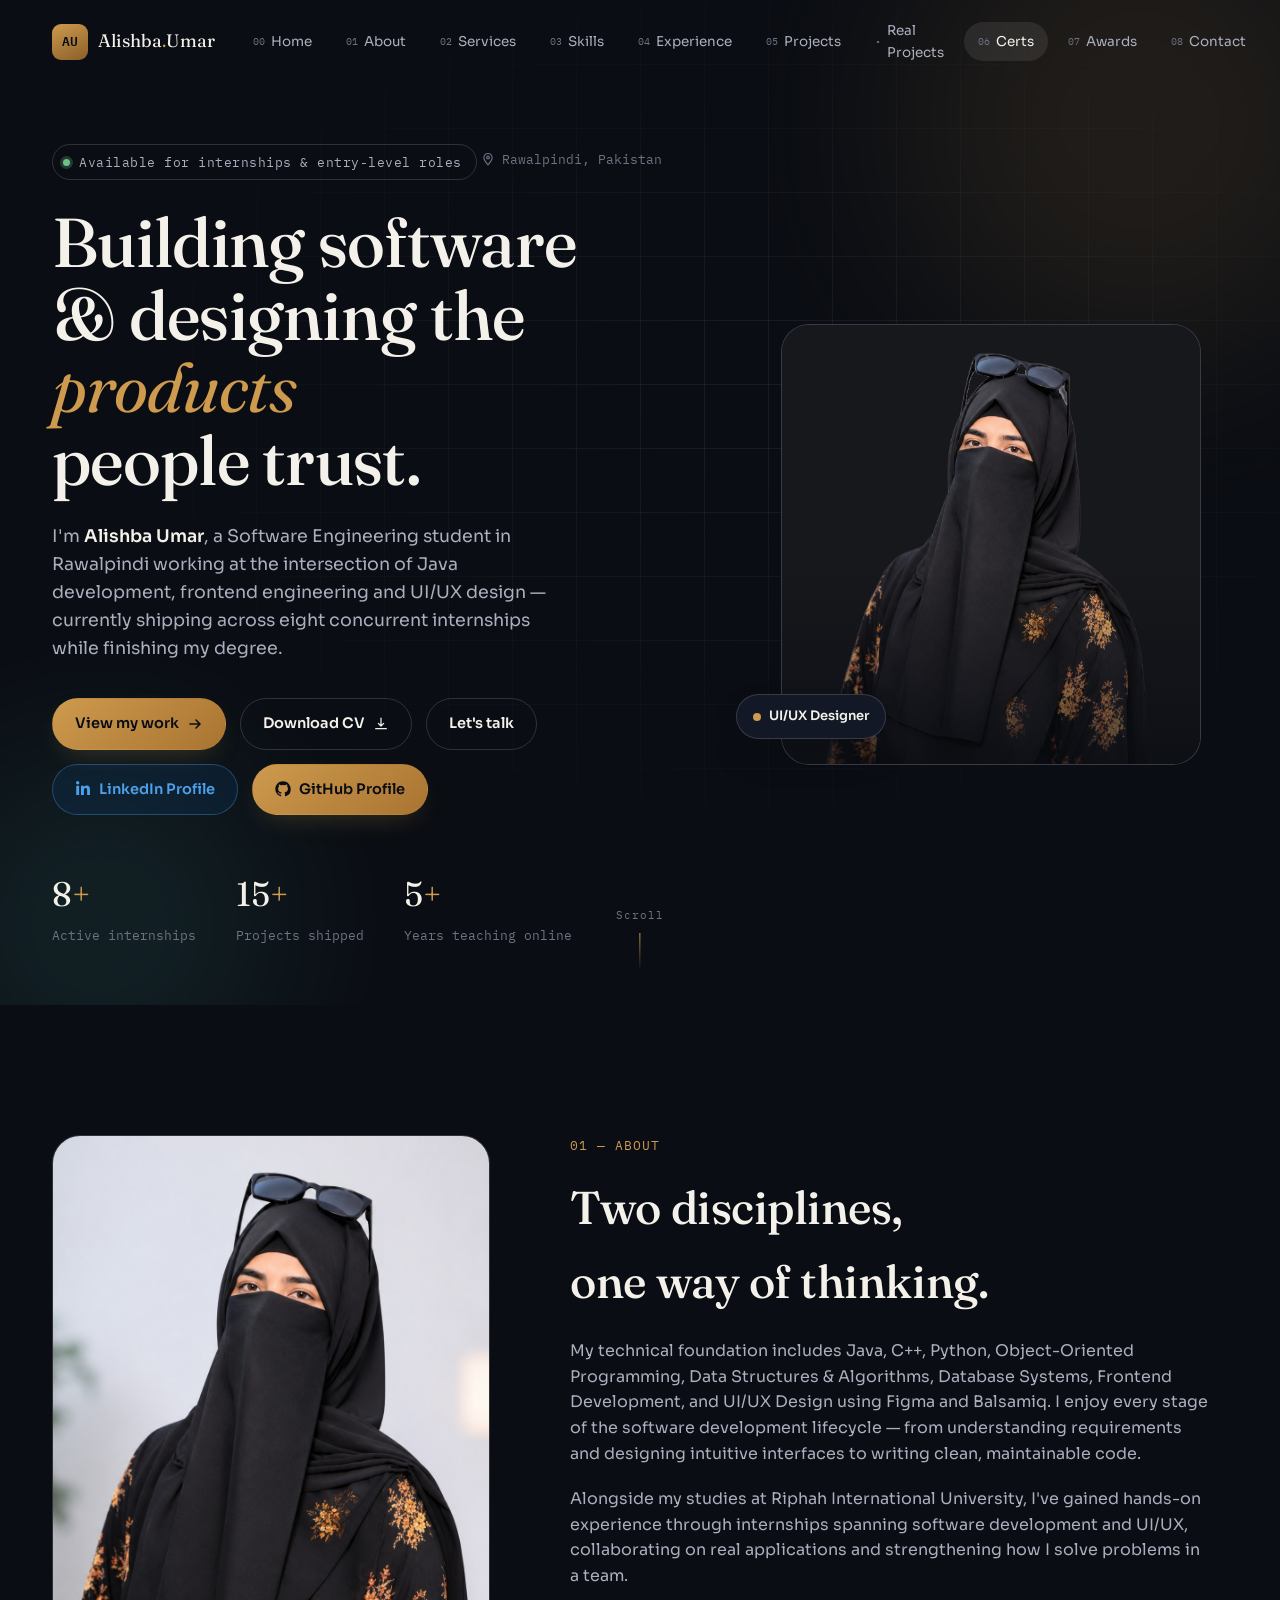
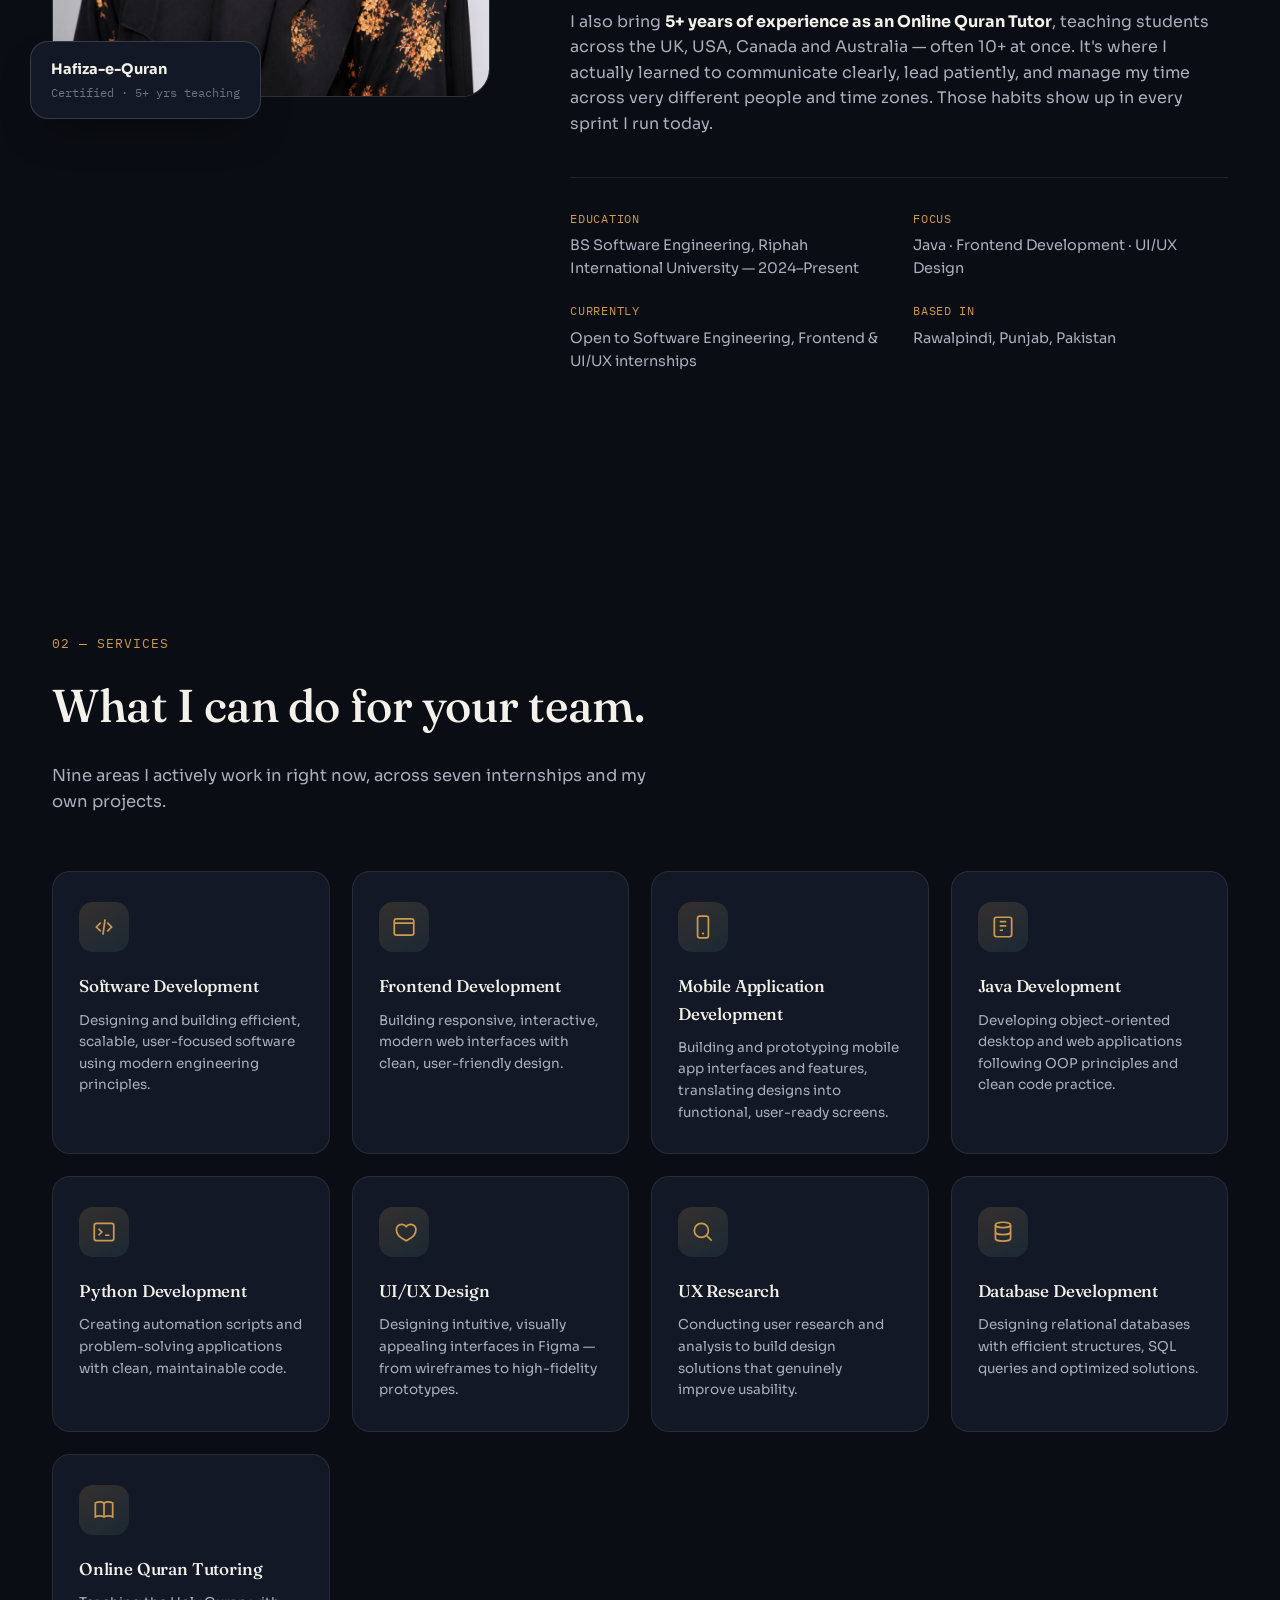
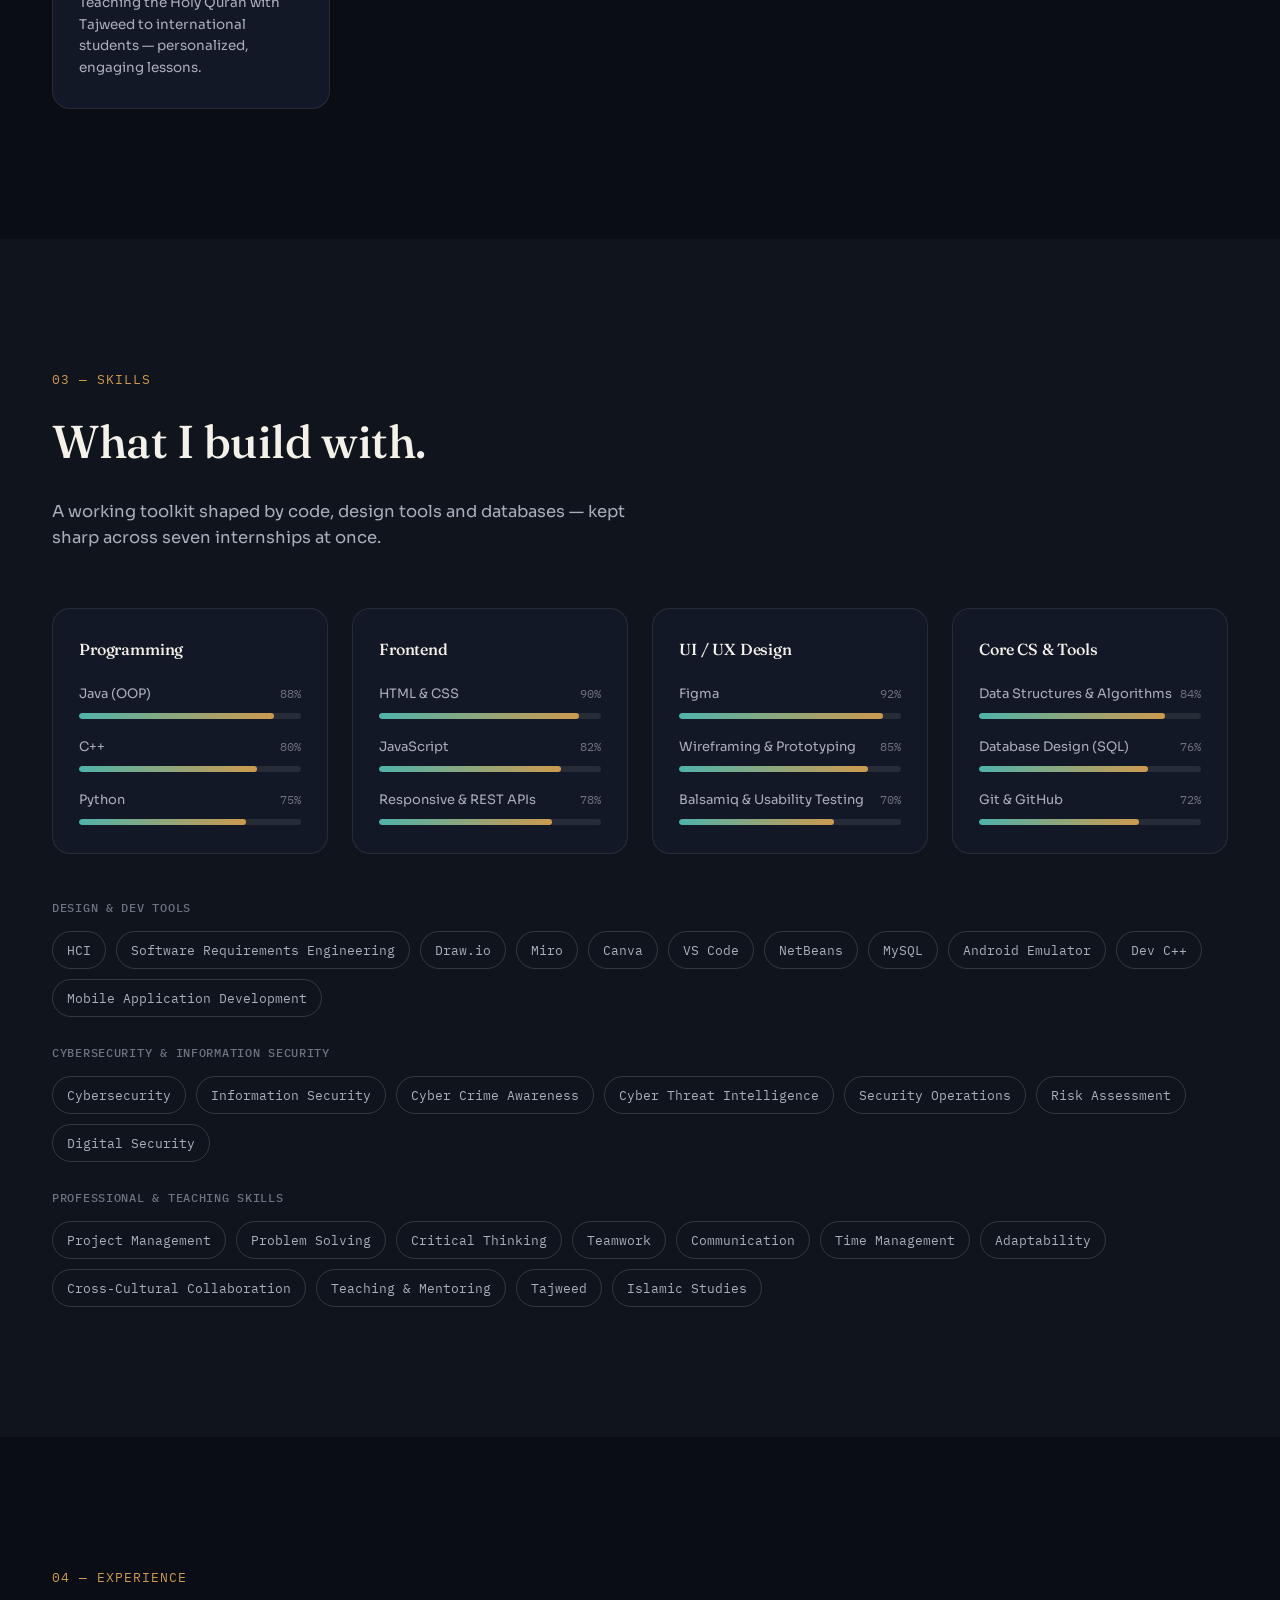
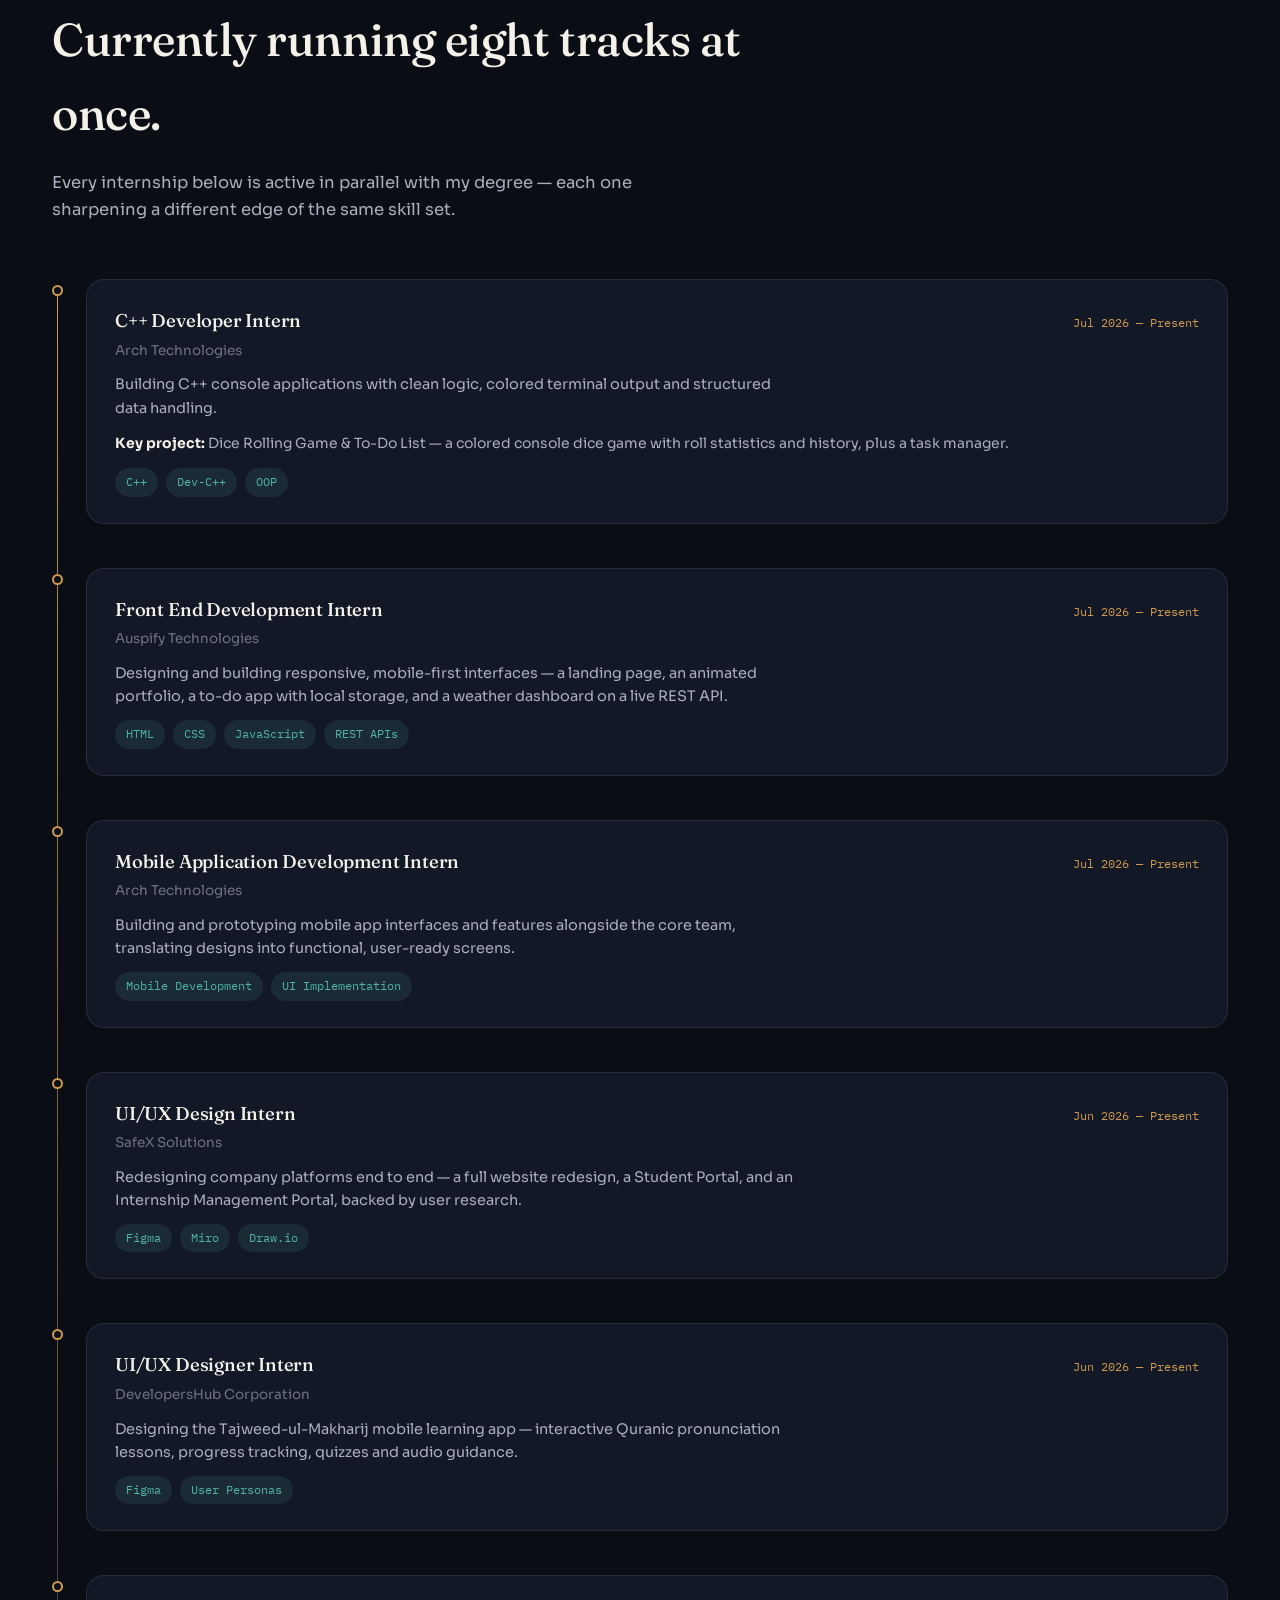
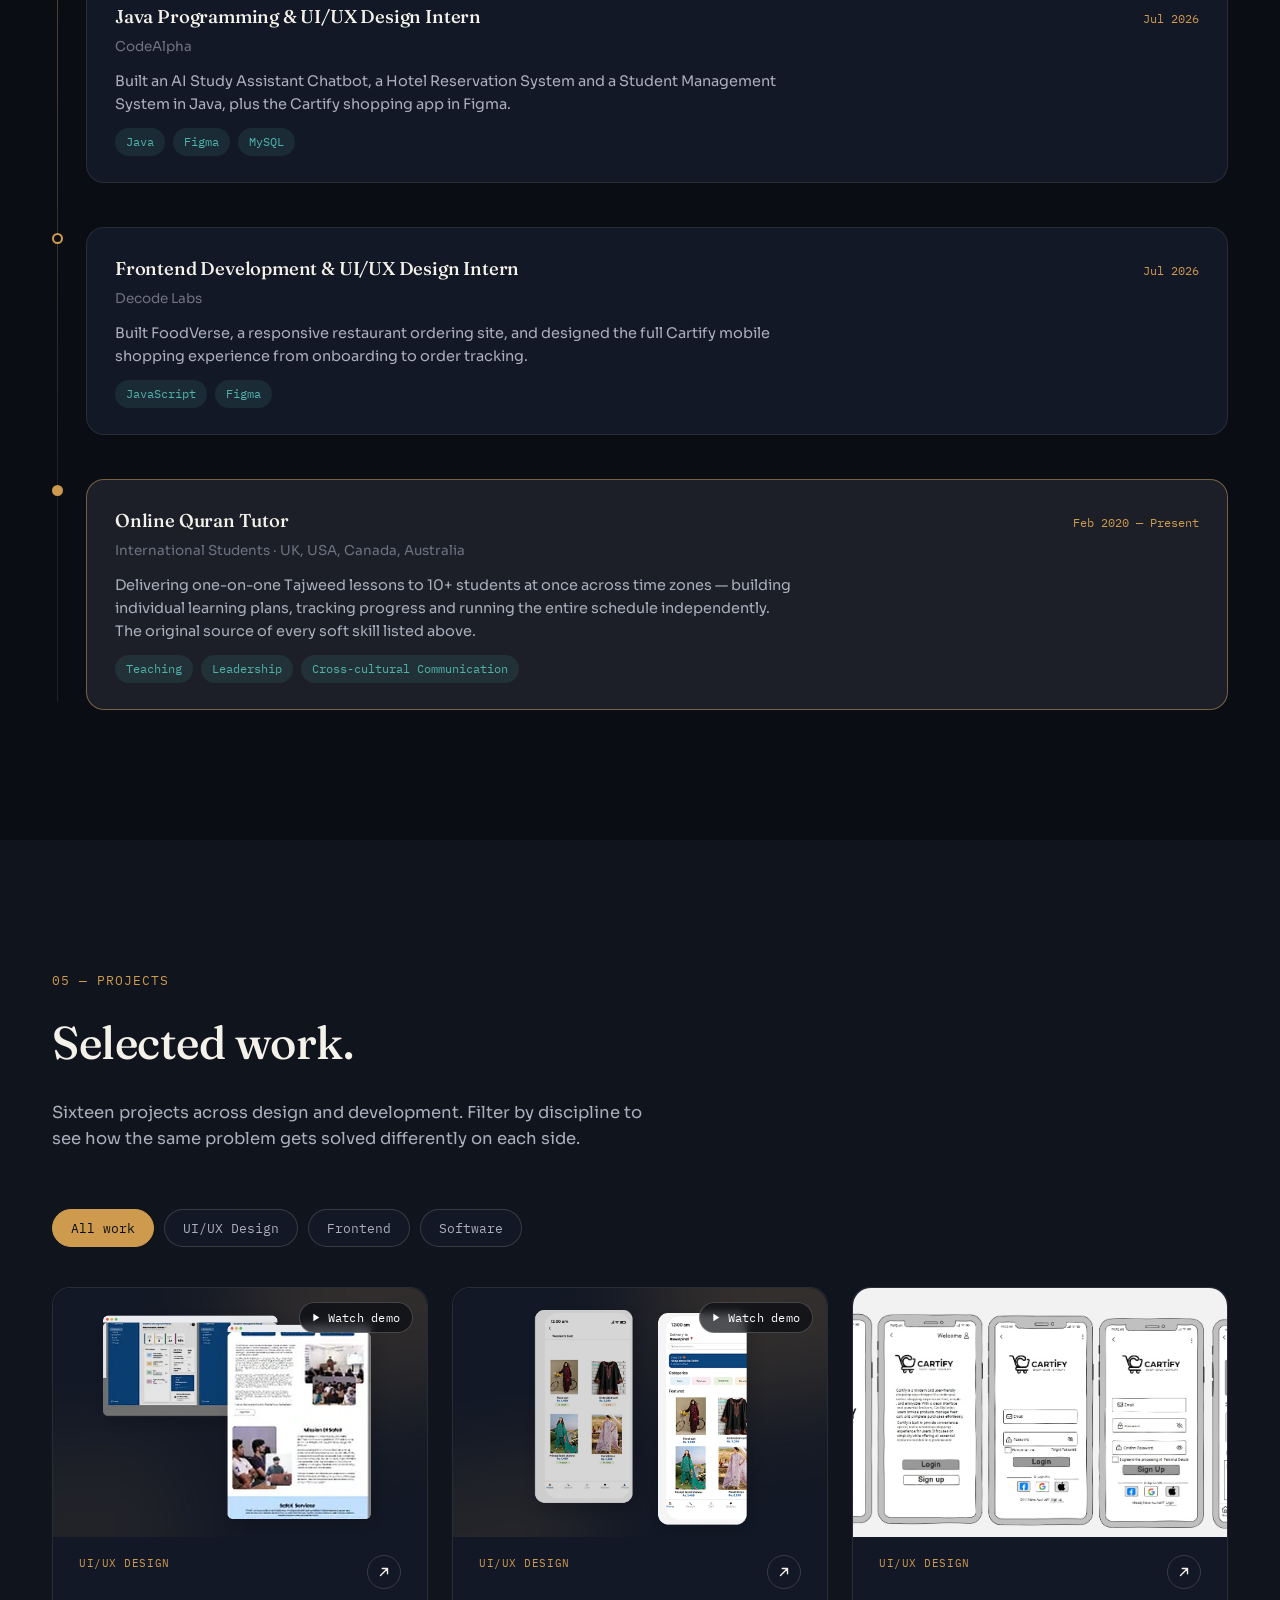
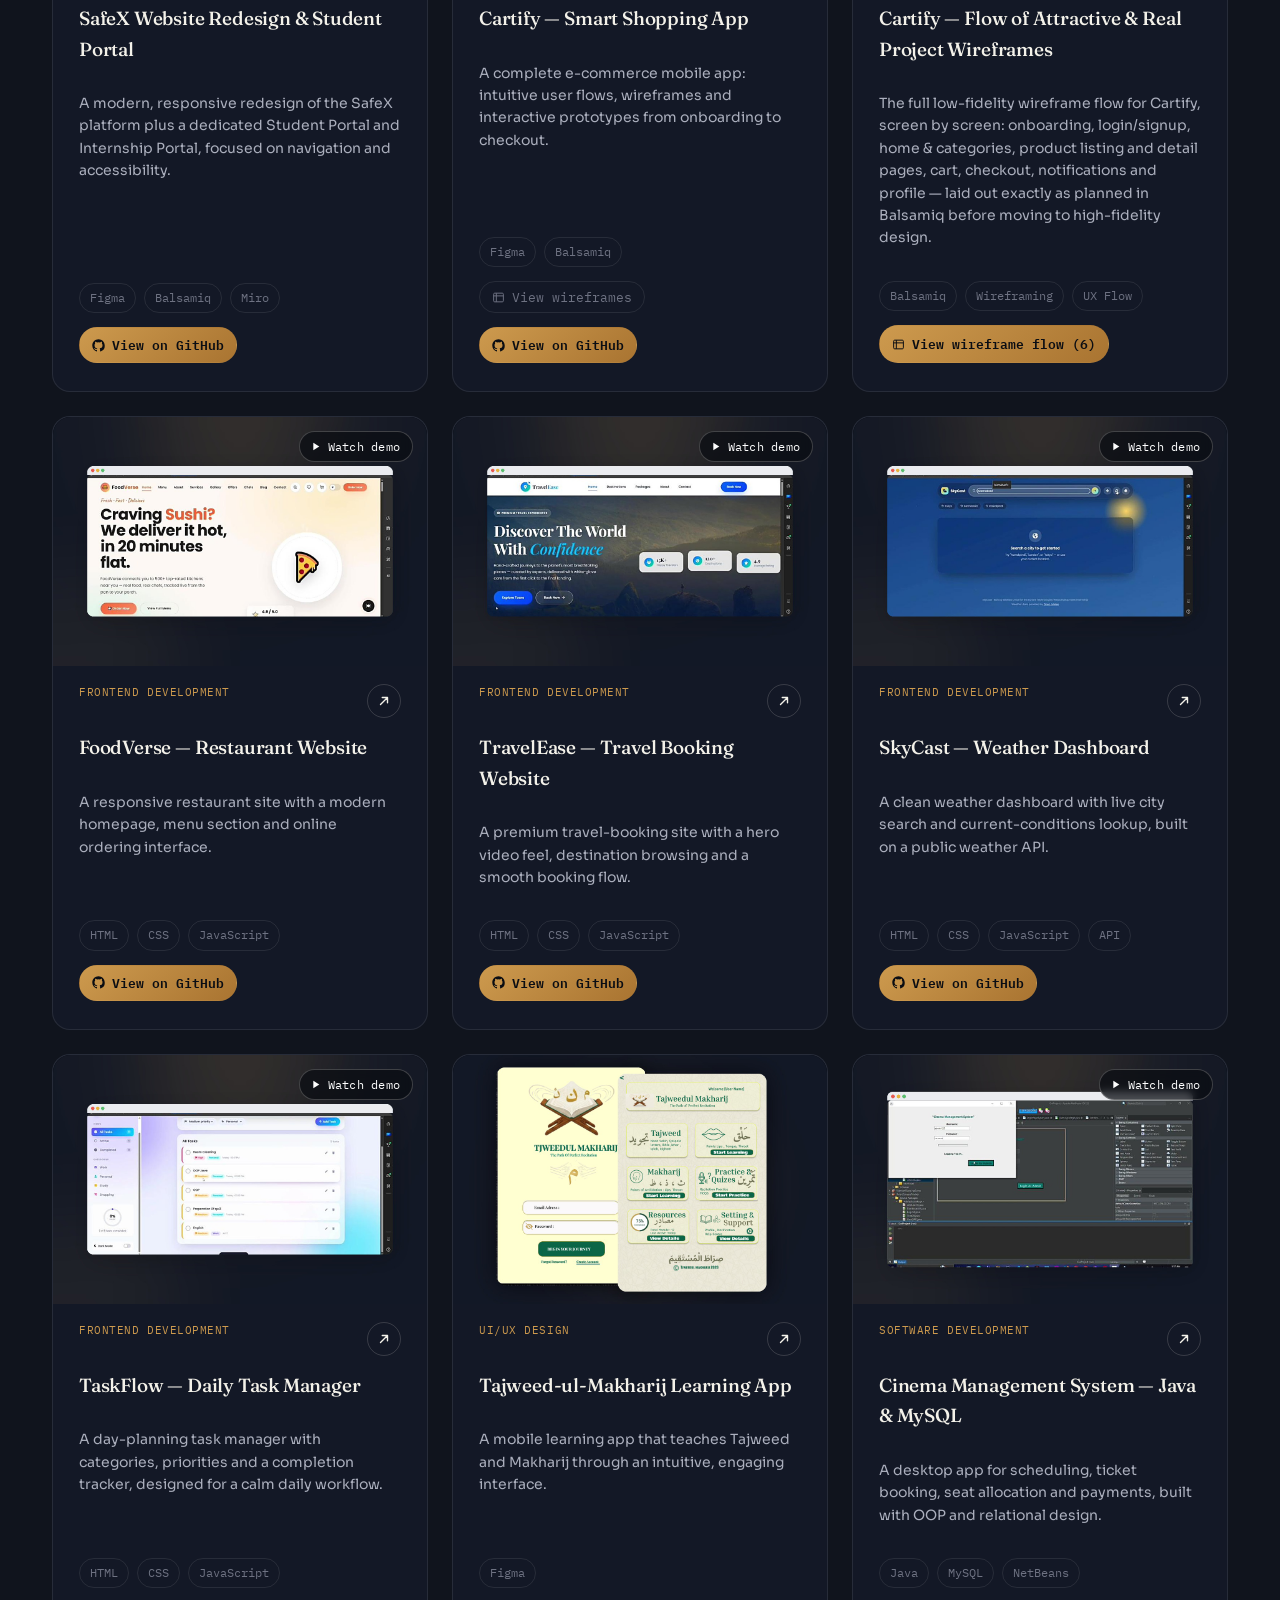
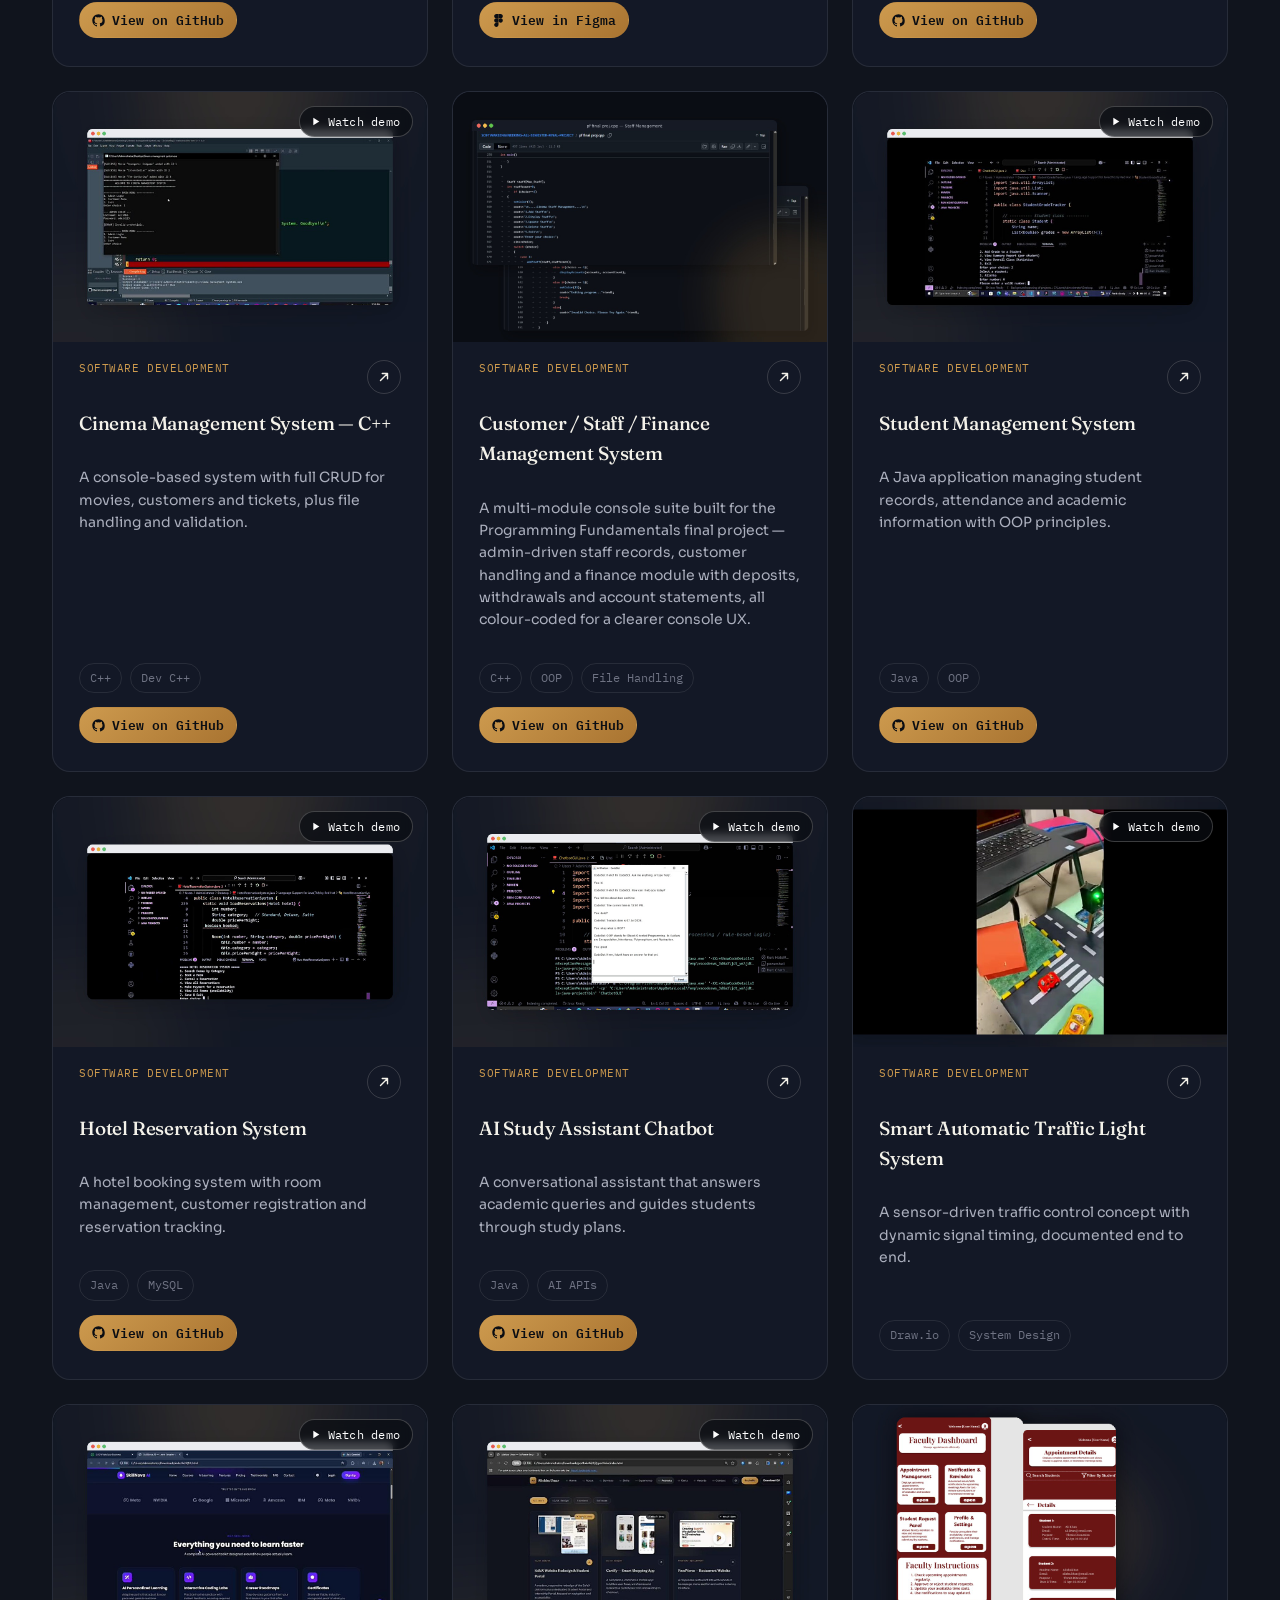
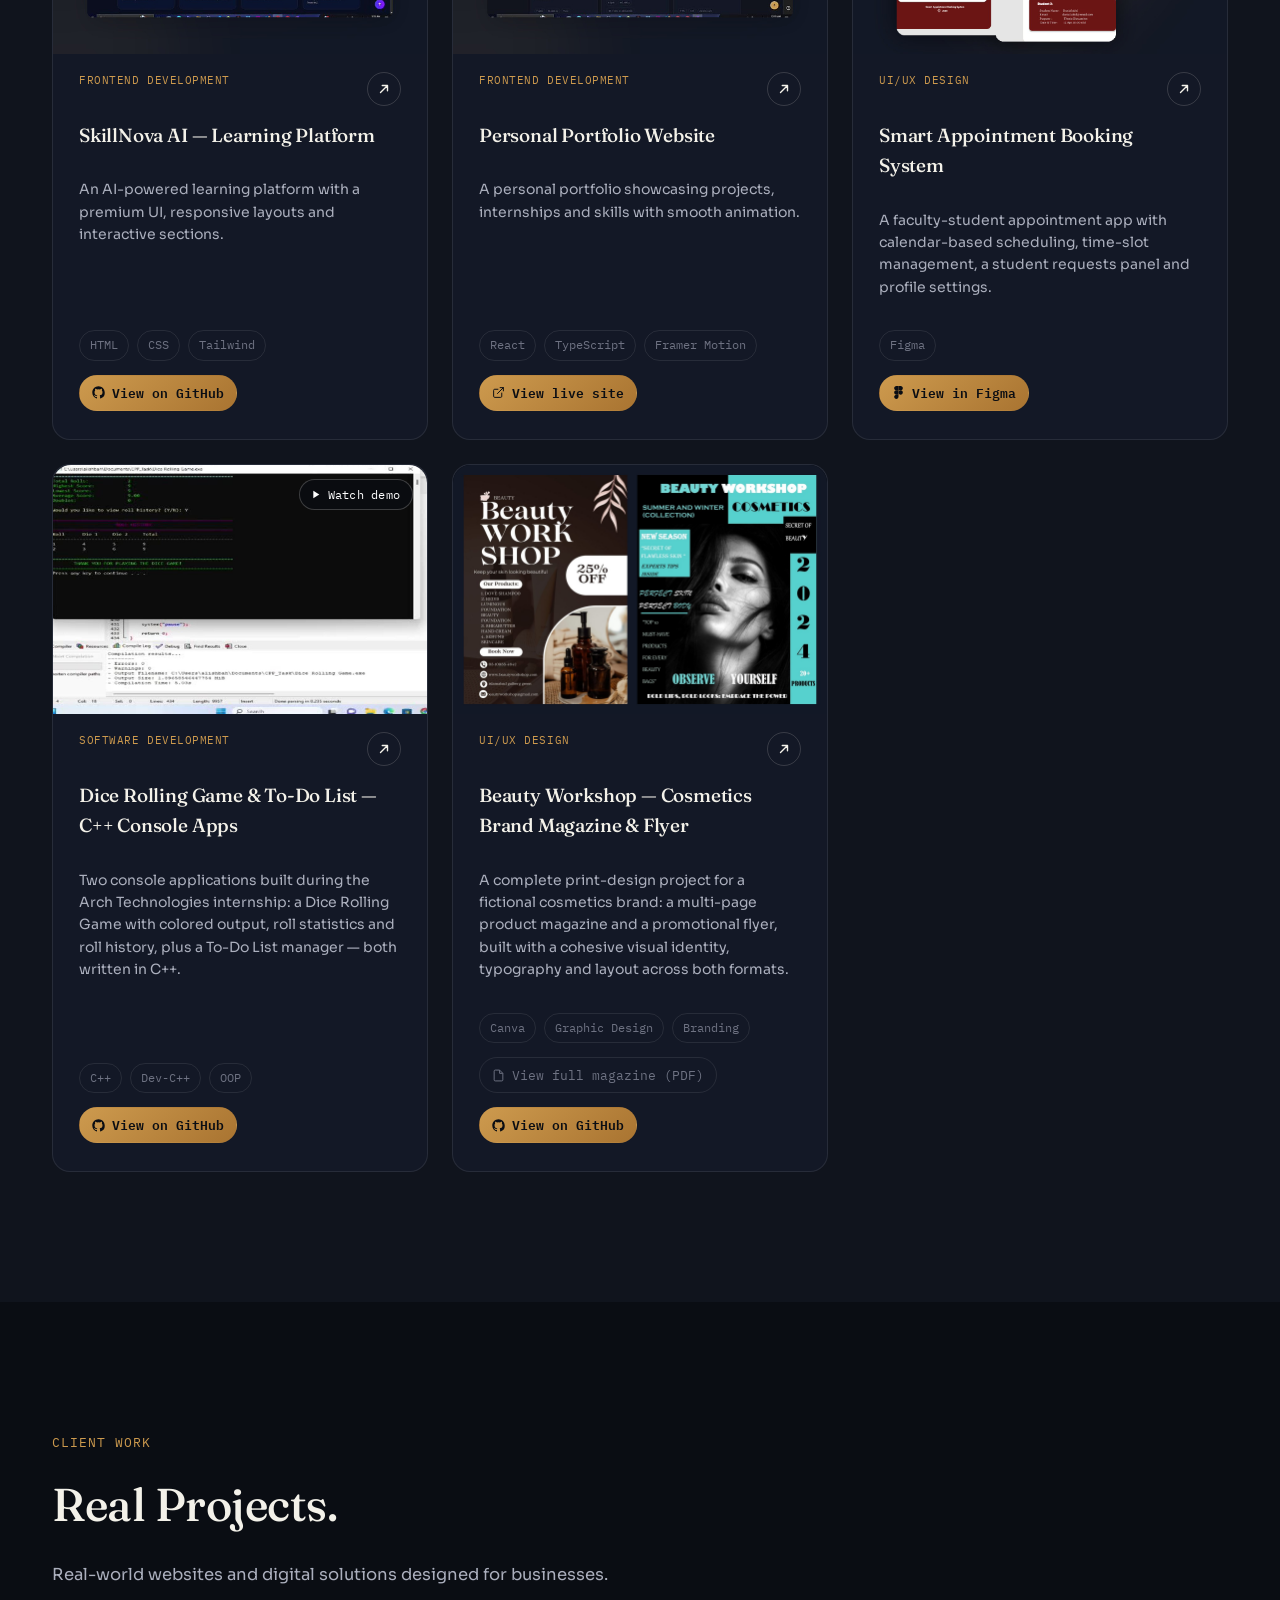
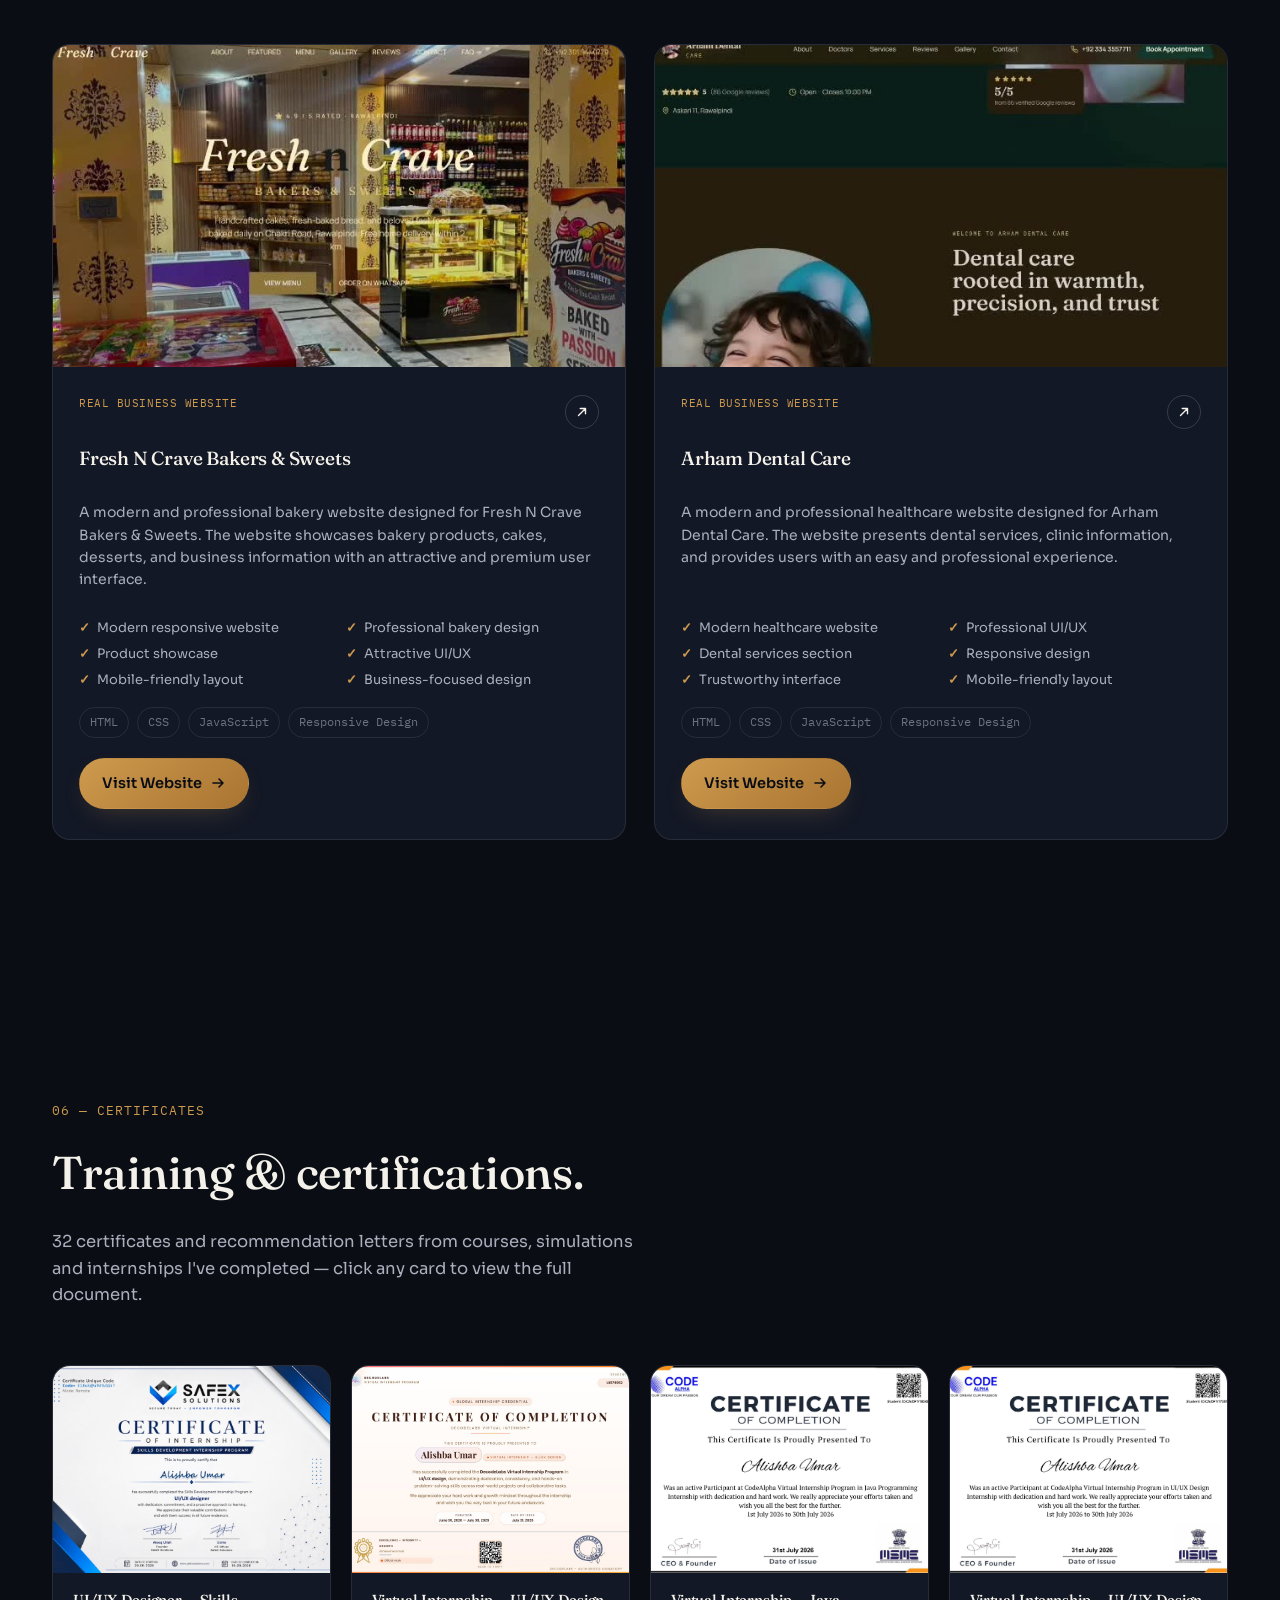
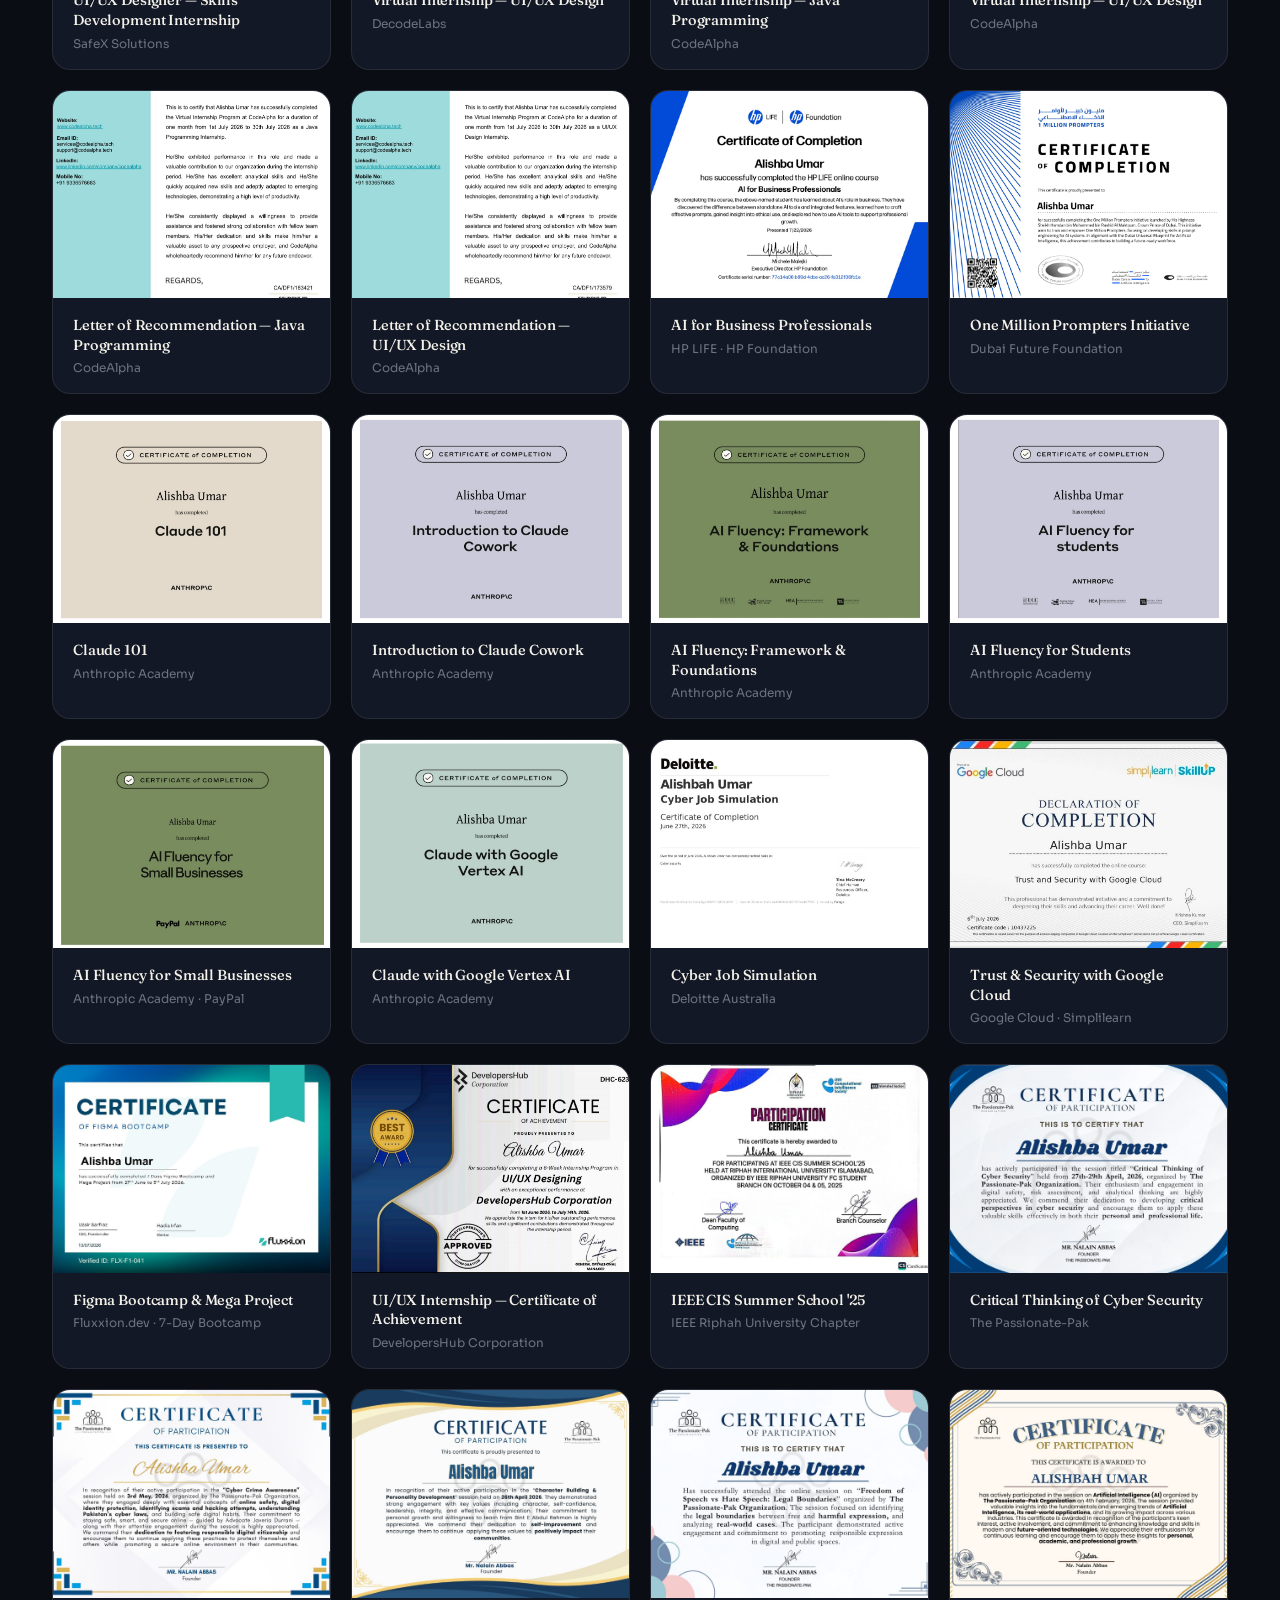
==== portfolio/index.html @ 332284b2 "Initial portfolio upload" ====
<!DOCTYPE html>
<html lang="en">
<head>
<meta name="google-site-verification" content="6eNbdSphCd9aAHr0B0IV5jio3WFcJv6o3ofm150xVRo" />
<meta charset="UTF-8">
<meta name="viewport" content="width=device-width, initial-scale=1.0">
<title>Alishba Umar — Software Engineer &amp; UI/UX Designer</title>
<meta name="description" content="Alishba Umar — Software Engineering student specializing in Java, frontend development and UI/UX design. Portfolio of projects, internships and case studies.">
<meta name="keywords" content="Alishba Umar, Software Engineer, UI/UX Designer, Frontend Developer, Java Developer, Portfolio">
<meta name="author" content="Alishba Umar">
<meta property="og:title" content="Alishba Umar — Software Engineer & UI/UX Designer">
<meta property="og:description" content="Portfolio of Alishba Umar — Java, Frontend Development, UI/UX Design.">
<meta property="og:type" content="website">
<link rel="preconnect" href="https://fonts.googleapis.com">
<link rel="preconnect" href="https://fonts.gstatic.com" crossorigin>
<link href="https://fonts.googleapis.com/css2?family=Fraunces:ital,opsz,wght@0,9..144,300;0,9..144,400;0,9..144,500;0,9..144,600;0,9..144,700;1,9..144,400;1,9..144,500&family=Sora:wght@300;400;500;600;700;800&family=IBM+Plex+Mono:wght@400;500;600&display=swap" rel="stylesheet">
<link rel="stylesheet" href="style.css">
<noscript><style>[data-reveal]{opacity:1 !important; transform:none !important;} .loader{display:none !important;}</style></noscript>
</head>
<body>

<!-- Loading Screen -->
<div class="loader" id="loader" aria-hidden="true">
  <div class="loader-mark">
    <span class="loader-letter">A</span><span class="loader-letter">U</span>
  </div>
  <div class="loader-bar"><span></span></div>
</div>

<!-- Custom cursor glow (decorative) -->
<div class="cursor-glow" id="cursorGlow" aria-hidden="true"></div>

<!-- Navigation -->
<header class="nav" id="nav">
  <div class="nav-inner">
    <a href="#home" class="nav-logo" aria-label="Alishba Umar — home">
      <span class="logo-mark">AU</span>
      <span class="logo-text">Alishba<em>.</em>Umar</span>
    </a>

    <nav class="nav-links" id="navLinks">
      <a href="#home" class="nav-link active-link"><span class="nl-num">00</span>Home</a>
      <a href="#about" class="nav-link"><span class="nl-num">01</span>About</a>
      <a href="#services" class="nav-link"><span class="nl-num">02</span>Services</a>
      <a href="#skills" class="nav-link"><span class="nl-num">03</span>Skills</a>
      <a href="#experience" class="nav-link"><span class="nl-num">04</span>Experience</a>
      <a href="#projects" class="nav-link"><span class="nl-num">05</span>Projects</a>
      <a href="#real-projects" class="nav-link"><span class="nl-num">•</span>Real Projects</a>
      <a href="#certificates" class="nav-link"><span class="nl-num">06</span>Certs</a>
      <a href="#recognition" class="nav-link"><span class="nl-num">07</span>Awards</a>
      <a href="#contact" class="nav-link"><span class="nl-num">08</span>Contact</a>
      <div class="nav-mobile-actions">
        <a href="mailto:hafizaalishba.umar@gmail.com" class="btn btn-small btn-primary">Say hello</a>
        <a href="assets/Alishba_Umar_Resume.pdf" download class="btn btn-small btn-ghost">Download CV</a>
      </div>
    </nav>

    <div class="nav-actions">
      <button class="theme-toggle" id="themeToggle" aria-label="Toggle dark and light mode" aria-pressed="false">
        <svg class="icon-sun" width="18" height="18" viewBox="0 0 24 24" fill="none" stroke="currentColor" stroke-width="1.8"><circle cx="12" cy="12" r="4.2"/><path d="M12 2.5v2.4M12 19.1v2.4M4.2 4.2l1.7 1.7M18.1 18.1l1.7 1.7M2.5 12h2.4M19.1 12h2.4M4.2 19.8l1.7-1.7M18.1 5.9l1.7-1.7"/></svg>
        <svg class="icon-moon" width="18" height="18" viewBox="0 0 24 24" fill="none" stroke="currentColor" stroke-width="1.8"><path d="M20 14.5A8.5 8.5 0 1 1 9.5 4a6.8 6.8 0 0 0 10.5 10.5Z"/></svg>
      </button>
      <a href="mailto:hafizaalishba.umar@gmail.com" class="btn btn-small btn-primary nav-cta">Say hello</a>
      <a href="assets/Alishba_Umar_Resume.pdf" download class="btn btn-small btn-ghost nav-cv">Download CV</a>
      <button class="hamburger" id="hamburger" aria-label="Open menu" aria-expanded="false">
        <span></span><span></span><span></span>
      </button>
    </div>
  </div>
</header>

<main id="top">

  <!-- HERO -->
  <section class="hero" id="home">
    <div class="hero-bg" aria-hidden="true">
      <div class="hero-grid"></div>
      <div class="hero-orb orb-1"></div>
      <div class="hero-orb orb-2"></div>
    </div>

    <div class="hero-inner">
      <div class="hero-copy" data-reveal>
        <p class="eyebrow"><span class="eyebrow-dot"></span>Available for internships &amp; entry-level roles</p>
        <p class="hero-location">
          <svg width="14" height="14" viewBox="0 0 24 24" fill="none" stroke="currentColor" stroke-width="2"><path d="M12 22s7-7.58 7-12.5A7 7 0 0 0 5 9.5C5 14.42 12 22 12 22Z"/><circle cx="12" cy="9.5" r="2.3"/></svg>
          Rawalpindi, Pakistan
        </p>
        <h1 class="hero-title">
          Building software<br>
          &amp; designing the <span class="hero-title-alt" id="roleSwitch">interfaces</span><br>
          people trust.
        </h1>
        <p class="hero-sub">I'm <strong>Alishba Umar</strong>, a Software Engineering student in Rawalpindi working at the intersection of Java development, frontend engineering and UI/UX design — currently shipping across eight concurrent internships while finishing my degree.</p>

        <div class="hero-actions">
          <a href="#projects" class="btn btn-primary">
            View my work
            <svg width="16" height="16" viewBox="0 0 16 16" fill="none"><path d="M3 8h10M9 4l4 4-4 4" stroke="currentColor" stroke-width="1.6" stroke-linecap="round" stroke-linejoin="round"/></svg>
          </a>
          <a href="assets/Alishba_Umar_Resume.pdf" download class="btn btn-ghost">
            Download CV
            <svg width="16" height="16" viewBox="0 0 24 24" fill="none" stroke="currentColor" stroke-width="1.8" stroke-linecap="round" stroke-linejoin="round"><path d="M12 3v12m0 0 4-4m-4 4-4-4M4 19h16"/></svg>
          </a>
          <a href="#contact" class="btn btn-ghost">Let's talk</a>
          <a href="https://www.linkedin.com/in/alishba-umar-8914bb373" target="_blank" rel="noopener" class="btn btn-linkedin">
            <svg width="16" height="16" viewBox="0 0 448 512" fill="currentColor"><path d="M100.28 448H7.4V148.9h92.88zm-46.44-338C24.09 110 0 85.91 0 56.24a53.79 53.79 0 1 1 107.58 0c0 29.67-24.13 53.76-53.74 53.76zM447.9 448h-92.68V302.4c0-34.7-.7-79.34-48.29-79.34-48.29 0-55.7 37.21-55.7 75.68V448h-92.78V148.9h89.08v40.8h1.3c12.4-23.5 42.7-48.3 87.9-48.3 94 0 111.28 61.9 111.28 142.3z"/></svg>
            LinkedIn Profile
          </a>
          <a href="https://github.com/alishbahumar" target="_blank" rel="noopener" class="btn btn-github">
            <svg width="16" height="16" viewBox="0 0 24 24" fill="currentColor"><path d="M12 .5C5.65.5.5 5.65.5 12c0 5.08 3.29 9.39 7.86 10.91.58.1.79-.25.79-.56 0-.28-.01-1.02-.02-2-3.2.7-3.88-1.54-3.88-1.54-.52-1.33-1.28-1.69-1.28-1.69-1.05-.72.08-.7.08-.7 1.16.08 1.77 1.19 1.77 1.19 1.03 1.77 2.7 1.26 3.36.96.1-.75.4-1.26.73-1.55-2.55-.29-5.24-1.28-5.24-5.7 0-1.26.45-2.29 1.19-3.09-.12-.29-.52-1.46.11-3.05 0 0 .97-.31 3.18 1.18a11.06 11.06 0 0 1 5.79 0c2.2-1.49 3.18-1.18 3.18-1.18.63 1.59.23 2.76.11 3.05.74.8 1.19 1.83 1.19 3.09 0 4.43-2.7 5.41-5.26 5.69.41.36.78 1.06.78 2.15 0 1.55-.01 2.8-.01 3.18 0 .31.21.67.8.56A10.52 10.52 0 0 0 23.5 12c0-6.35-5.15-11.5-11.5-11.5Z"/></svg>
            GitHub Profile
          </a>
        </div>

        <div class="hero-stats">
          <div class="hero-stat">
            <span class="hero-stat-num" data-count="8">8</span>
            <span class="hero-stat-label">Active internships</span>
          </div>
          <div class="hero-stat">
            <span class="hero-stat-num" data-count="15">15</span>
            <span class="hero-stat-label">Projects shipped</span>
          </div>
          <div class="hero-stat">
            <span class="hero-stat-num" data-count="5">5</span>
            <span class="hero-stat-label">Years teaching online</span>
          </div>
        </div>
      </div>

      <div class="hero-visual" data-reveal>
        <div class="hero-frame">
          <img src="assets/hero-alishba.png" alt="Portrait of Alishba Umar" class="hero-photo" width="640" height="640">
          <div class="hero-frame-glow"></div>
        </div>
        <div class="floating-card card-role">
          <span class="fc-dot"></span>
          <span id="roleChip">Frontend Developer</span>
        </div>
      </div>
    </div>

    <a href="#about" class="scroll-cue" aria-label="Scroll to content">
      <span>Scroll</span>
      <span class="scroll-line"></span>
    </a>
  </section>

  <!-- ABOUT -->
  <section class="section" id="about">
    <div class="section-inner about-grid">
      <div class="about-media" data-reveal>
        <div class="about-photo-frame">
          <img src="assets/about-alishba.png" alt="Alishba Umar" class="about-photo" width="560" height="560">
        </div>
        <div class="about-badge">
          <strong>Hafiza-e-Quran</strong>
          <span>Certified · 5+ yrs teaching</span>
        </div>
      </div>

      <div class="about-copy">
        <p class="section-eyebrow" data-reveal>01 — About</p>
        <h2 class="section-title" data-reveal>Two disciplines, <br>one way of thinking.</h2>

        <div class="about-text" data-reveal>
          <p>My technical foundation includes Java, C++, Python, Object-Oriented Programming, Data Structures &amp; Algorithms, Database Systems, Frontend Development, and UI/UX Design using Figma and Balsamiq. I enjoy every stage of the software development lifecycle — from understanding requirements and designing intuitive interfaces to writing clean, maintainable code.</p>
          <p>Alongside my studies at Riphah International University, I've gained hands-on experience through internships spanning software development and UI/UX, collaborating on real applications and strengthening how I solve problems in a team.</p>
          <p>I also bring <strong>5+ years of experience as an Online Quran Tutor</strong>, teaching students across the UK, USA, Canada and Australia — often 10+ at once. It's where I actually learned to communicate clearly, lead patiently, and manage my time across very different people and time zones. Those habits show up in every sprint I run today.</p>
        </div>

        <ul class="about-facts" data-reveal>
          <li>
            <span class="fact-label">Education</span>
            <span class="fact-value">BS Software Engineering, Riphah International University — 2024–Present</span>
          </li>
          <li>
            <span class="fact-label">Focus</span>
            <span class="fact-value">Java · Frontend Development · UI/UX Design</span>
          </li>
          <li>
            <span class="fact-label">Currently</span>
            <span class="fact-value">Open to Software Engineering, Frontend &amp; UI/UX internships</span>
          </li>
          <li>
            <span class="fact-label">Based in</span>
            <span class="fact-value">Rawalpindi, Punjab, Pakistan</span>
          </li>
        </ul>
      </div>
    </div>
  </section>

  <!-- SERVICES -->
  <section class="section" id="services">
    <div class="section-inner">
      <p class="section-eyebrow" data-reveal>02 — Services</p>
      <h2 class="section-title" data-reveal>What I can do for your team.</h2>
      <p class="section-lede" data-reveal>Nine areas I actively work in right now, across seven internships and my own projects.</p>

      <div class="services-grid">
        <div class="service-card" data-reveal>
          <div class="service-icon">
            <svg width="26" height="26" viewBox="0 0 24 24" fill="none" stroke="currentColor" stroke-width="1.6"><path d="m9 8-4 4 4 4M15 8l4 4-4 4M13 5l-2 14"/></svg>
          </div>
          <h3>Software Development</h3>
          <p>Designing and building efficient, scalable, user-focused software using modern engineering principles.</p>
        </div>
        <div class="service-card" data-reveal>
          <div class="service-icon">
            <svg width="26" height="26" viewBox="0 0 24 24" fill="none" stroke="currentColor" stroke-width="1.6"><rect x="3" y="4.5" width="18" height="15" rx="2"/><path d="M3 8.5h18M6.5 6.5h.01M9 6.5h.01"/></svg>
          </div>
          <h3>Frontend Development</h3>
          <p>Building responsive, interactive, modern web interfaces with clean, user-friendly design.</p>
        </div>
        <div class="service-card" data-reveal>
          <div class="service-icon">
            <svg width="26" height="26" viewBox="0 0 24 24" fill="none" stroke="currentColor" stroke-width="1.6"><rect x="7" y="2" width="10" height="20" rx="2"/><path d="M11 18h2"/></svg>
          </div>
          <h3>Mobile Application Development</h3>
          <p>Building and prototyping mobile app interfaces and features, translating designs into functional, user-ready screens.</p>
        </div>
        <div class="service-card" data-reveal>
          <div class="service-icon">
            <svg width="26" height="26" viewBox="0 0 24 24" fill="none" stroke="currentColor" stroke-width="1.6"><rect x="4" y="3" width="16" height="18" rx="2"/><path d="M9 7h6M9 11h6M9 15h3"/></svg>
          </div>
          <h3>Java Development</h3>
          <p>Developing object-oriented desktop and web applications following OOP principles and clean code practice.</p>
        </div>
        <div class="service-card" data-reveal>
          <div class="service-icon">
            <svg width="26" height="26" viewBox="0 0 24 24" fill="none" stroke="currentColor" stroke-width="1.6"><rect x="3" y="4" width="18" height="16" rx="2"/><path d="m7 9 3 3-3 3M13 15h4"/></svg>
          </div>
          <h3>Python Development</h3>
          <p>Creating automation scripts and problem-solving applications with clean, maintainable code.</p>
        </div>
        <div class="service-card" data-reveal>
          <div class="service-icon">
            <svg width="26" height="26" viewBox="0 0 24 24" fill="none" stroke="currentColor" stroke-width="1.6"><path d="M12 19c-3-1.5-7-4.5-7-9a5 5 0 0 1 9-3 5 5 0 0 1 9 3c0 4.5-4 7.5-7 9l-2 1-2-1Z"/></svg>
          </div>
          <h3>UI/UX Design</h3>
          <p>Designing intuitive, visually appealing interfaces in Figma — from wireframes to high-fidelity prototypes.</p>
        </div>
        <div class="service-card" data-reveal>
          <div class="service-icon">
            <svg width="26" height="26" viewBox="0 0 24 24" fill="none" stroke="currentColor" stroke-width="1.6"><circle cx="10.5" cy="10.5" r="6.5"/><path d="m20 20-4.4-4.4"/></svg>
          </div>
          <h3>UX Research</h3>
          <p>Conducting user research and analysis to build design solutions that genuinely improve usability.</p>
        </div>
        <div class="service-card" data-reveal>
          <div class="service-icon">
            <svg width="26" height="26" viewBox="0 0 24 24" fill="none" stroke="currentColor" stroke-width="1.6"><ellipse cx="12" cy="5.5" rx="7" ry="2.5"/><path d="M5 5.5V18c0 1.4 3.1 2.5 7 2.5s7-1.1 7-2.5V5.5M5 12c0 1.4 3.1 2.5 7 2.5s7-1.1 7-2.5"/></svg>
          </div>
          <h3>Database Development</h3>
          <p>Designing relational databases with efficient structures, SQL queries and optimized solutions.</p>
        </div>
        <div class="service-card" data-reveal>
          <div class="service-icon">
            <svg width="26" height="26" viewBox="0 0 24 24" fill="none" stroke="currentColor" stroke-width="1.6"><path d="M4 5.5c2-1 5-1.5 8 0 3-1.5 6-1 8 0v13c-2-1-5-1.5-8 0-3-1.5-6-1-8 0v-13Z"/><path d="M12 5.5v13"/></svg>
          </div>
          <h3>Online Quran Tutoring</h3>
          <p>Teaching the Holy Quran with Tajweed to international students — personalized, engaging lessons.</p>
        </div>
      </div>
    </div>
  </section>

  <!-- SKILLS -->
  <section class="section section-alt" id="skills">
    <div class="section-inner">
      <p class="section-eyebrow" data-reveal>03 — Skills</p>
      <h2 class="section-title" data-reveal>What I build with.</h2>
      <p class="section-lede" data-reveal>A working toolkit shaped by code, design tools and databases — kept sharp across seven internships at once.</p>

      <div class="skills-grid">
        <div class="skill-card" data-reveal>
          <h3 class="skill-cat-title">Programming</h3>
          <div class="skill-bar" data-percent="88" style="--pct:88%">
            <div class="skill-bar-top"><span>Java (OOP)</span><span class="skill-pct">88%</span></div>
            <div class="skill-track"><div class="skill-fill"></div></div>
          </div>
          <div class="skill-bar" data-percent="80" style="--pct:80%">
            <div class="skill-bar-top"><span>C++</span><span class="skill-pct">80%</span></div>
            <div class="skill-track"><div class="skill-fill"></div></div>
          </div>
          <div class="skill-bar" data-percent="75" style="--pct:75%">
            <div class="skill-bar-top"><span>Python</span><span class="skill-pct">75%</span></div>
            <div class="skill-track"><div class="skill-fill"></div></div>
          </div>
        </div>

        <div class="skill-card" data-reveal>
          <h3 class="skill-cat-title">Frontend</h3>
          <div class="skill-bar" data-percent="90" style="--pct:90%">
            <div class="skill-bar-top"><span>HTML &amp; CSS</span><span class="skill-pct">90%</span></div>
            <div class="skill-track"><div class="skill-fill"></div></div>
          </div>
          <div class="skill-bar" data-percent="82" style="--pct:82%">
            <div class="skill-bar-top"><span>JavaScript</span><span class="skill-pct">82%</span></div>
            <div class="skill-track"><div class="skill-fill"></div></div>
          </div>
          <div class="skill-bar" data-percent="78" style="--pct:78%">
            <div class="skill-bar-top"><span>Responsive &amp; REST APIs</span><span class="skill-pct">78%</span></div>
            <div class="skill-track"><div class="skill-fill"></div></div>
          </div>
        </div>

        <div class="skill-card" data-reveal>
          <h3 class="skill-cat-title">UI / UX Design</h3>
          <div class="skill-bar" data-percent="92" style="--pct:92%">
            <div class="skill-bar-top"><span>Figma</span><span class="skill-pct">92%</span></div>
            <div class="skill-track"><div class="skill-fill"></div></div>
          </div>
          <div class="skill-bar" data-percent="85" style="--pct:85%">
            <div class="skill-bar-top"><span>Wireframing &amp; Prototyping</span><span class="skill-pct">85%</span></div>
            <div class="skill-track"><div class="skill-fill"></div></div>
          </div>
          <div class="skill-bar" data-percent="70" style="--pct:70%">
            <div class="skill-bar-top"><span>Balsamiq &amp; Usability Testing</span><span class="skill-pct">70%</span></div>
            <div class="skill-track"><div class="skill-fill"></div></div>
          </div>
        </div>

        <div class="skill-card" data-reveal>
          <h3 class="skill-cat-title">Core CS &amp; Tools</h3>
          <div class="skill-bar" data-percent="84" style="--pct:84%">
            <div class="skill-bar-top"><span>Data Structures &amp; Algorithms</span><span class="skill-pct">84%</span></div>
            <div class="skill-track"><div class="skill-fill"></div></div>
          </div>
          <div class="skill-bar" data-percent="76" style="--pct:76%">
            <div class="skill-bar-top"><span>Database Design (SQL)</span><span class="skill-pct">76%</span></div>
            <div class="skill-track"><div class="skill-fill"></div></div>
          </div>
          <div class="skill-bar" data-percent="72" style="--pct:72%">
            <div class="skill-bar-top"><span>Git &amp; GitHub</span><span class="skill-pct">72%</span></div>
            <div class="skill-track"><div class="skill-fill"></div></div>
          </div>
        </div>
      </div>

      <div class="tag-groups">
        <div class="tag-group" data-reveal>
          <h4>Design &amp; Dev Tools</h4>
          <div class="skill-tags">
            <span>HCI</span><span>Software Requirements Engineering</span><span>Draw.io</span><span>Miro</span>
            <span>Canva</span><span>VS Code</span><span>NetBeans</span><span>MySQL</span><span>Android Emulator</span><span>Dev C++</span><span>Mobile Application Development</span>
          </div>
        </div>
        <div class="tag-group" data-reveal>
          <h4>Cybersecurity &amp; Information Security</h4>
          <div class="skill-tags">
            <span>Cybersecurity</span><span>Information Security</span><span>Cyber Crime Awareness</span>
            <span>Cyber Threat Intelligence</span><span>Security Operations</span><span>Risk Assessment</span><span>Digital Security</span>
          </div>
        </div>
        <div class="tag-group" data-reveal>
          <h4>Professional &amp; Teaching Skills</h4>
          <div class="skill-tags">
            <span>Project Management</span><span>Problem Solving</span><span>Critical Thinking</span><span>Teamwork</span>
            <span>Communication</span><span>Time Management</span><span>Adaptability</span><span>Cross-Cultural Collaboration</span>
            <span>Teaching &amp; Mentoring</span><span>Tajweed</span><span>Islamic Studies</span>
          </div>
        </div>
      </div>
    </div>
  </section>

  <!-- EXPERIENCE -->
  <section class="section" id="experience">
    <div class="section-inner">
      <p class="section-eyebrow" data-reveal>04 — Experience</p>
      <h2 class="section-title" data-reveal>Currently running eight tracks at once.</h2>
      <p class="section-lede" data-reveal>Every internship below is active in parallel with my degree — each one sharpening a different edge of the same skill set.</p>

      <div class="timeline" id="timeline">

        <article class="tl-item" data-reveal>
          <div class="tl-node"></div>
          <div class="tl-card">
            <div class="tl-head">
              <h3>C++ Developer Intern</h3>
              <span class="tl-date">Jul 2026 — Present</span>
            </div>
            <p class="tl-org">Arch Technologies</p>
            <p class="tl-desc">Building C++ console applications with clean logic, colored terminal output and structured data handling.</p>
            <p class="tl-project"><strong>Key project:</strong> Dice Rolling Game &amp; To-Do List — a colored console dice game with roll statistics and history, plus a task manager.</p>
            <div class="tl-tags"><span>C++</span><span>Dev-C++</span><span>OOP</span></div>
          </div>
        </article>

        <article class="tl-item" data-reveal>
          <div class="tl-node"></div>
          <div class="tl-card">
            <div class="tl-head">
              <h3>Front End Development Intern</h3>
              <span class="tl-date">Jul 2026 — Present</span>
            </div>
            <p class="tl-org">Auspify Technologies</p>
            <p class="tl-desc">Designing and building responsive, mobile-first interfaces — a landing page, an animated portfolio, a to-do app with local storage, and a weather dashboard on a live REST API.</p>
            <div class="tl-tags"><span>HTML</span><span>CSS</span><span>JavaScript</span><span>REST APIs</span></div>
          </div>
        </article>

        <article class="tl-item" data-reveal>
          <div class="tl-node"></div>
          <div class="tl-card">
            <div class="tl-head">
              <h3>Mobile Application Development Intern</h3>
              <span class="tl-date">Jul 2026 — Present</span>
            </div>
            <p class="tl-org">Arch Technologies</p>
            <p class="tl-desc">Building and prototyping mobile app interfaces and features alongside the core team, translating designs into functional, user-ready screens.</p>
            <div class="tl-tags"><span>Mobile Development</span><span>UI Implementation</span></div>
          </div>
        </article>

        <article class="tl-item" data-reveal>
          <div class="tl-node"></div>
          <div class="tl-card">
            <div class="tl-head">
              <h3>UI/UX Design Intern</h3>
              <span class="tl-date">Jun 2026 — Present</span>
            </div>
            <p class="tl-org">SafeX Solutions</p>
            <p class="tl-desc">Redesigning company platforms end to end — a full website redesign, a Student Portal, and an Internship Management Portal, backed by user research.</p>
            <div class="tl-tags"><span>Figma</span><span>Miro</span><span>Draw.io</span></div>
          </div>
        </article>

        <article class="tl-item" data-reveal>
          <div class="tl-node"></div>
          <div class="tl-card">
            <div class="tl-head">
              <h3>UI/UX Designer Intern</h3>
              <span class="tl-date">Jun 2026 — Present</span>
            </div>
            <p class="tl-org">DevelopersHub Corporation</p>
            <p class="tl-desc">Designing the Tajweed-ul-Makharij mobile learning app — interactive Quranic pronunciation lessons, progress tracking, quizzes and audio guidance.</p>
            <div class="tl-tags"><span>Figma</span><span>User Personas</span></div>
          </div>
        </article>

        <article class="tl-item" data-reveal>
          <div class="tl-node"></div>
          <div class="tl-card">
            <div class="tl-head">
              <h3>Java Programming &amp; UI/UX Design Intern</h3>
              <span class="tl-date">Jul 2026</span>
            </div>
            <p class="tl-org">CodeAlpha</p>
            <p class="tl-desc">Built an AI Study Assistant Chatbot, a Hotel Reservation System and a Student Management System in Java, plus the Cartify shopping app in Figma.</p>
            <div class="tl-tags"><span>Java</span><span>Figma</span><span>MySQL</span></div>
          </div>
        </article>

        <article class="tl-item" data-reveal>
          <div class="tl-node"></div>
          <div class="tl-card">
            <div class="tl-head">
              <h3>Frontend Development &amp; UI/UX Design Intern</h3>
              <span class="tl-date">Jul 2026</span>
            </div>
            <p class="tl-org">Decode Labs</p>
            <p class="tl-desc">Built FoodVerse, a responsive restaurant ordering site, and designed the full Cartify mobile shopping experience from onboarding to order tracking.</p>
            <div class="tl-tags"><span>JavaScript</span><span>Figma</span></div>
          </div>
        </article>

        <article class="tl-item tl-item-highlight" data-reveal>
          <div class="tl-node tl-node-alt"></div>
          <div class="tl-card">
            <div class="tl-head">
              <h3>Online Quran Tutor</h3>
              <span class="tl-date">Feb 2020 — Present</span>
            </div>
            <p class="tl-org">International Students · UK, USA, Canada, Australia</p>
            <p class="tl-desc">Delivering one-on-one Tajweed lessons to 10+ students at once across time zones — building individual learning plans, tracking progress and running the entire schedule independently. The original source of every soft skill listed above.</p>
            <div class="tl-tags"><span>Teaching</span><span>Leadership</span><span>Cross-cultural Communication</span></div>
          </div>
        </article>

      </div>
    </div>
  </section>

  <!-- PROJECTS -->
  <section class="section section-alt" id="projects">
    <div class="section-inner">
      <p class="section-eyebrow" data-reveal>05 — Projects</p>
      <h2 class="section-title" data-reveal>Selected work.</h2>
      <p class="section-lede" data-reveal>Sixteen projects across design and development. Filter by discipline to see how the same problem gets solved differently on each side.</p>

      <div class="filter-bar" id="filterBar" data-reveal>
        <button class="filter-btn active" data-filter="all">All work</button>
        <button class="filter-btn" data-filter="UI/UX Design">UI/UX Design</button>
        <button class="filter-btn" data-filter="Frontend Development">Frontend</button>
        <button class="filter-btn" data-filter="Software Development">Software</button>
      </div>

      <div class="projects-grid" id="projectsGrid">
        <!-- injected by JS -->
      </div>
    </div>
  </section>

  <!-- REAL PROJECTS -->
  <section class="section" id="real-projects">
    <div class="section-inner">
      <p class="section-eyebrow" data-reveal>Client Work</p>
      <h2 class="section-title" data-reveal>Real Projects.</h2>
      <p class="section-lede" data-reveal>Real-world websites and digital solutions designed for businesses.</p>

      <div class="rp-grid">
        <article class="rp-card" data-reveal>
          <div class="rp-thumb">
            <img src="assets/real-projects/fresh-n-crave.jpg" alt="Fresh N Crave Bakers & Sweets website preview" loading="lazy">
          </div>
          <div class="rp-body">
            <div class="pc-top">
              <span class="pc-cat">Real Business Website</span>
              <span class="pc-arrow" aria-hidden="true">
                <svg width="14" height="14" viewBox="0 0 16 16" fill="none"><path d="M4 12 12 4M6 4h6v6" stroke="currentColor" stroke-width="1.6" stroke-linecap="round" stroke-linejoin="round"/></svg>
              </span>
            </div>
            <h3 class="pc-title">Fresh N Crave Bakers &amp; Sweets</h3>
            <p class="pc-desc">A modern and professional bakery website designed for Fresh N Crave Bakers &amp; Sweets. The website showcases bakery products, cakes, desserts, and business information with an attractive and premium user interface.</p>

            <ul class="rp-features">
              <li>Modern responsive website</li>
              <li>Professional bakery design</li>
              <li>Product showcase</li>
              <li>Attractive UI/UX</li>
              <li>Mobile-friendly layout</li>
              <li>Business-focused design</li>
            </ul>

            <div class="pc-tags">
              <span>HTML</span><span>CSS</span><span>JavaScript</span><span>Responsive Design</span>
            </div>

            <a href="https://peppy-cactus-e94143.netlify.app" class="btn btn-primary rp-visit" target="_blank" rel="noopener">
              Visit Website
              <svg width="16" height="16" viewBox="0 0 16 16" fill="none"><path d="M3 8h10M9 4l4 4-4 4" stroke="currentColor" stroke-width="1.6" stroke-linecap="round" stroke-linejoin="round"/></svg>
            </a>
          </div>
        </article>

        <article class="rp-card" data-reveal style="transition-delay:80ms">
          <div class="rp-thumb">
            <img src="assets/real-projects/arham-dental-care.jpg" alt="Arham Dental Care website preview" loading="lazy">
          </div>
          <div class="rp-body">
            <div class="pc-top">
              <span class="pc-cat">Real Business Website</span>
              <span class="pc-arrow" aria-hidden="true">
                <svg width="14" height="14" viewBox="0 0 16 16" fill="none"><path d="M4 12 12 4M6 4h6v6" stroke="currentColor" stroke-width="1.6" stroke-linecap="round" stroke-linejoin="round"/></svg>
              </span>
            </div>
            <h3 class="pc-title">Arham Dental Care</h3>
            <p class="pc-desc">A modern and professional healthcare website designed for Arham Dental Care. The website presents dental services, clinic information, and provides users with an easy and professional experience.</p>

            <ul class="rp-features">
              <li>Modern healthcare website</li>
              <li>Professional UI/UX</li>
              <li>Dental services section</li>
              <li>Responsive design</li>
              <li>Trustworthy interface</li>
              <li>Mobile-friendly layout</li>
            </ul>

            <div class="pc-tags">
              <span>HTML</span><span>CSS</span><span>JavaScript</span><span>Responsive Design</span>
            </div>

            <a href="https://sage-marzipan-57d3b2.netlify.app" class="btn btn-primary rp-visit" target="_blank" rel="noopener">
              Visit Website
              <svg width="16" height="16" viewBox="0 0 16 16" fill="none"><path d="M3 8h10M9 4l4 4-4 4" stroke="currentColor" stroke-width="1.6" stroke-linecap="round" stroke-linejoin="round"/></svg>
            </a>
          </div>
        </article>
      </div>
    </div>
  </section>

  <!-- CERTIFICATES -->
  <section class="section" id="certificates">
    <div class="section-inner">
      <p class="section-eyebrow" data-reveal>06 — Certificates</p>
      <h2 class="section-title" data-reveal>Training &amp; certifications.</h2>
      <p class="section-lede" data-reveal>32 certificates and recommendation letters from courses, simulations and internships I've completed — click any card to view the full document.</p>

      <div class="certs-grid" id="certsGrid">
        <button class="cert-card cert-card-img" data-reveal data-img="assets/certs/safex-solutions-uiux-internship.jpg" data-title="UI/UX Designer — Skills Development Internship" data-issuer="SafeX Solutions">
          <span class="cert-thumb"><img src="assets/certs/safex-solutions-uiux-internship.jpg" alt="SafeX Solutions UI/UX Designer internship certificate" loading="lazy"><span class="cert-zoom">View certificate</span></span>
          <span class="cert-info"><h3>UI/UX Designer — Skills Development Internship</h3><p>SafeX Solutions</p></span>
        </button>

        <button class="cert-card cert-card-img" data-reveal data-img="assets/certs/decodelabs-uiux-internship.jpg" data-title="Virtual Internship — UI/UX Design" data-issuer="DecodeLabs">
          <span class="cert-thumb"><img src="assets/certs/decodelabs-uiux-internship.jpg" alt="DecodeLabs virtual internship UI/UX design certificate" loading="lazy"><span class="cert-zoom">View certificate</span></span>
          <span class="cert-info"><h3>Virtual Internship — UI/UX Design</h3><p>DecodeLabs</p></span>
        </button>

        <button class="cert-card cert-card-img" data-reveal data-img="assets/certs/codealpha-java-certificate.jpg" data-title="Virtual Internship — Java Programming" data-issuer="CodeAlpha">
          <span class="cert-thumb"><img src="assets/certs/codealpha-java-certificate.jpg" alt="CodeAlpha Java Programming internship certificate" loading="lazy"><span class="cert-zoom">View certificate</span></span>
          <span class="cert-info"><h3>Virtual Internship — Java Programming</h3><p>CodeAlpha</p></span>
        </button>

        <button class="cert-card cert-card-img" data-reveal data-img="assets/certs/codealpha-uiux-certificate.jpg" data-title="Virtual Internship — UI/UX Design" data-issuer="CodeAlpha">
          <span class="cert-thumb"><img src="assets/certs/codealpha-uiux-certificate.jpg" alt="CodeAlpha UI/UX Design internship certificate" loading="lazy"><span class="cert-zoom">View certificate</span></span>
          <span class="cert-info"><h3>Virtual Internship — UI/UX Design</h3><p>CodeAlpha</p></span>
        </button>

        <button class="cert-card cert-card-img" data-reveal data-img="assets/certs/codealpha-java-lor.jpg" data-title="Letter of Recommendation — Java Programming" data-issuer="CodeAlpha">
          <span class="cert-thumb"><img src="assets/certs/codealpha-java-lor.jpg" alt="CodeAlpha Java Programming letter of recommendation" loading="lazy"><span class="cert-zoom">View letter</span></span>
          <span class="cert-info"><h3>Letter of Recommendation — Java Programming</h3><p>CodeAlpha</p></span>
        </button>

        <button class="cert-card cert-card-img" data-reveal data-img="assets/certs/codealpha-uiux-lor.jpg" data-title="Letter of Recommendation — UI/UX Design" data-issuer="CodeAlpha">
          <span class="cert-thumb"><img src="assets/certs/codealpha-uiux-lor.jpg" alt="CodeAlpha UI/UX Design letter of recommendation" loading="lazy"><span class="cert-zoom">View letter</span></span>
          <span class="cert-info"><h3>Letter of Recommendation — UI/UX Design</h3><p>CodeAlpha</p></span>
        </button>

        <button class="cert-card cert-card-img" data-reveal data-img="assets/certs/hp-life-ai-business-professionals.jpg" data-title="AI for Business Professionals" data-issuer="HP LIFE · HP Foundation">
          <span class="cert-thumb"><img src="assets/certs/hp-life-ai-business-professionals.jpg" alt="HP LIFE AI for Business Professionals certificate" loading="lazy"><span class="cert-zoom">View certificate</span></span>
          <span class="cert-info"><h3>AI for Business Professionals</h3><p>HP LIFE · HP Foundation</p></span>
        </button>

        <button class="cert-card cert-card-img" data-reveal data-img="assets/certs/dubai-1-million-prompters.jpg" data-title="One Million Prompters Initiative" data-issuer="Dubai Future Foundation">
          <span class="cert-thumb"><img src="assets/certs/dubai-1-million-prompters.jpg" alt="Dubai Future Foundation One Million Prompters certificate" loading="lazy"><span class="cert-zoom">View certificate</span></span>
          <span class="cert-info"><h3>One Million Prompters Initiative</h3><p>Dubai Future Foundation</p></span>
        </button>

        <button class="cert-card cert-card-img" data-reveal data-img="assets/certs/anthropic-claude-101.jpg" data-title="Claude 101" data-issuer="Anthropic Academy">
          <span class="cert-thumb"><img src="assets/certs/anthropic-claude-101.jpg" alt="Anthropic Academy Claude 101 certificate" loading="lazy"><span class="cert-zoom">View certificate</span></span>
          <span class="cert-info"><h3>Claude 101</h3><p>Anthropic Academy</p></span>
        </button>

        <button class="cert-card cert-card-img" data-reveal data-img="assets/certs/anthropic-claude-cowork.jpg" data-title="Introduction to Claude Cowork" data-issuer="Anthropic Academy">
          <span class="cert-thumb"><img src="assets/certs/anthropic-claude-cowork.jpg" alt="Anthropic Academy Introduction to Claude Cowork certificate" loading="lazy"><span class="cert-zoom">View certificate</span></span>
          <span class="cert-info"><h3>Introduction to Claude Cowork</h3><p>Anthropic Academy</p></span>
        </button>

        <button class="cert-card cert-card-img" data-reveal data-img="assets/certs/anthropic-ai-fluency-framework.jpg" data-title="AI Fluency: Framework & Foundations" data-issuer="Anthropic Academy">
          <span class="cert-thumb"><img src="assets/certs/anthropic-ai-fluency-framework.jpg" alt="Anthropic Academy AI Fluency Framework and Foundations certificate" loading="lazy"><span class="cert-zoom">View certificate</span></span>
          <span class="cert-info"><h3>AI Fluency: Framework &amp; Foundations</h3><p>Anthropic Academy</p></span>
        </button>

        <button class="cert-card cert-card-img" data-reveal data-img="assets/certs/anthropic-ai-fluency-students.jpg" data-title="AI Fluency for Students" data-issuer="Anthropic Academy">
          <span class="cert-thumb"><img src="assets/certs/anthropic-ai-fluency-students.jpg" alt="Anthropic Academy AI Fluency for Students certificate" loading="lazy"><span class="cert-zoom">View certificate</span></span>
          <span class="cert-info"><h3>AI Fluency for Students</h3><p>Anthropic Academy</p></span>
        </button>

        <button class="cert-card cert-card-img" data-reveal data-img="assets/certs/anthropic-ai-fluency-small-business.jpg" data-title="AI Fluency for Small Businesses" data-issuer="Anthropic Academy · PayPal">
          <span class="cert-thumb"><img src="assets/certs/anthropic-ai-fluency-small-business.jpg" alt="Anthropic Academy AI Fluency for Small Businesses certificate" loading="lazy"><span class="cert-zoom">View certificate</span></span>
          <span class="cert-info"><h3>AI Fluency for Small Businesses</h3><p>Anthropic Academy · PayPal</p></span>
        </button>

        <button class="cert-card cert-card-img" data-reveal data-img="assets/certs/anthropic-claude-vertex-ai.jpg" data-title="Claude with Google Vertex AI" data-issuer="Anthropic Academy">
          <span class="cert-thumb"><img src="assets/certs/anthropic-claude-vertex-ai.jpg" alt="Anthropic Academy Claude with Google Vertex AI certificate" loading="lazy"><span class="cert-zoom">View certificate</span></span>
          <span class="cert-info"><h3>Claude with Google Vertex AI</h3><p>Anthropic Academy</p></span>
        </button>

        <button class="cert-card cert-card-img" data-reveal data-img="assets/certs/deloitte-cyber-job-simulation.jpg" data-title="Cyber Job Simulation" data-issuer="Deloitte Australia">
          <span class="cert-thumb"><img src="assets/certs/deloitte-cyber-job-simulation.jpg" alt="Deloitte Australia Cyber Job Simulation certificate" loading="lazy"><span class="cert-zoom">View certificate</span></span>
          <span class="cert-info"><h3>Cyber Job Simulation</h3><p>Deloitte Australia</p></span>
        </button>

        <button class="cert-card cert-card-img" data-reveal data-img="assets/certs/google-cloud-trust-security.jpg" data-title="Trust and Security with Google Cloud" data-issuer="Google Cloud · via Simplilearn SkillUp">
          <span class="cert-thumb"><img src="assets/certs/google-cloud-trust-security.jpg" alt="Trust and Security with Google Cloud certificate" loading="lazy"><span class="cert-zoom">View certificate</span></span>
          <span class="cert-info"><h3>Trust &amp; Security with Google Cloud</h3><p>Google Cloud · Simplilearn</p></span>
        </button>

        <button class="cert-card cert-card-img" data-reveal data-img="assets/certs/figma-bootcamp-fluxxion.jpg" data-title="Figma Bootcamp & Mega Project" data-issuer="Fluxxion.dev">
          <span class="cert-thumb"><img src="assets/certs/figma-bootcamp-fluxxion.jpg" alt="Figma Bootcamp and Mega Project certificate" loading="lazy"><span class="cert-zoom">View certificate</span></span>
          <span class="cert-info"><h3>Figma Bootcamp &amp; Mega Project</h3><p>Fluxxion.dev · 7-Day Bootcamp</p></span>
        </button>

        <button class="cert-card cert-card-img" data-reveal data-img="assets/certs/developershub-uiux-internship.jpg" data-title="UI/UX Designing Internship — Certificate of Achievement" data-issuer="DevelopersHub Corporation">
          <span class="cert-thumb"><img src="assets/certs/developershub-uiux-internship.jpg" alt="DevelopersHub Corporation UI/UX internship certificate of achievement" loading="lazy"><span class="cert-zoom">View certificate</span></span>
          <span class="cert-info"><h3>UI/UX Internship — Certificate of Achievement</h3><p>DevelopersHub Corporation</p></span>
        </button>

        <button class="cert-card cert-card-img" data-reveal data-img="assets/certs/ieee-cis-summer-school.jpg" data-title="IEEE CIS Summer School '25 — Participation" data-issuer="IEEE Riphah University FC Student Branch">
          <span class="cert-thumb"><img src="assets/certs/ieee-cis-summer-school.jpg" alt="IEEE CIS Summer School 25 participation certificate" loading="lazy"><span class="cert-zoom">View certificate</span></span>
          <span class="cert-info"><h3>IEEE CIS Summer School '25</h3><p>IEEE Riphah University Chapter</p></span>
        </button>

        <button class="cert-card cert-card-img" data-reveal data-img="assets/certs/critical-thinking-cyber-security.jpg" data-title="Critical Thinking of Cyber Security" data-issuer="The Passionate-Pak Organization">
          <span class="cert-thumb"><img src="assets/certs/critical-thinking-cyber-security.jpg" alt="Critical Thinking of Cyber Security certificate" loading="lazy"><span class="cert-zoom">View certificate</span></span>
          <span class="cert-info"><h3>Critical Thinking of Cyber Security</h3><p>The Passionate-Pak</p></span>
        </button>

        <button class="cert-card cert-card-img" data-reveal data-img="assets/certs/cyber-crime-awareness.jpg" data-title="Cyber Crime Awareness" data-issuer="The Passionate-Pak Organization">
          <span class="cert-thumb"><img src="assets/certs/cyber-crime-awareness.jpg" alt="Cyber Crime Awareness certificate" loading="lazy"><span class="cert-zoom">View certificate</span></span>
          <span class="cert-info"><h3>Cyber Crime Awareness</h3><p>The Passionate-Pak</p></span>
        </button>

        <button class="cert-card cert-card-img" data-reveal data-img="assets/certs/character-building-personality.jpg" data-title="Character Building & Personality Development" data-issuer="The Passionate-Pak Organization">
          <span class="cert-thumb"><img src="assets/certs/character-building-personality.jpg" alt="Character Building and Personality Development certificate" loading="lazy"><span class="cert-zoom">View certificate</span></span>
          <span class="cert-info"><h3>Character Building &amp; Personality Development</h3><p>The Passionate-Pak</p></span>
        </button>

        <button class="cert-card cert-card-img" data-reveal data-img="assets/certs/freedom-of-speech-vs-hate-speech.jpg" data-title="Freedom of Speech vs. Hate Speech: Legal Boundaries" data-issuer="The Passionate-Pak Organization">
          <span class="cert-thumb"><img src="assets/certs/freedom-of-speech-vs-hate-speech.jpg" alt="Freedom of Speech vs Hate Speech certificate" loading="lazy"><span class="cert-zoom">View certificate</span></span>
          <span class="cert-info"><h3>Freedom of Speech vs. Hate Speech</h3><p>The Passionate-Pak</p></span>
        </button>

        <button class="cert-card cert-card-img" data-reveal data-img="assets/certs/ai-awareness.jpg" data-title="Artificial Intelligence Awareness" data-issuer="The Passionate-Pak Organization">
          <span class="cert-thumb"><img src="assets/certs/ai-awareness.jpg" alt="Artificial Intelligence Awareness certificate" loading="lazy"><span class="cert-zoom">View certificate</span></span>
          <span class="cert-info"><h3>AI Awareness</h3><p>The Passionate-Pak</p></span>
        </button>

        <button class="cert-card cert-card-img" data-reveal data-img="assets/certs/datacraft-youth-future.jpg" data-title="DataCraft — Designing Youth Future" data-issuer="The Passionate-Pak Organization">
          <span class="cert-thumb"><img src="assets/certs/datacraft-youth-future.jpg" alt="DataCraft Designing Youth Future certificate" loading="lazy"><span class="cert-zoom">View certificate</span></span>
          <span class="cert-info"><h3>DataCraft — Designing Youth Future</h3><p>The Passionate-Pak</p></span>
        </button>

        <button class="cert-card cert-card-img" data-reveal data-img="assets/certs/safeguarding-women-cyberbullying.jpg" data-title="Safeguarding Women: Digital Harassment & Cyberbullying" data-issuer="The Passionate-Pak Organization">
          <span class="cert-thumb"><img src="assets/certs/safeguarding-women-cyberbullying.jpg" alt="Safeguarding Women Cyberbullying awareness certificate" loading="lazy"><span class="cert-zoom">View certificate</span></span>
          <span class="cert-info"><h3>Safeguarding Women &amp; Cyberbullying Awareness</h3><p>The Passionate-Pak</p></span>
        </button>

        <button class="cert-card cert-card-img" data-reveal data-img="assets/certs/amazon-virtual-assistant.jpg" data-title="Build a Successful Career as an Amazon Virtual Assistant" data-issuer="The Passionate-Pak Organization">
          <span class="cert-thumb"><img src="assets/certs/amazon-virtual-assistant.jpg" alt="Amazon Virtual Assistant Career certificate" loading="lazy"><span class="cert-zoom">View certificate</span></span>
          <span class="cert-info"><h3>Amazon Virtual Assistant Career</h3><p>The Passionate-Pak</p></span>
        </button>

        <button class="cert-card cert-card-img" data-reveal data-img="assets/certs/social-media-monetization.jpg" data-title="Social Media Monetization Roadmap" data-issuer="The Passionate-Pak Organization">
          <span class="cert-thumb"><img src="assets/certs/social-media-monetization.jpg" alt="Social Media Monetization Roadmap certificate" loading="lazy"><span class="cert-zoom">View certificate</span></span>
          <span class="cert-info"><h3>Social Media Monetization Roadmap</h3><p>The Passionate-Pak</p></span>
        </button>

        <button class="cert-card cert-card-img" data-reveal data-img="assets/certs/mental-health-stress-management.jpg" data-title="Mental Health & Stress Management" data-issuer="The Passionate-Pak Organization">
          <span class="cert-thumb"><img src="assets/certs/mental-health-stress-management.jpg" alt="Mental Health and Stress Management certificate" loading="lazy"><span class="cert-zoom">View certificate</span></span>
          <span class="cert-info"><h3>Mental Health &amp; Stress Management</h3><p>The Passionate-Pak</p></span>
        </button>

        <button class="cert-card cert-card-img" data-reveal data-img="assets/certs/freelancing-career-building.jpg" data-title="Building a Career in Freelancing" data-issuer="The Passionate-Pak Organization">
          <span class="cert-thumb"><img src="assets/certs/freelancing-career-building.jpg" alt="Freelancing Career Building certificate" loading="lazy"><span class="cert-zoom">View certificate</span></span>
          <span class="cert-info"><h3>Freelancing Career Building</h3><p>The Passionate-Pak</p></span>
        </button>

        <button class="cert-card cert-card-img" data-reveal data-img="assets/certs/certificate-of-appreciation-pledge.jpg" data-title="Certificate of Appreciation — Pledge & Commitment" data-issuer="National Initiative">
          <span class="cert-thumb"><img src="assets/certs/certificate-of-appreciation-pledge.jpg" alt="Certificate of Appreciation Pledge and Commitment" loading="lazy"><span class="cert-zoom">View certificate</span></span>
          <span class="cert-info"><h3>Certificate of Appreciation</h3><p>Pledge &amp; Commitment Initiative</p></span>
        </button>

        <button class="cert-card cert-card-img" data-reveal data-img="assets/certs/hifz-ul-quran.png" data-title="Hifz-ul-Quran Certificate" data-issuer="Tanzeem-ul-Madaris Ahl-e-Sunnat Pakistan">
          <span class="cert-thumb"><img src="assets/certs/hifz-ul-quran.png" alt="Hifz-ul-Quran certificate" loading="lazy"><span class="cert-zoom">View certificate</span></span>
          <span class="cert-info"><h3>Hifz-ul-Quran</h3><p>Complete Memorization of the Holy Quran</p></span>
        </button>

      </div>
    </div>
  </section>

  <!-- LIGHTBOX -->
  <div class="lightbox" id="lightbox" aria-hidden="true">
    <button class="lightbox-close" id="lightboxClose" aria-label="Close">
      <svg width="22" height="22" viewBox="0 0 24 24" fill="none" stroke="currentColor" stroke-width="2"><path d="M6 6l12 12M18 6 6 18"/></svg>
    </button>
    <button class="lightbox-nav lightbox-prev" id="lightboxPrev" aria-label="Previous image">
      <svg width="20" height="20" viewBox="0 0 24 24" fill="none" stroke="currentColor" stroke-width="2" stroke-linecap="round" stroke-linejoin="round"><path d="M15 18l-6-6 6-6"/></svg>
    </button>
    <button class="lightbox-nav lightbox-next" id="lightboxNext" aria-label="Next image">
      <svg width="20" height="20" viewBox="0 0 24 24" fill="none" stroke="currentColor" stroke-width="2" stroke-linecap="round" stroke-linejoin="round"><path d="M9 18l6-6-6-6"/></svg>
    </button>
    <figure class="lightbox-content">
      <img id="lightboxImg" src="" alt="">
      <figcaption>
        <strong id="lightboxTitle"></strong>
        <span id="lightboxIssuer"></span>
        <span id="lightboxCounter" class="lightbox-counter"></span>
      </figcaption>
    </figure>
  </div>

  <!-- VIDEO LIGHTBOX -->
  <div class="lightbox" id="videoLightbox" aria-hidden="true">
    <button class="lightbox-close" id="videoLightboxClose" aria-label="Close">
      <svg width="22" height="22" viewBox="0 0 24 24" fill="none" stroke="currentColor" stroke-width="2"><path d="M6 6l12 12M18 6 6 18"/></svg>
    </button>
    <figure class="lightbox-content lightbox-content-video">
      <video id="lightboxVideo" src="" controls playsinline></video>
      <figcaption>
        <strong id="videoLightboxTitle"></strong>
      </figcaption>
    </figure>
  </div>

  <!-- RECOGNITION -->
  <section class="section section-alt" id="recognition">
    <div class="section-inner recognition-grid">
      <div>
        <p class="section-eyebrow" data-reveal>07 — Recognition</p>
        <h2 class="section-title" data-reveal>Achievements &amp; honors.</h2>
        <div class="achievements-list">
          <div class="achievement-card" data-reveal>
            <div class="achievement-icon">
              <svg width="22" height="22" viewBox="0 0 24 24" fill="none" stroke="currentColor" stroke-width="1.6"><path d="M8 21h8M12 17v4M7 4h10v4a5 5 0 0 1-10 0V4Z"/><path d="M7 6H4a2 2 0 0 0 2 4M17 6h3a2 2 0 0 1-2 4"/></svg>
            </div>
            <div>
              <h3>2nd Position — Presentation Skills Competition</h3>
              <p>APS College · Certificate of Appreciation</p>
            </div>
          </div>
          <button class="achievement-card cert-card-img" data-img="assets/certs/surah-al-baqarah-recognition.jpg" data-title="Certificate of Recognition — Surah Al-Baqarah Completion" data-issuer="Riphah International University · Tarbiyah Resource Center" data-reveal>
            <span class="achievement-thumb"><img src="assets/certs/surah-al-baqarah-recognition.jpg" alt="Certificate of Recognition for Surah Al-Baqarah completion" loading="lazy"></span>
            <div>
              <h3>Certificate of Recognition — Surah Al-Baqarah</h3>
              <p>Riphah International University · click to view</p>
            </div>
          </button>
        </div>
      </div>

      <div>
        <p class="section-eyebrow" data-reveal>Languages</p>
        <h2 class="section-title" data-reveal>How I communicate.</h2>
        <div class="skill-card lang-card" data-reveal>
          <div class="skill-bar" data-percent="98" style="--pct:98%">
            <div class="skill-bar-top"><span>Urdu</span><span class="skill-pct">Native / Bilingual</span></div>
            <div class="skill-track"><div class="skill-fill"></div></div>
          </div>
          <div class="skill-bar" data-percent="90" style="--pct:90%">
            <div class="skill-bar-top"><span>English</span><span class="skill-pct">Professional Working</span></div>
            <div class="skill-track"><div class="skill-fill"></div></div>
          </div>
          <div class="skill-bar" data-percent="50" style="--pct:50%">
            <div class="skill-bar-top"><span>Arabic</span><span class="skill-pct">Limited (Quranic Reading)</span></div>
            <div class="skill-track"><div class="skill-fill"></div></div>
          </div>
        </div>
      </div>
    </div>
  </section>

  <!-- CONTACT -->
  <section class="section section-contact" id="contact">
    <div class="section-inner contact-grid">
      <div class="contact-copy" data-reveal>
        <p class="section-eyebrow">08 — Contact</p>
        <h2 class="section-title">Let's build something worth shipping.</h2>
        <p class="section-lede">Open to Software Engineering, Frontend Development and UI/UX internship or entry-level roles. Reach out directly, or use the form.</p>

        <a href="https://www.linkedin.com/in/alishba-umar-8914bb373" target="_blank" rel="noopener" class="linkedin-cta">
          <svg width="20" height="20" viewBox="0 0 448 512" fill="currentColor"><path d="M100.28 448H7.4V148.9h92.88zm-46.44-338C24.09 110 0 85.91 0 56.24a53.79 53.79 0 1 1 107.58 0c0 29.67-24.13 53.76-53.74 53.76zM447.9 448h-92.68V302.4c0-34.7-.7-79.34-48.29-79.34-48.29 0-55.7 37.21-55.7 75.68V448h-92.78V148.9h89.08v40.8h1.3c12.4-23.5 42.7-48.3 87.9-48.3 94 0 111.28 61.9 111.28 142.3z"/></svg>
          <span>
            <strong>Connect on LinkedIn</strong>
            <em>linkedin.com/in/alishba-umar-8914bb373</em>
          </span>
          <svg class="linkedin-arrow" width="16" height="16" viewBox="0 0 16 16" fill="none"><path d="M3 8h10M9 4l4 4-4 4" stroke="currentColor" stroke-width="1.6" stroke-linecap="round" stroke-linejoin="round"/></svg>
        </a>

        <ul class="contact-list">
          <li>
            <span class="contact-label">Email</span>
            <a href="mailto:hafizaalishba.umar@gmail.com">hafizaalishba.umar@gmail.com</a>
          </li>
          <li>
            <span class="contact-label">Phone</span>
            <a href="tel:+923109554642">+92 310 9554642</a>
          </li>
          <li>
            <span class="contact-label">Location</span>
            <span>Rawalpindi, Punjab, Pakistan</span>
          </li>
        </ul>

        <div class="social-row">
          <a href="https://github.com/alishbahumar" target="_blank" rel="noopener" aria-label="GitHub" class="social-btn">
            <svg width="18" height="18" viewBox="0 0 24 24" fill="currentColor"><path d="M12 .5C5.65.5.5 5.65.5 12c0 5.08 3.29 9.39 7.86 10.91.57.1.78-.25.78-.55 0-.27-.01-1.17-.02-2.12-3.2.7-3.87-1.36-3.87-1.36-.53-1.34-1.29-1.7-1.29-1.7-1.05-.72.08-.7.08-.7 1.17.08 1.78 1.2 1.78 1.2 1.03 1.77 2.71 1.26 3.37.96.1-.75.4-1.26.73-1.55-2.55-.29-5.24-1.28-5.24-5.7 0-1.26.45-2.29 1.19-3.1-.12-.29-.52-1.46.11-3.05 0 0 .97-.31 3.18 1.18a11 11 0 0 1 5.79 0c2.2-1.49 3.17-1.18 3.17-1.18.64 1.59.24 2.76.12 3.05.74.81 1.18 1.84 1.18 3.1 0 4.43-2.69 5.4-5.25 5.69.41.36.78 1.07.78 2.16 0 1.56-.01 2.82-.01 3.2 0 .3.2.66.79.55A10.52 10.52 0 0 0 23.5 12C23.5 5.65 18.35.5 12 .5Z"/></svg>
          </a>
          <a href="https://www.linkedin.com/in/alishba-umar-8914bb373" target="_blank" rel="noopener" aria-label="LinkedIn" class="social-btn social-btn-linkedin">
            <svg width="18" height="18" viewBox="0 0 448 512" fill="currentColor"><path d="M100.28 448H7.4V148.9h92.88zm-46.44-338C24.09 110 0 85.91 0 56.24a53.79 53.79 0 1 1 107.58 0c0 29.67-24.13 53.76-53.74 53.76zM447.9 448h-92.68V302.4c0-34.7-.7-79.34-48.29-79.34-48.29 0-55.7 37.21-55.7 75.68V448h-92.78V148.9h89.08v40.8h1.3c12.4-23.5 42.7-48.3 87.9-48.3 94 0 111.28 61.9 111.28 142.3z"/></svg>
          </a>
          <a href="mailto:hafizaalishba.umar@gmail.com" aria-label="Email" class="social-btn">
            <svg width="18" height="18" viewBox="0 0 24 24" fill="none" stroke="currentColor" stroke-width="1.8"><rect x="2" y="4" width="20" height="16" rx="2"/><path d="m2 6 10 7 10-7"/></svg>
          </a>
        </div>
      </div>

      <form class="contact-form" id="contactForm" action="https://formsubmit.co/hafizaalishba.umar@gmail.com" method="POST" data-reveal novalidate>
        <input type="hidden" name="_subject" value="New message from your portfolio site">
        <input type="hidden" name="_template" value="table">
        <input type="hidden" name="_captcha" value="false">
        <input type="text" name="_honey" style="display:none" tabindex="-1" autocomplete="off">
        <div class="form-row">
          <label for="fname">Name</label>
          <input type="text" id="fname" name="name" placeholder="Your full name" autocomplete="name" required>
          <span class="form-error" id="err-name"></span>
        </div>
        <div class="form-row">
          <label for="femail">Email</label>
          <input type="email" id="femail" name="email" placeholder="you@company.com" autocomplete="email" required>
          <span class="form-error" id="err-email"></span>
        </div>
        <div class="form-row">
          <label for="fsubject">Subject</label>
          <input type="text" id="fsubject" name="subject" placeholder="What's this about?" required>
          <span class="form-error" id="err-subject"></span>
        </div>
        <div class="form-row">
          <label for="fmessage">Message</label>
          <textarea id="fmessage" name="message" rows="5" placeholder="Tell me a little about the role or project..." required></textarea>
          <span class="form-error" id="err-message"></span>
        </div>
        <button type="submit" class="btn btn-primary btn-full" id="submitBtn">
          <span class="btn-label">Send message</span>
          <svg width="16" height="16" viewBox="0 0 16 16" fill="none"><path d="M3 8h10M9 4l4 4-4 4" stroke="currentColor" stroke-width="1.6" stroke-linecap="round" stroke-linejoin="round"/></svg>
        </button>
        <p class="form-status" id="formStatus" role="status" aria-live="polite"></p>
        <p class="form-hint">Sent straight to my inbox — no backend, no spam.</p>
      </form>
    </div>
  </section>

</main>

<footer class="footer">
  <div class="footer-inner">
    <div class="footer-brand">
      <span class="logo-mark">AU</span>
      <p>Software Engineering student building at the edge of code and design — Rawalpindi, Pakistan.</p>
    </div>
    <div class="footer-links">
      <div class="footer-col">
        <h4>Site</h4>
        <a href="#about">About</a>
        <a href="#services">Services</a>
        <a href="#skills">Skills</a>
        <a href="#experience">Experience</a>
        <a href="#projects">Projects</a>
        <a href="#real-projects">Real Projects</a>
        <a href="#certificates">Certificates</a>
      </div>
      <div class="footer-col">
        <h4>Elsewhere</h4>
        <a href="https://github.com/alishbahumar" target="_blank" rel="noopener">GitHub</a>
        <a href="https://www.linkedin.com/in/alishba-umar-8914bb373" target="_blank" rel="noopener">LinkedIn</a>
        <a href="mailto:hafizaalishba.umar@gmail.com">Email</a>
      </div>
    </div>
  </div>
  <div class="footer-bottom">
    <p>© 2026 Alishba Umar. Designed &amp; built by hand.</p>
  </div>
</footer>

<button class="scroll-top" id="scrollTop" aria-label="Scroll back to top">
  <svg width="18" height="18" viewBox="0 0 24 24" fill="none" stroke="currentColor" stroke-width="2"><path d="M12 19V5M5 12l7-7 7 7"/></svg>
</button>

<script src="script.js"></script>
</body>
</html>
---- portfolio/style.css ----
/* ==========================================================================
   ALISHBA UMAR — PORTFOLIO
   Design tokens: ink navy ground, warm gold signature accent (pulled from
   the floral abaya in her portrait), quiet teal for data/code moments.
   Display: Fraunces (editorial serif, used with restraint)
   Body: Sora (clean geometric-humanist)
   Utility: IBM Plex Mono (labels, tags, nav numbering)
   ========================================================================== */

:root{
  /* ---- Dark (default) ---- */
  --bg: #0A0D13;
  --bg-elevated: #10141D;
  --bg-card: #131826;
  --bg-card-hover: #171D2C;
  --line: rgba(244,242,236,0.09);
  --line-strong: rgba(244,242,236,0.16);
  --text: #F3F1E9;
  --text-soft: #ABAFBD;
  --text-mute: #6E7282;

  --gold: #CD9A4E;
  --gold-soft: #E4C387;
  --gold-glow: rgba(205,154,78,0.32);
  --teal: #4FB3AA;

  --success: #6FBF8B;
  --error: #E17B6B;

  --radius-s: 10px;
  --radius-m: 18px;
  --radius-l: 28px;

  --font-display: 'Fraunces', serif;
  --font-body: 'Sora', sans-serif;
  --font-mono: 'IBM Plex Mono', monospace;

  --ease: cubic-bezier(.22,1,.36,1);
  --nav-h: 84px;
}

html[data-theme="light"]{
  --bg: #EEF0F0;
  --bg-elevated: #F5F6F4;
  --bg-card: #FFFFFF;
  --bg-card-hover: #F8F7F2;
  --line: rgba(15,18,26,0.09);
  --line-strong: rgba(15,18,26,0.16);
  --text: #12141B;
  --text-soft: #4B4F5C;
  --text-mute: #83879A;

  --gold: #B9793A;
  --gold-soft: #8C5A28;
  --gold-glow: rgba(185,121,58,0.22);
  --teal: #2A8880;
}

*,*::before,*::after{ box-sizing: border-box; }
html{ scroll-behavior: smooth; }
@media (prefers-reduced-motion: reduce){
  html{ scroll-behavior: auto; }
  *{ animation-duration: 0.01ms !important; animation-iteration-count: 1 !important; transition-duration: 0.01ms !important; }
}

body{
  margin:0;
  background: var(--bg);
  color: var(--text);
  font-family: var(--font-body);
  font-size: 16px;
  line-height: 1.6;
  -webkit-font-smoothing: antialiased;
  overflow-x: hidden;
  transition: background .4s var(--ease), color .4s var(--ease);
}

img{ max-width:100%; display:block; }
a{ color:inherit; text-decoration:none; }
ul{ list-style:none; margin:0; padding:0; }
button{ font-family:inherit; cursor:pointer; }
input,textarea{ font-family:inherit; }

::selection{ background: var(--gold); color:#0A0D13; }

/* focus visibility */
a:focus-visible, button:focus-visible, input:focus-visible, textarea:focus-visible{
  outline: 2px solid var(--gold);
  outline-offset: 3px;
  border-radius: 4px;
}

.section-inner, .nav-inner, .footer-inner{
  max-width: 1240px;
  margin: 0 auto;
  padding-left: 32px;
  padding-right: 32px;
}

h1,h2,h3,h4{ font-family: var(--font-display); margin:0; font-weight:500; letter-spacing:-.01em; }

/* ==========================================================================
   Loader
   ========================================================================== */
.loader{
  position:fixed; inset:0; z-index:9999;
  background: var(--bg);
  display:flex; flex-direction:column; align-items:center; justify-content:center;
  gap:22px;
  transition: opacity .6s var(--ease), visibility .6s var(--ease);
}
.loader.is-hidden{ opacity:0; visibility:hidden; pointer-events:none; }
.loader-mark{ font-family: var(--font-display); font-size: 44px; color: var(--text); letter-spacing: .08em; }
.loader-letter{ display:inline-block; opacity:0; transform: translateY(14px); animation: letterIn .7s var(--ease) forwards; }
.loader-letter:nth-child(2){ animation-delay:.12s; color: var(--gold); }
.loader-letter:nth-child(1){ animation-delay:0s; }
@keyframes letterIn{ to{ opacity:1; transform:translateY(0); } }
.loader-bar{ width:160px; height:2px; background: var(--line-strong); overflow:hidden; border-radius:2px; }
.loader-bar span{ display:block; height:100%; width:40%; background: var(--gold); animation: loaderSlide 1.1s ease-in-out infinite; }
@keyframes loaderSlide{
  0%{ transform: translateX(-100%); }
  50%{ transform: translateX(120%); }
  100%{ transform: translateX(260%); }
}

/* cursor glow */
.cursor-glow{
  position: fixed; top:0; left:0; width: 420px; height:420px; border-radius:50%;
  pointer-events:none; z-index:1;
  background: radial-gradient(circle, var(--gold-glow) 0%, transparent 70%);
  transform: translate(-50%,-50%);
  opacity:0; transition: opacity .4s ease;
  will-change: transform;
}
@media (min-width: 900px){ .cursor-glow.is-active{ opacity:.55; } }

/* ==========================================================================
   Nav
   ========================================================================== */
.nav{
  position: fixed; top:0; left:0; right:0; z-index:1000;
  height: var(--nav-h);
  display:flex; align-items:center;
  background: transparent;
  border-bottom: 1px solid transparent;
  transition: background .4s var(--ease), border-color .4s var(--ease), height .3s var(--ease);
}
.nav.is-scrolled{
  background: color-mix(in srgb, var(--bg) 88%, transparent);
  backdrop-filter: blur(16px) saturate(140%);
  border-bottom: 1px solid var(--line);
  height: 68px;
}
.nav-inner{
  width:100%; display:flex; align-items:center; justify-content:space-between; gap: 24px;
}
.nav-logo{ display:flex; align-items:center; gap:10px; }
.logo-mark{
  width:36px; height:36px; border-radius: 9px;
  display:flex; align-items:center; justify-content:center;
  font-family: var(--font-mono); font-weight:600; font-size:13px;
  background: linear-gradient(155deg, var(--gold) 0%, #8a5f28 100%);
  color:#0A0D13; letter-spacing: .02em;
}
.logo-text{ font-family: var(--font-display); font-size:18px; letter-spacing:.01em; }
.logo-text em{ color: var(--gold); font-style: normal; }

.nav-links{ display:flex; align-items:center; gap: 6px; }
.nav-link{
  position:relative; display:flex; align-items:center; gap:6px;
  font-size: 13.5px; padding: 9px 14px; border-radius: 100px;
  color: var(--text-soft); transition: color .25s ease, background .25s ease;
}
.nl-num{ font-family: var(--font-mono); font-size:10px; color: var(--text-mute); }
.nav-link:hover, .nav-link.active-link{ color: var(--text); background: var(--line); }
.nav-mobile-actions{ display:none; }

.nav-actions{ display:flex; align-items:center; gap:12px; }
.theme-toggle{
  width:38px; height:38px; border-radius:50%;
  border:1px solid var(--line-strong); background: var(--bg-card);
  color: var(--text); display:flex; align-items:center; justify-content:center;
  transition: transform .3s var(--ease), border-color .3s ease;
}
.theme-toggle:hover{ border-color: var(--gold); transform: rotate(20deg); }
.icon-moon{ display:none; }
html[data-theme="light"] .icon-sun{ display:none; }
html[data-theme="light"] .icon-moon{ display:block; }

.btn{
  display:inline-flex; align-items:center; justify-content:center; gap:8px;
  font-family: var(--font-body); font-weight:600; font-size:14.5px;
  padding: 13px 22px; border-radius: 100px; border: 1px solid transparent;
  white-space: nowrap;
  transition: transform .35s var(--ease), box-shadow .35s var(--ease), background .3s ease, border-color .3s ease, color .3s ease;
}
.btn svg{ transition: transform .3s var(--ease); }
.btn:hover svg{ transform: translateX(3px); }
.btn-primary{
  background: linear-gradient(140deg, var(--gold) 0%, #a97431 100%);
  color: #0A0D13;
  box-shadow: 0 10px 28px -12px var(--gold-glow);
}
.btn-primary:hover{ transform: translateY(-2px); box-shadow: 0 16px 34px -12px var(--gold-glow); }
.btn-ghost{
  background: transparent; color: var(--text); border-color: var(--line-strong);
}
.btn-ghost:hover{ border-color: var(--gold); color: var(--gold); transform: translateY(-2px); }
.btn-linkedin{
  background: rgba(10,102,194,0.12); color: #4C9FE8; border-color: rgba(76,159,232,0.35);
}
html[data-theme="light"] .btn-linkedin{ color: #0A66C2; background: rgba(10,102,194,0.08); }
.btn-linkedin:hover{ background: #0A66C2; color:#fff; border-color:#0A66C2; transform: translateY(-2px); box-shadow: 0 0 0 6px rgba(10,102,194,0.16); }
.btn-github{
  background: linear-gradient(140deg, var(--gold) 0%, #a97431 100%); color: #0A0D13; border-color: transparent;
  box-shadow: 0 10px 28px -12px var(--gold-glow);
}
.btn-github:hover{ transform: translateY(-2px); box-shadow: 0 16px 34px -12px var(--gold-glow); }
.btn-small{ padding: 9px 16px; font-size:13px; }
.btn-full{ width:100%; }
.nav-cta{ display:inline-flex; }
.nav-cv{ display:inline-flex; }

.hamburger{
  display:none; width:38px; height:38px; border-radius:50%;
  border:1px solid var(--line-strong); background: var(--bg-card);
  flex-direction:column; align-items:center; justify-content:center; gap:4px;
}
.hamburger span{ width:16px; height:1.6px; background: var(--text); transition: transform .3s var(--ease), opacity .3s ease; }
.hamburger.is-open span:nth-child(1){ transform: translateY(5.6px) rotate(45deg); }
.hamburger.is-open span:nth-child(2){ opacity:0; }
.hamburger.is-open span:nth-child(3){ transform: translateY(-5.6px) rotate(-45deg); }

/* ==========================================================================
   Hero
   ========================================================================== */
.hero{
  position: relative; min-height: 100vh;
  display:flex; align-items:center;
  padding-top: var(--nav-h);
  overflow:hidden;
}
.hero-bg{ position:absolute; inset:0; z-index:0; }
.hero-grid{
  position:absolute; inset:0;
  background-image:
    linear-gradient(var(--line) 1px, transparent 1px),
    linear-gradient(90deg, var(--line) 1px, transparent 1px);
  background-size: 64px 64px;
  mask-image: radial-gradient(ellipse 70% 60% at 60% 40%, black 10%, transparent 75%);
  opacity:.7;
}
.hero-orb{ position:absolute; border-radius:50%; filter: blur(90px); opacity:.35; }
.orb-1{ width:480px; height:480px; background: var(--gold-glow); top:-120px; right:-100px; }
.orb-2{ width:360px; height:360px; background: var(--teal); opacity:.12; bottom:-100px; left:-80px; }

.hero-inner{
  position:relative; z-index:2;
  max-width:1240px; margin:0 auto; width:100%;
  padding: 60px 32px;
  display:grid; grid-template-columns: 1.15fr .85fr; gap: 60px; align-items:center;
}

.eyebrow{
  display:inline-flex; align-items:center; gap:9px;
  font-family: var(--font-mono); font-size:12.5px; letter-spacing:.04em;
  color: var(--text-soft); margin: 0 0 26px;
  padding: 7px 14px 7px 10px; border:1px solid var(--line-strong); border-radius:100px;
}
.eyebrow-dot{ width:7px; height:7px; border-radius:50%; background: var(--success); box-shadow: 0 0 0 3px color-mix(in srgb, var(--success) 25%, transparent); animation: pulse 2.2s ease-in-out infinite; }
@keyframes pulse{ 0%,100%{ opacity:1; } 50%{ opacity:.45; } }
.hero-location{
  display:inline-flex; align-items:center; gap:7px;
  font-family: var(--font-mono); font-size:12.5px; color: var(--text-mute);
  margin: -14px 0 26px;
}

.hero-title{
  font-size: clamp(38px, 5.4vw, 70px);
  line-height: 1.05;
  font-weight: 500;
  margin-bottom: 26px;
}
.hero-title-alt{
  color: var(--gold);
  font-style: italic;
  font-weight: 400;
}
.hero-sub{
  font-size: 17.5px; color: var(--text-soft); max-width: 520px; margin: 0 0 36px;
}
.hero-sub strong{ color: var(--text); font-weight:600; }
.hero-actions{ display:flex; gap:14px; margin-bottom: 52px; flex-wrap:wrap; }

.hero-stats{ display:flex; gap:40px; flex-wrap:wrap; }
.hero-stat{ display:flex; flex-direction:column; gap:4px; }
.hero-stat-num{ font-family: var(--font-display); font-size: 34px; color: var(--text); }
.hero-stat-num::after{ content:"+"; color: var(--gold); }
.hero-stat-label{ font-size: 12.5px; color: var(--text-mute); font-family: var(--font-mono); }

.hero-visual{ position: relative; display:flex; justify-content:center; }
.hero-frame{
  position: relative; width: min(420px, 100%); aspect-ratio: 1/1.05;
  border-radius: var(--radius-l); overflow:hidden;
  border: 1px solid var(--line-strong);
  background: var(--bg-card);
}
.hero-photo{ width:100%; height:100%; object-fit:cover; }
.hero-frame-glow{
  position:absolute; inset:-2px; border-radius: inherit;
  box-shadow: 0 30px 80px -30px rgba(0,0,0,.6), inset 0 0 0 1px var(--line-strong);
  pointer-events:none;
}
.hero-frame::after{
  content:""; position:absolute; left:0; right:0; bottom:0; height:45%;
  background: linear-gradient(to top, color-mix(in srgb, var(--bg) 75%, transparent), transparent);
}
.floating-card{
  position:absolute; display:flex; align-items:center; gap:8px;
  background: var(--bg-card); border:1px solid var(--line-strong);
  padding: 11px 16px; border-radius: 100px; font-size: 13px; font-weight:600;
  box-shadow: 0 18px 40px -18px rgba(0,0,0,.5);
  animation: floaty 5s ease-in-out infinite;
}
.card-role{ bottom: 26px; left: -18px; }
.fc-dot{ width:8px; height:8px; border-radius:50%; background: var(--gold); flex-shrink:0; }
@keyframes floaty{ 0%,100%{ transform: translateY(0); } 50%{ transform: translateY(-9px); } }

.scroll-cue{
  position:absolute; bottom: 34px; left:50%; transform: translateX(-50%);
  display:flex; flex-direction:column; align-items:center; gap:8px; z-index:2;
  font-family: var(--font-mono); font-size:11px; color: var(--text-mute); letter-spacing:.08em;
}
.scroll-line{ width:1px; height:38px; background: linear-gradient(var(--gold), transparent); position:relative; overflow:hidden; }
.scroll-line::after{
  content:""; position:absolute; top:-38px; left:0; width:100%; height:100%;
  background: linear-gradient(var(--gold), transparent);
  animation: scrollDrip 2s ease-in-out infinite;
}
@keyframes scrollDrip{ to{ top: 100%; } }

/* ==========================================================================
   Sections generic
   ========================================================================== */
.section{ padding: 130px 0; position:relative; }
.section-alt{ background: var(--bg-elevated); }
.section-eyebrow{
  font-family: var(--font-mono); font-size:12.5px; color: var(--gold);
  letter-spacing:.08em; margin: 0 0 16px; text-transform: uppercase;
}
.section-title{ font-size: clamp(30px, 3.6vw, 46px); margin-bottom: 20px; max-width: 700px; }
.section-lede{ color: var(--text-soft); font-size:16.5px; max-width: 600px; margin-bottom: 56px; }

/* Visible by default — this is the safe fallback if JS never runs. */
[data-reveal]{ opacity:1; transform:none; }
/* Only once JS successfully initializes does it "arm" elements to fade in on scroll. */
[data-reveal].reveal-armed{ opacity:0; transform: translateY(26px); transition: opacity .8s var(--ease), transform .8s var(--ease); }
[data-reveal].reveal-armed.in-view{ opacity:1; transform: translateY(0); }

/* ==========================================================================
   About
   ========================================================================== */
.about-grid{ display:grid; grid-template-columns: .8fr 1.2fr; gap: 80px; align-items:start; }
.about-media{ position: relative; }
.about-photo-frame{
  border-radius: var(--radius-l); overflow:hidden; border:1px solid var(--line-strong);
  position: sticky; top: 120px;
}
.about-photo{ width:100%; aspect-ratio: 4/4.6; object-fit:cover; }
.about-badge{
  position:absolute; bottom: -22px; left: -22px;
  background: var(--bg-card); border:1px solid var(--line-strong); border-radius: var(--radius-m);
  padding: 16px 20px; box-shadow: 0 20px 44px -20px rgba(0,0,0,.55);
  display:flex; flex-direction:column; gap:2px;
}
.about-badge strong{ font-size:14.5px; }
.about-badge span{ font-size:12px; color: var(--text-mute); font-family: var(--font-mono); }

.about-text p{ color: var(--text-soft); font-size: 16px; margin: 0 0 20px; max-width: 640px; }
.about-text strong{ color: var(--text); }

.about-facts{ display:grid; grid-template-columns: 1fr 1fr; gap: 22px 28px; margin-top: 40px; padding-top: 32px; border-top:1px solid var(--line); }
.about-facts li{ display:flex; flex-direction:column; gap:6px; }
.fact-label{ font-family: var(--font-mono); font-size:11.5px; color: var(--gold); text-transform:uppercase; letter-spacing:.06em; }
.fact-value{ font-size: 14.5px; color: var(--text-soft); }

/* ==========================================================================
   Skills
   ========================================================================== */
.skills-grid{ display:grid; grid-template-columns: repeat(4, 1fr); gap: 24px; margin-bottom: 44px; }
.skill-card{
  background: var(--bg-card); border:1px solid var(--line); border-radius: var(--radius-m);
  padding: 28px 26px; transition: border-color .3s ease, transform .3s var(--ease);
}
.skill-card:hover{ border-color: var(--line-strong); transform: translateY(-4px); }
.skill-cat-title{ font-size:16px; margin-bottom: 22px; }
.skill-bar{ margin-bottom: 18px; }
.skill-bar:last-child{ margin-bottom:0; }
.skill-bar-top{ display:flex; justify-content:space-between; font-size:13px; margin-bottom:8px; color: var(--text-soft); }
.skill-pct{ font-family: var(--font-mono); color: var(--text-mute); font-size:12px; }
.skill-track{ height:6px; border-radius: 4px; background: var(--line); overflow:hidden; }
.skill-fill{
  height:100%; width: var(--pct, 0%); border-radius:4px;
  background: linear-gradient(90deg, var(--teal), var(--gold));
  transition: width 1.3s var(--ease);
}
/* Only if JS runs does it start bars at 0 and animate them up on scroll. */
.skill-bar.bar-armed .skill-fill{ width:0%; }
.skill-tags{ display:flex; flex-wrap:wrap; gap:10px; }
.skill-tags span{
  font-family: var(--font-mono); font-size:12.5px; color: var(--text-soft);
  border:1px solid var(--line-strong); padding: 8px 14px; border-radius: 100px;
  transition: border-color .25s ease, color .25s ease;
}
.skill-tags span:hover{ border-color: var(--gold); color: var(--gold); }

/* ==========================================================================
   Services
   ========================================================================== */
.services-grid{ display:grid; grid-template-columns: repeat(4, 1fr); gap: 22px; }
.service-card{
  background: var(--bg-card); border:1px solid var(--line); border-radius: var(--radius-m);
  padding: 30px 26px; transition: transform .35s var(--ease), border-color .3s ease, box-shadow .35s var(--ease);
}
.service-card:hover{ transform: translateY(-6px); border-color: var(--line-strong); box-shadow: 0 20px 44px -22px rgba(0,0,0,.45); }
.service-icon{
  width: 50px; height:50px; border-radius: 14px; margin-bottom: 20px;
  display:flex; align-items:center; justify-content:center;
  background: linear-gradient(150deg, color-mix(in srgb, var(--gold) 18%, transparent), color-mix(in srgb, var(--teal) 10%, transparent));
  color: var(--gold);
  transition: transform .4s var(--ease);
}
.service-card:hover .service-icon{ transform: scale(1.08) rotate(-4deg); }
.service-card h3{ font-size: 17px; margin-bottom: 10px; }
.service-card p{ font-size: 13.5px; color: var(--text-soft); margin:0; }

/* ==========================================================================
   Tag groups (expanded skill tags)
   ========================================================================== */
.tag-groups{ display:flex; flex-direction:column; gap: 26px; }
.tag-group h4{
  font-family: var(--font-mono); font-size:12px; color: var(--text-mute);
  text-transform: uppercase; letter-spacing:.06em; margin: 0 0 14px; font-weight:500;
}
.timeline{ position:relative; padding-left: 34px; }
.timeline::before{
  content:""; position:absolute; left: 5px; top: 8px; bottom: 8px; width:1px;
  background: linear-gradient(to bottom, var(--gold), var(--line) 90%);
}
.tl-item{ position:relative; padding-bottom: 44px; }
.tl-item:last-child{ padding-bottom:0; }
.tl-node{
  position:absolute; left: -34px; top: 6px; width:11px; height:11px; border-radius:50%;
  background: var(--bg); border: 2px solid var(--gold);
}
.tl-node-alt{ background: var(--gold); }
.tl-card{
  background: var(--bg-card); border:1px solid var(--line); border-radius: var(--radius-m);
  padding: 26px 28px; transition: border-color .3s ease, transform .3s var(--ease);
}
.tl-card:hover{ border-color: var(--line-strong); transform: translateX(6px); }
.tl-item-highlight .tl-card{ border-color: color-mix(in srgb, var(--gold) 45%, var(--line)); background: color-mix(in srgb, var(--gold) 5%, var(--bg-card)); }
.tl-head{ display:flex; justify-content:space-between; align-items:baseline; gap:16px; flex-wrap:wrap; margin-bottom:4px; }
.tl-head h3{ font-size: 18.5px; }
.tl-date{ font-family: var(--font-mono); font-size:12px; color: var(--gold); white-space:nowrap; }
.tl-org{ font-size:13.5px; color: var(--text-mute); margin: 0 0 12px; }
.tl-desc{ font-size:14.5px; color: var(--text-soft); margin: 0 0 12px; max-width: 680px; }
.tl-project{ font-size:14px; color: var(--text-soft); margin:0 0 14px; }
.tl-project strong{ color: var(--text); }
.tl-tags{ display:flex; gap:8px; flex-wrap:wrap; }
.tl-tags span{
  font-family: var(--font-mono); font-size:11.5px; color: var(--teal);
  background: color-mix(in srgb, var(--teal) 12%, transparent);
  padding:5px 11px; border-radius:100px;
}

/* ==========================================================================
   Projects
   ========================================================================== */
.filter-bar{ display:flex; gap:10px; flex-wrap:wrap; margin-bottom: 40px; }
.filter-btn{
  font-family: var(--font-mono); font-size:12.5px; color: var(--text-soft);
  background: var(--bg-card); border:1px solid var(--line-strong); padding: 10px 18px; border-radius:100px;
  transition: all .25s ease;
}
.filter-btn:hover{ color: var(--text); border-color: var(--gold); }
.filter-btn.active{ background: var(--gold); color:#0A0D13; border-color: var(--gold); }

.projects-grid{ display:grid; grid-template-columns: repeat(3, 1fr); gap: 24px; }
.project-card{
  background: var(--bg-card); border:1px solid var(--line); border-radius: var(--radius-m);
  padding: 28px 26px; display:flex; flex-direction:column; gap: 14px;
  transition: transform .4s var(--ease), border-color .3s ease, box-shadow .4s var(--ease);
  cursor:pointer;
}
.project-card:hover{
  transform: translateY(-6px);
  border-color: var(--line-strong);
  box-shadow: 0 24px 50px -24px rgba(0,0,0,.5);
}
.pc-thumb{
  margin: -28px -26px 4px; border-radius: var(--radius-m) var(--radius-m) 0 0; overflow:hidden;
  aspect-ratio: 3/2; background: var(--bg);
}
.pc-thumb img{ width:100%; height:100%; object-fit:cover; object-position:top; transition: transform .5s var(--ease); }
.project-card:hover .pc-thumb img{ transform: scale(1.04); }
.pc-top{ display:flex; justify-content:space-between; align-items:flex-start; gap: 12px; }
.pc-cat{ font-family: var(--font-mono); font-size:11px; color: var(--gold); text-transform:uppercase; letter-spacing:.05em; }
.pc-arrow{
  width: 34px; height:34px; border-radius:50%; border:1px solid var(--line-strong);
  display:flex; align-items:center; justify-content:center; flex-shrink:0;
  transition: transform .35s var(--ease), background .3s ease, border-color .3s ease;
}
.project-card:hover .pc-arrow{ background: var(--gold); border-color: var(--gold); color:#0A0D13; transform: rotate(45deg); }
.pc-title{ font-size: 19px; }
.pc-desc{ font-size: 14px; color: var(--text-soft); flex-grow:1; }
.pc-tags{ display:flex; gap:8px; flex-wrap:wrap; margin-top: 4px; }
.pc-tags span{
  font-size:11.5px; font-family: var(--font-mono); color: var(--text-mute);
  border:1px solid var(--line); padding: 5px 10px; border-radius:100px;
}
.project-card[hidden]{ display:none; }

/* ==========================================================================
   Real Projects (real-world client work)
   ========================================================================== */
.rp-grid{ display:grid; grid-template-columns: repeat(2, 1fr); gap: 28px; }
.rp-card{
  background: var(--bg-card); border:1px solid var(--line); border-radius: var(--radius-m);
  overflow:hidden; display:flex; flex-direction:column;
  transition: transform .4s var(--ease), border-color .3s ease, box-shadow .4s var(--ease);
}
.rp-card:hover{
  transform: translateY(-6px);
  border-color: var(--line-strong);
  box-shadow: 0 24px 50px -24px rgba(0,0,0,.5);
}
.rp-thumb{ aspect-ratio: 16/9; overflow:hidden; background: var(--bg); }
.rp-thumb img{ width:100%; height:100%; object-fit:cover; object-position:top; transition: transform .5s var(--ease); }
.rp-card:hover .rp-thumb img{ transform: scale(1.045); }
.rp-body{ padding: 28px 26px 30px; display:flex; flex-direction:column; gap: 14px; flex-grow:1; }
.rp-features{ list-style:none; margin:0; padding:0; display:grid; grid-template-columns: 1fr 1fr; gap:8px 14px; }
.rp-features li{ font-size:13px; color: var(--text-soft); display:flex; align-items:flex-start; gap:7px; line-height:1.4; }
.rp-features li::before{ content:"✓"; color: var(--gold); font-weight:600; flex-shrink:0; }
.rp-visit{ align-self:flex-start; margin-top: 6px; }

.pc-wireframes{
  display:inline-flex; align-items:center; gap:7px; align-self:flex-start;
  font-size:12.5px; font-family: var(--font-mono); color: var(--text-mute);
  background:transparent; border:1px solid var(--line); padding:7px 12px; border-radius:100px;
  transition: color .25s ease, border-color .25s ease;
}
.pc-wireframes:hover{ color: var(--gold); border-color: var(--gold); }
.pc-github{
  background: linear-gradient(140deg, var(--gold) 0%, #a97431 100%);
  color: #0A0D13; border-color: transparent; font-weight:600;
}
.pc-github:hover{ color:#0A0D13; border-color: transparent; transform: translateY(-1px); box-shadow: 0 10px 22px -10px var(--gold-glow); }

/* ==========================================================================
   Certificates
   ========================================================================== */
.certs-grid{ display:grid; grid-template-columns: repeat(4, 1fr); gap: 20px; }
.cert-card{
  background: var(--bg-card); border:1px solid var(--line); border-radius: var(--radius-m);
  padding: 26px 22px; text-align:center;
  transition: transform .3s var(--ease), border-color .3s ease;
}
.cert-card:hover{ transform: translateY(-5px); border-color: var(--gold); }
.cert-icon{
  width:46px; height:46px; border-radius:12px; margin: 0 auto 16px;
  display:flex; align-items:center; justify-content:center;
  background: color-mix(in srgb, var(--gold) 12%, transparent); color: var(--gold);
}
.cert-card h3{ font-size: 14.5px; margin-bottom: 6px; line-height:1.35; }
.cert-card p{ font-size: 12px; color: var(--text-mute); margin:0; }

/* Certificate cards with real image thumbnails */
.cert-card-img{
  padding:0; overflow:hidden; text-align:left; display:flex; flex-direction:column;
  font-family: var(--font-body); color: var(--text); border:1px solid var(--line);
  background: var(--bg-card); width:100%; appearance:none;
}
.cert-thumb{ position:relative; display:block; width:100%; aspect-ratio: 4/3; overflow:hidden; background:#0d0f14; }
.cert-thumb img{ width:100%; height:100%; object-fit:cover; transition: transform .5s var(--ease); display:block; }
.cert-card-img:hover .cert-thumb img{ transform: scale(1.08); }
.cert-zoom{
  position:absolute; inset:0; display:flex; align-items:center; justify-content:center;
  background: rgba(10,13,19,0.55); color:#fff; font-size:12.5px; font-family: var(--font-mono);
  opacity:0; transition: opacity .3s ease; letter-spacing:.03em;
}
.cert-card-img:hover .cert-zoom{ opacity:1; }
.cert-info{ padding: 18px 20px; }
.cert-info h3{ font-size: 14.5px; margin-bottom: 5px; line-height:1.35; }
.cert-info p{ font-size: 12px; color: var(--text-mute); margin:0; }

/* Lightbox */
.lightbox{
  position:fixed; inset:0; z-index:2000; background: rgba(6,7,11,0.92);
  display:flex; align-items:center; justify-content:center; padding: 40px 20px;
  opacity:0; visibility:hidden; transition: opacity .3s ease, visibility .3s ease;
  backdrop-filter: blur(6px);
}
.lightbox.is-open{ opacity:1; visibility:visible; }
.lightbox-content{ margin:0; max-width: min(900px, 92vw); max-height: 88vh; display:flex; flex-direction:column; gap:14px; }
.lightbox-content img{
  max-width:100%; max-height:74vh; object-fit:contain; border-radius: 10px;
  box-shadow: 0 30px 80px -20px rgba(0,0,0,.7);
  transform: scale(.96); transition: transform .35s var(--ease);
}
.lightbox.is-open .lightbox-content img{ transform: scale(1); }
.lightbox-content figcaption{ display:flex; flex-direction:column; gap:4px; text-align:center; color:#fff; }
.lightbox-content figcaption strong{ font-family: var(--font-display); font-size:16px; }
.lightbox-content figcaption span{ font-family: var(--font-mono); font-size:12px; color: rgba(255,255,255,0.6); }
.lightbox-close{
  position:absolute; top: 26px; right: 26px; width:44px; height:44px; border-radius:50%;
  border:1px solid rgba(255,255,255,0.25); background: rgba(255,255,255,0.06); color:#fff;
  display:flex; align-items:center; justify-content:center; transition: background .25s ease, transform .3s var(--ease);
}
.lightbox-close:hover{ background: rgba(255,255,255,0.16); transform: rotate(90deg); }

.lightbox-nav{
  position:absolute; top:50%; transform: translateY(-50%); width:48px; height:48px; border-radius:50%;
  border:1px solid rgba(255,255,255,0.25); background: rgba(255,255,255,0.06); color:#fff;
  display:flex; align-items:center; justify-content:center; transition: background .25s ease, transform .25s var(--ease);
  z-index:2001;
}
.lightbox-nav:hover{ background: rgba(255,255,255,0.18); }
.lightbox-prev{ left: 20px; }
.lightbox-next{ right: 20px; }
.lightbox-nav.is-hidden{ display:none; }
@media (max-width: 640px){
  .lightbox-nav{ width:38px; height:38px; }
  .lightbox-prev{ left: 6px; }
  .lightbox-next{ right: 6px; }
}
.lightbox-counter{ font-family: var(--font-mono); font-size:12px; color: rgba(255,255,255,0.55); }

.lightbox-content-video video{
  max-width:100%; max-height:78vh; border-radius: 10px; background:#000;
  box-shadow: 0 30px 80px -20px rgba(0,0,0,.7);
}

/* Video demo button + play overlay on project thumbs */
.pc-video-badge{
  position:absolute; top:14px; right:14px; display:flex; align-items:center; gap:6px;
  padding:7px 12px 7px 9px; border-radius:999px; background: rgba(10,13,19,0.72);
  border:1px solid rgba(244,242,236,0.22); color:#fff; font-family: var(--font-mono);
  font-size:11.5px; letter-spacing:.02em; backdrop-filter: blur(4px);
  transition: background .25s ease, border-color .25s ease; z-index:2;
}
.pc-video-badge:hover{ background: var(--gold); border-color: var(--gold); color:#0A0D13; }
.pc-video-badge svg{ flex-shrink:0; }
.pc-thumb{ position:relative; }

/* Achievement card with thumbnail */
.achievement-thumb{
  width:56px; height:56px; border-radius:10px; overflow:hidden; flex-shrink:0;
  border:1px solid var(--line-strong);
}
.achievement-thumb img{ width:100%; height:100%; object-fit:cover; }
button.achievement-card{
  font-family: var(--font-body); color: var(--text); text-align:left; width:100%;
  appearance:none; cursor:pointer;
}

/* ==========================================================================
   Recognition (Achievements + Languages)
   ========================================================================== */
.recognition-grid{ display:grid; grid-template-columns: 1.15fr .85fr; gap: 60px; align-items:start; }
.achievements-list{ display:flex; flex-direction:column; gap:16px; }
.achievement-card{
  display:flex; align-items:flex-start; gap:16px;
  background: var(--bg-card); border:1px solid var(--line); border-radius: var(--radius-m);
  padding: 22px 24px; transition: transform .3s var(--ease), border-color .3s ease;
}
.achievement-card:hover{ transform: translateX(6px); border-color: var(--line-strong); }
.achievement-icon{
  width:42px; height:42px; flex-shrink:0; border-radius:50%;
  background: color-mix(in srgb, var(--gold) 14%, transparent); color: var(--gold);
  display:flex; align-items:center; justify-content:center;
}
.achievement-card h3{ font-size: 15.5px; margin-bottom:4px; line-height:1.35; }
.achievement-card p{ font-size: 13px; color: var(--text-mute); margin:0; }
.lang-card{ margin-top: 8px; }

/* ==========================================================================
   Contact
   ========================================================================== */
.section-contact{ padding-bottom: 150px; }
.contact-grid{ display:grid; grid-template-columns: .9fr 1.1fr; gap: 70px; align-items:start; }
.contact-list{ margin: 30px 0; display:flex; flex-direction:column; gap: 18px; }

.linkedin-cta{
  display:flex; align-items:center; gap:14px;
  background: rgba(10,102,194,0.1); border:1px solid rgba(76,159,232,0.3); border-radius: var(--radius-m);
  padding: 16px 18px; color: #4C9FE8; margin: 28px 0 4px;
  transition: transform .3s var(--ease), background .3s ease;
}
html[data-theme="light"] .linkedin-cta{ color:#0A66C2; background: rgba(10,102,194,0.06); }
.linkedin-cta:hover{ transform: translateY(-3px); background: rgba(10,102,194,0.18); box-shadow: 0 0 0 6px rgba(10,102,194,0.12); }
.linkedin-cta span{ display:flex; flex-direction:column; gap:2px; flex-grow:1; }
.linkedin-cta strong{ font-size:14.5px; color: var(--text); }
.linkedin-cta em{ font-style:normal; font-size:12px; font-family: var(--font-mono); color: var(--text-mute); }
.linkedin-arrow{ transition: transform .3s var(--ease); flex-shrink:0; }
.linkedin-cta:hover .linkedin-arrow{ transform: translateX(4px); }
.contact-list li{ display:flex; flex-direction:column; gap:4px; }
.contact-label{ font-family: var(--font-mono); font-size:11.5px; color: var(--gold); text-transform:uppercase; letter-spacing:.06em; }
.contact-list a{ font-size: 16px; transition: color .25s ease; }
.contact-list a:hover{ color: var(--gold); }

.social-row{ display:flex; gap: 12px; }
.social-btn{
  width: 42px; height:42px; border-radius:50%; border:1px solid var(--line-strong);
  display:flex; align-items:center; justify-content:center;
  transition: background .25s ease, transform .3s var(--ease), border-color .25s ease;
}
.social-btn:hover{ background: var(--gold); border-color: var(--gold); color:#0A0D13; transform: translateY(-3px); }

.social-btn-linkedin{ color: #4C9FE8; border-color: rgba(76,159,232,0.35); background: rgba(10,102,194,0.1); }
html[data-theme="light"] .social-btn-linkedin{ color:#0A66C2; background: rgba(10,102,194,0.06); border-color: rgba(10,102,194,0.3); }
.social-btn-linkedin:hover{
  background:#0A66C2; border-color:#0A66C2; color:#fff;
  transform: translateY(-3px) scale(1.08);
  box-shadow: 0 0 0 6px rgba(10,102,194,0.16);
}
.social-btn-linkedin:active{ transform: translateY(-1px) scale(1.02); }

.contact-form{
  background: var(--bg-card); border: 1px solid var(--line); border-radius: var(--radius-l);
  padding: 40px; display:flex; flex-direction:column; gap: 20px;
}
.form-row{ display:flex; flex-direction:column; gap:8px; position:relative; }
.form-row label{ font-family: var(--font-mono); font-size:12px; color: var(--text-soft); text-transform:uppercase; letter-spacing:.05em; }
.form-row input, .form-row textarea{
  background: var(--bg-elevated); border:1px solid var(--line-strong); border-radius: var(--radius-s);
  padding: 13px 16px; color: var(--text); font-size:14.5px; resize: vertical;
  transition: border-color .25s ease, box-shadow .25s ease;
}
.form-row input::placeholder, .form-row textarea::placeholder{ color: var(--text-mute); }
.form-row input:focus, .form-row textarea:focus{ border-color: var(--gold); outline:none; box-shadow: 0 0 0 4px var(--gold-glow); }
.form-row.has-error input, .form-row.has-error textarea{ border-color: var(--error); }
.form-error{ font-size:12px; color: var(--error); min-height:14px; display:block; }
.form-hint{ text-align:center; font-size: 12.5px; color: var(--text-mute); margin:0; }
.form-status{ text-align:center; font-size:13px; margin:0; min-height:0; font-weight:600; }
.form-status:empty{ display:none; }
.form-status.is-success{ color: #1e9e5a; }
.form-status.is-error{ color: var(--error); }
#submitBtn:disabled{ opacity:.7; cursor:wait; }

/* ==========================================================================
   Footer
   ========================================================================== */
.footer{ border-top: 1px solid var(--line); padding: 64px 0 0; background: var(--bg-elevated); }
.footer-inner{ display:flex; justify-content:space-between; gap: 60px; flex-wrap:wrap; padding-bottom: 48px; }
.footer-brand{ max-width: 320px; display:flex; flex-direction:column; gap: 16px; }
.footer-brand p{ font-size: 13.5px; color: var(--text-mute); margin:0; }
.footer-links{ display:flex; gap: 70px; }
.footer-col{ display:flex; flex-direction:column; gap: 12px; }
.footer-col h4{ font-family: var(--font-mono); font-size:11.5px; color: var(--gold); text-transform:uppercase; letter-spacing:.06em; margin-bottom:6px; }
.footer-col a{ font-size: 13.5px; color: var(--text-soft); transition: color .2s ease; }
.footer-col a:hover{ color: var(--text); }
.footer-bottom{
  border-top: 1px solid var(--line); padding: 22px 32px; text-align:center;
}
.footer-bottom p{ font-size: 12.5px; color: var(--text-mute); margin:0; font-family: var(--font-mono); }

/* ==========================================================================
   Scroll to top
   ========================================================================== */
.scroll-top{
  position: fixed; bottom: 28px; right: 28px; z-index: 500;
  width: 46px; height:46px; border-radius:50%;
  background: var(--gold); color:#0A0D13; border:none;
  display:flex; align-items:center; justify-content:center;
  box-shadow: 0 14px 30px -12px var(--gold-glow);
  opacity:0; visibility:hidden; transform: translateY(10px);
  transition: opacity .35s ease, transform .35s var(--ease), visibility .35s ease;
}
.scroll-top.is-visible{ opacity:1; visibility:visible; transform: translateY(0); }
.scroll-top:hover{ transform: translateY(-4px); }

/* ==========================================================================
   Responsive
   ========================================================================== */
@media (max-width: 1080px){
  .hero-inner{ grid-template-columns: 1fr; gap: 70px; }
  .hero-visual{ order:-1; max-width: 380px; margin: 0 auto; }
  .about-grid{ grid-template-columns: 1fr; }
  .about-photo-frame{ position:static; max-width: 380px; margin: 0 auto 40px; }
  .services-grid{ grid-template-columns: repeat(2,1fr); }
  .skills-grid{ grid-template-columns: repeat(2,1fr); }
  .projects-grid{ grid-template-columns: repeat(2,1fr); }
  .rp-grid{ grid-template-columns: 1fr; max-width: 560px; margin: 0 auto; }
  .certs-grid{ grid-template-columns: repeat(2,1fr); }
  .recognition-grid{ grid-template-columns: 1fr; gap: 50px; }
  .contact-grid{ grid-template-columns: 1fr; }
}

@media (max-width: 760px){
  .nav-links{
    position: fixed; top: 68px; left:0; right:0; bottom:0;
    background: var(--bg); flex-direction:column; align-items:stretch;
    padding: 20px 24px 40px; gap: 4px;
    transform: translateX(100%); transition: transform .4s var(--ease);
    overflow-y:auto;
  }
  .nav-links.is-open{ transform: translateX(0); }
  .nav-link{ padding: 16px 10px; border-bottom: 1px solid var(--line); border-radius:0; font-size:16px; }
  .nav-mobile-actions{ display:flex; flex-direction:column; gap:10px; margin-top: 18px; }
  .nav-cta{ display:none; }
  .nav-cv{ display:none; }
  .hamburger{ display:flex; }
  .hero-title{ font-size: clamp(32px, 9vw, 44px); }
  .hero-stats{ gap:26px; }
  .services-grid{ grid-template-columns: 1fr; }
  .skills-grid{ grid-template-columns: 1fr; }
  .projects-grid{ grid-template-columns: 1fr; }
  .rp-grid{ grid-template-columns: 1fr; max-width: none; }
  .rp-features{ grid-template-columns: 1fr; }
  .certs-grid{ grid-template-columns: repeat(2,1fr); }
  .about-facts{ grid-template-columns: 1fr; }
  .section{ padding: 90px 0; }
  .contact-form{ padding: 28px; }
  .footer-inner{ flex-direction:column; gap: 36px; }
  .footer-links{ gap: 40px; }
  .card-role{ left: 0; }
}

@media (max-width: 460px){
  .section-inner, .nav-inner, .footer-inner{ padding-left: 20px; padding-right: 20px; }
  .certs-grid{ grid-template-columns: 1fr; }
  .hero-actions{ flex-direction:column; align-items:stretch; }
}
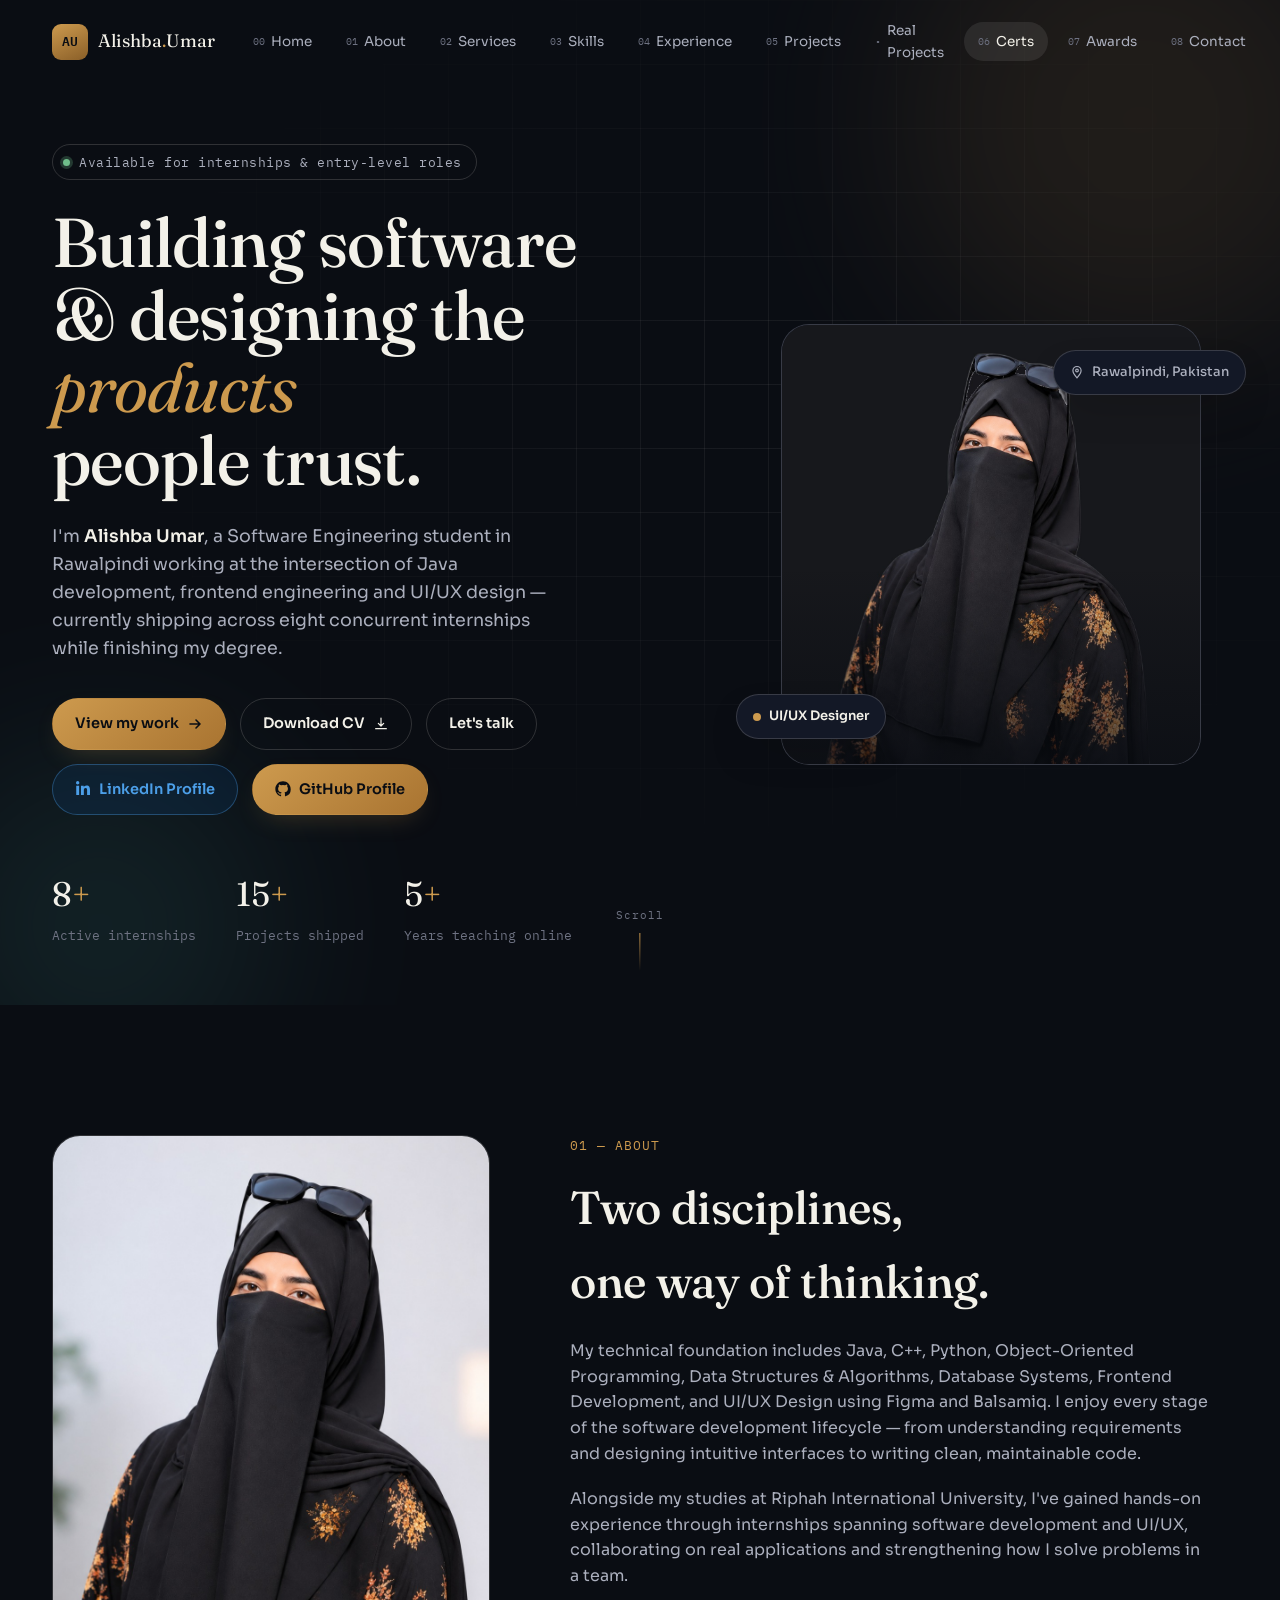
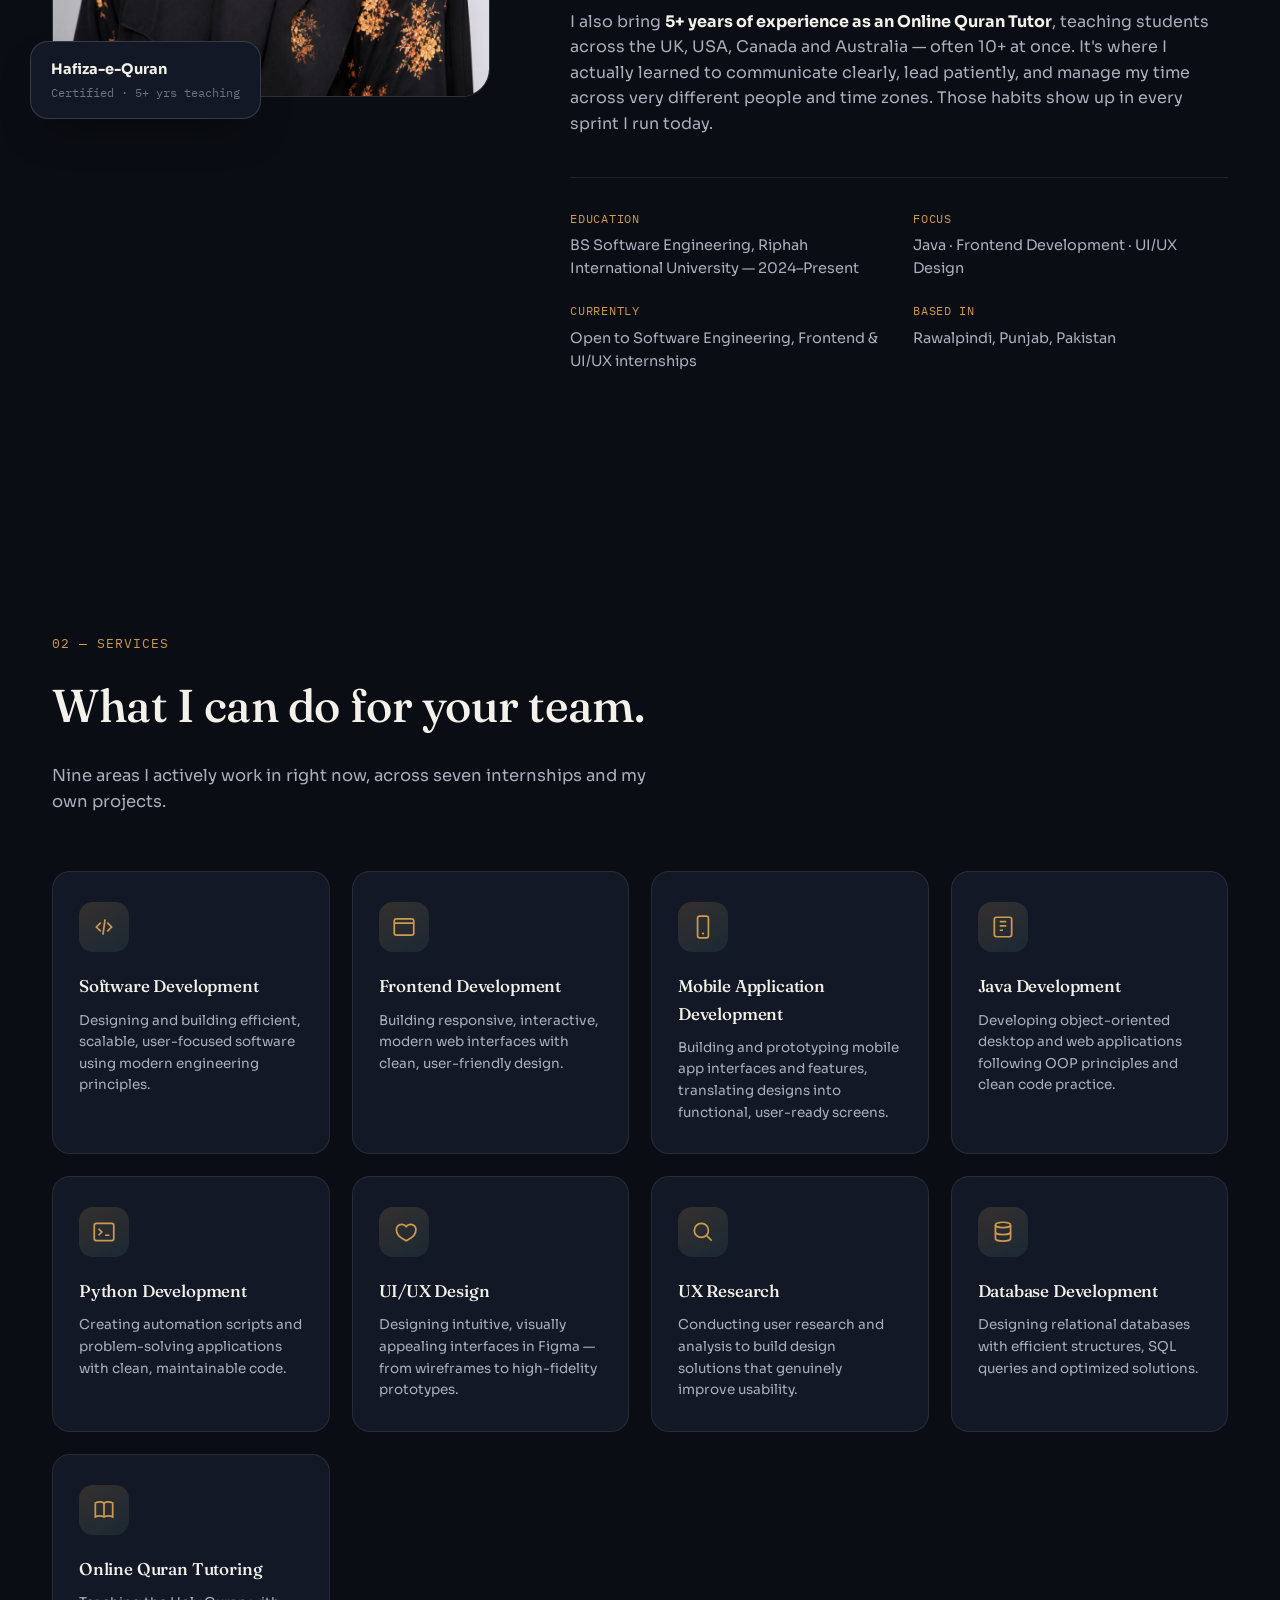
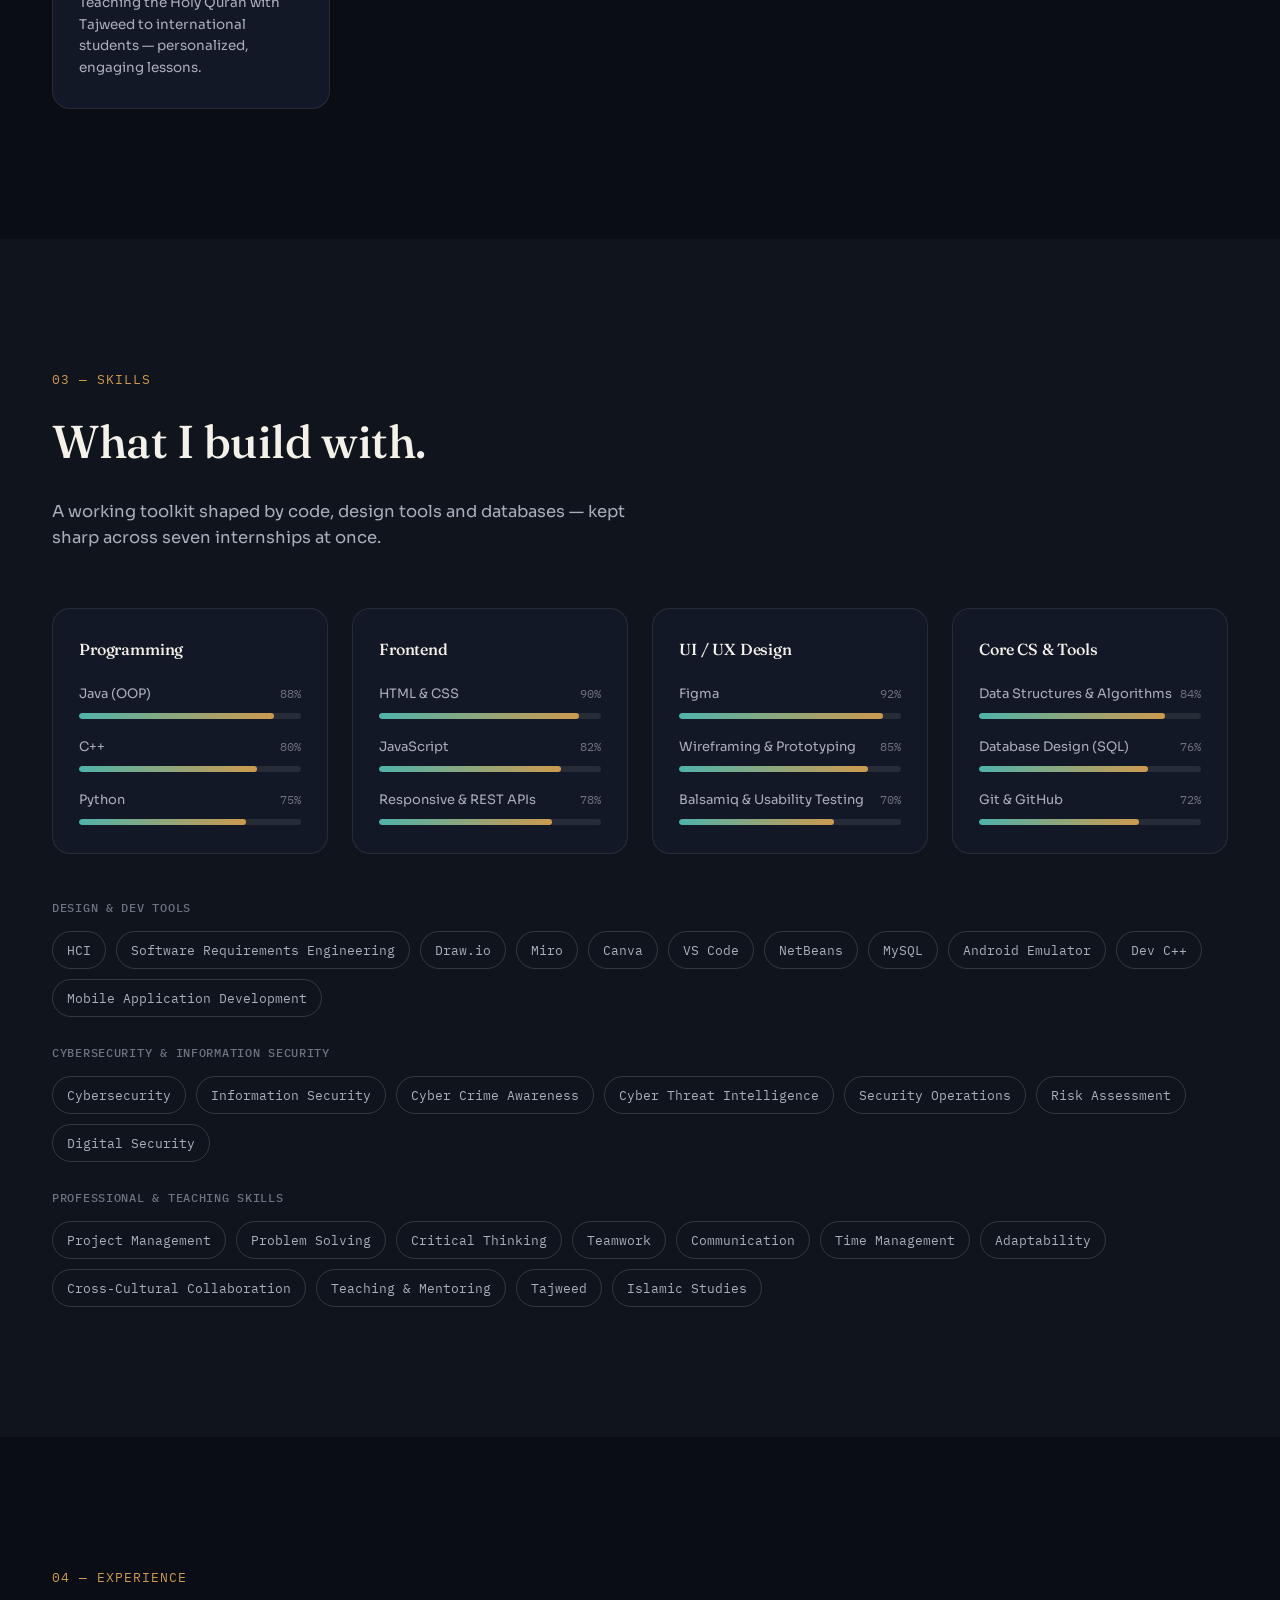
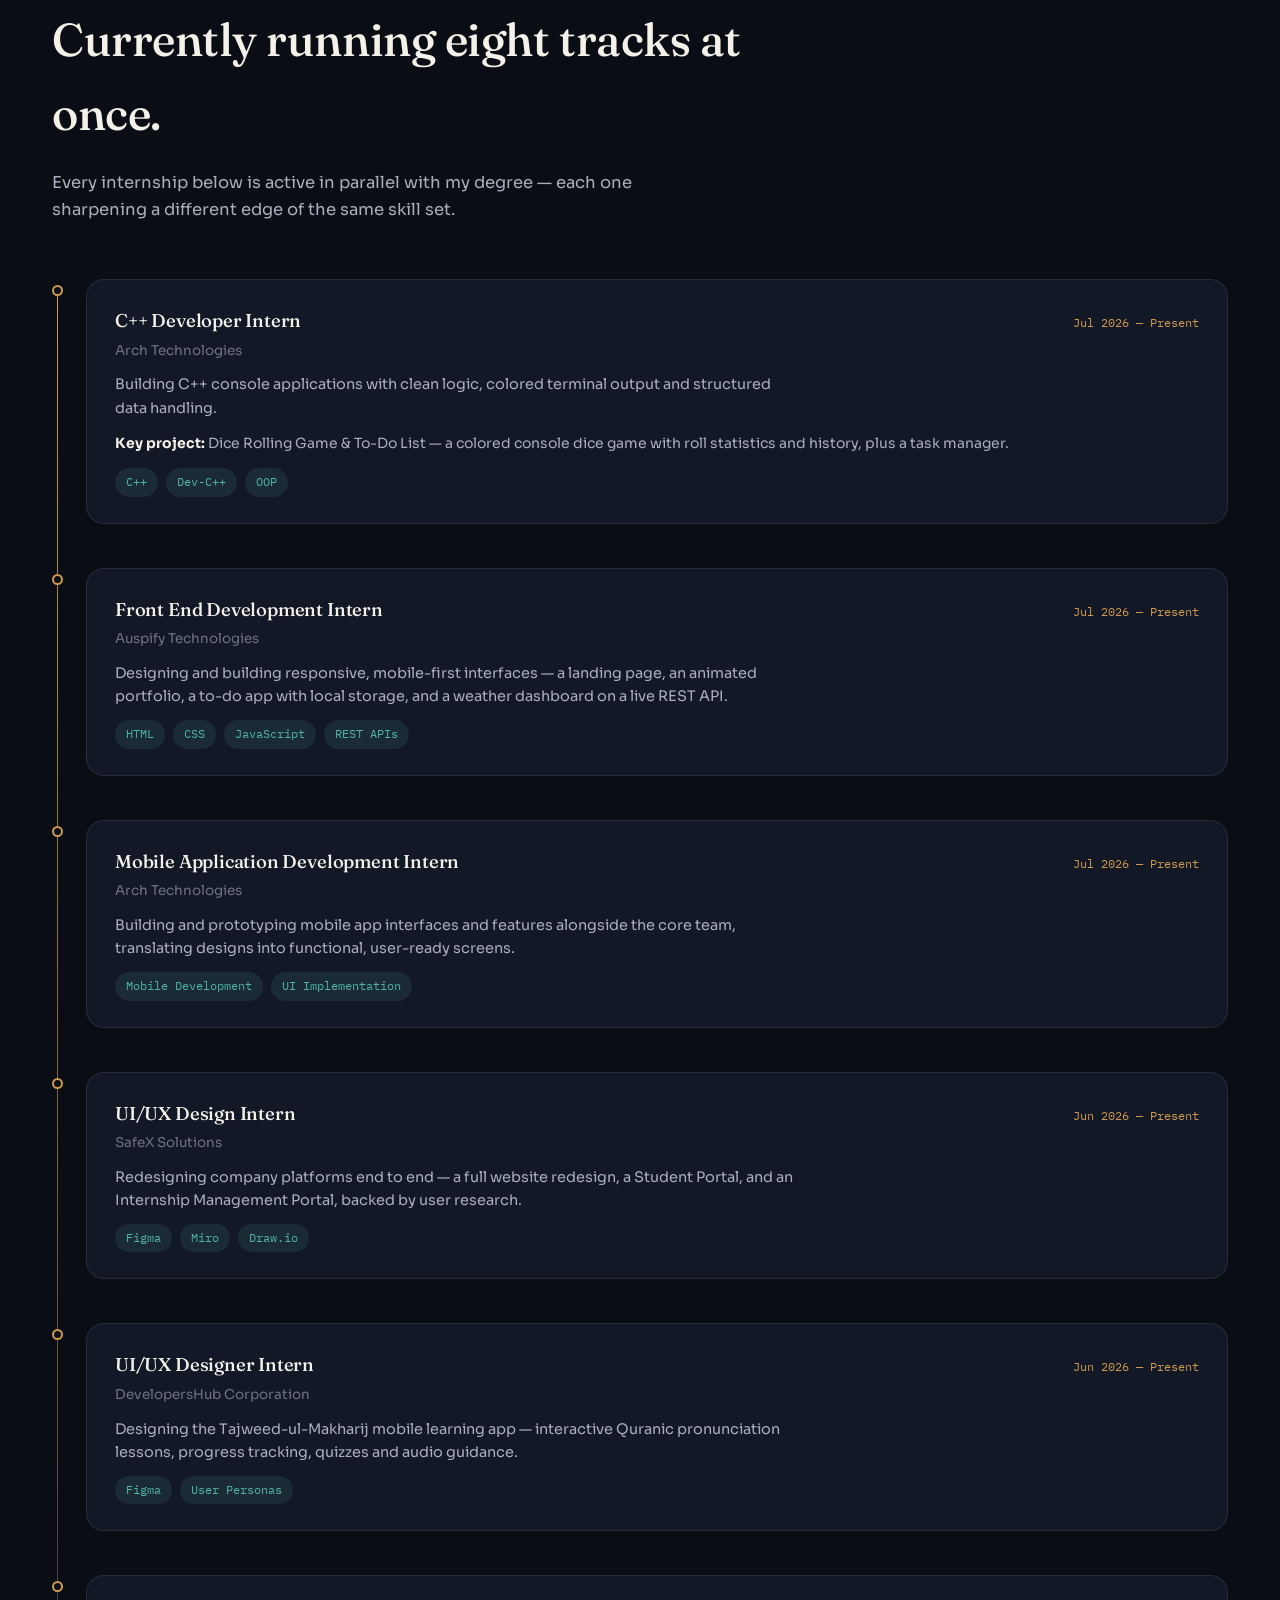
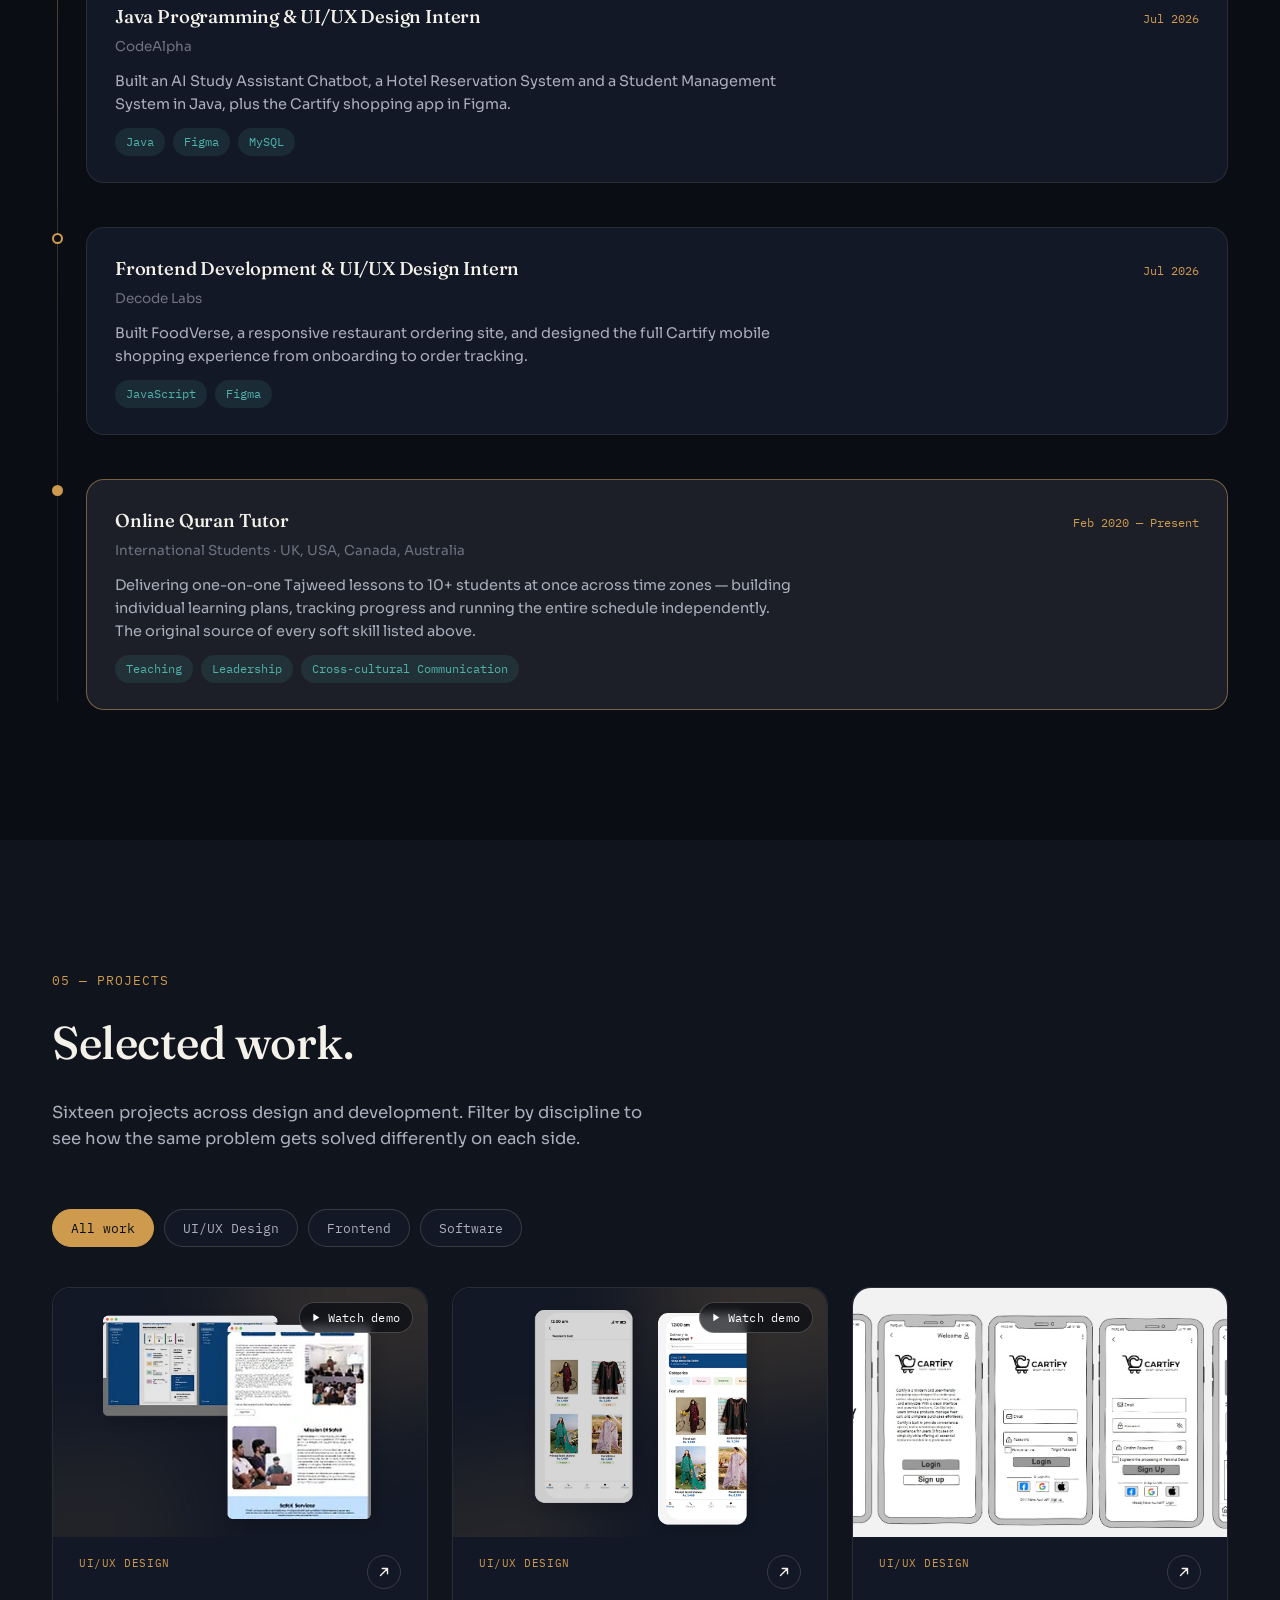
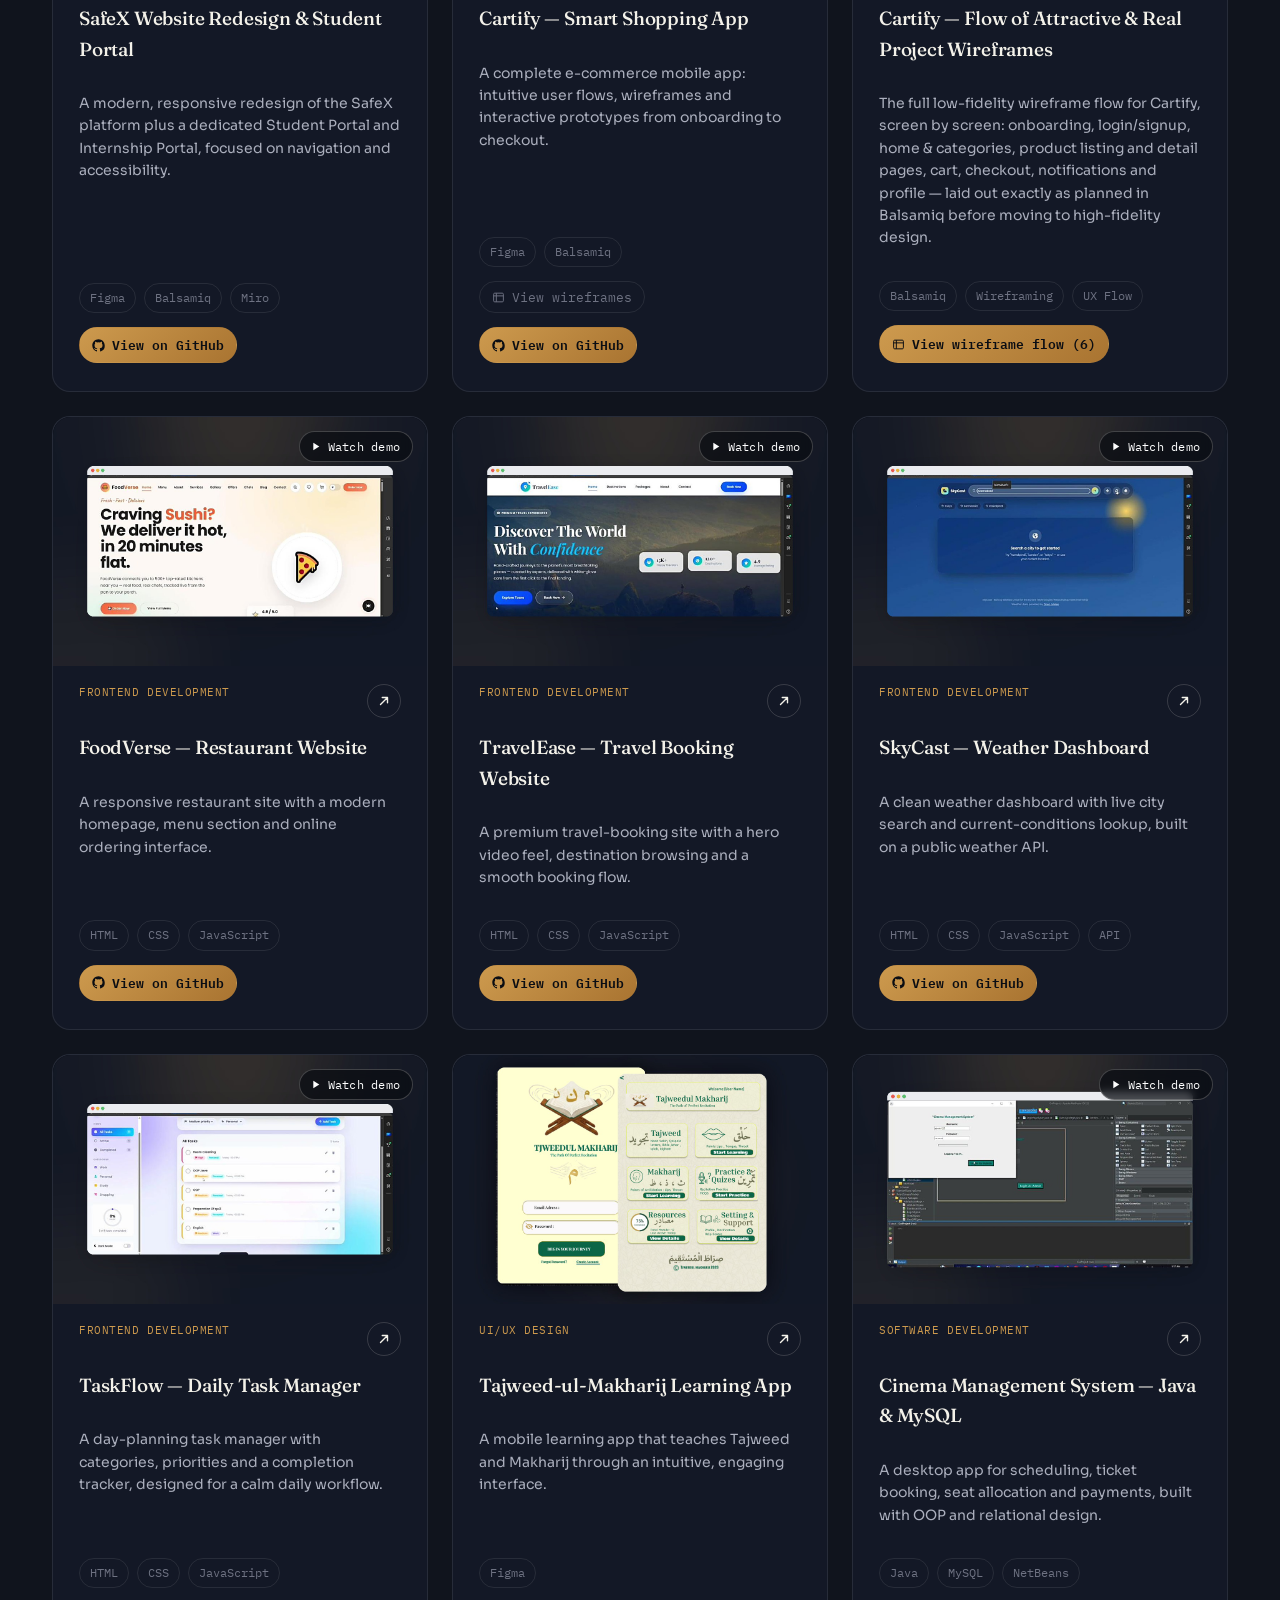
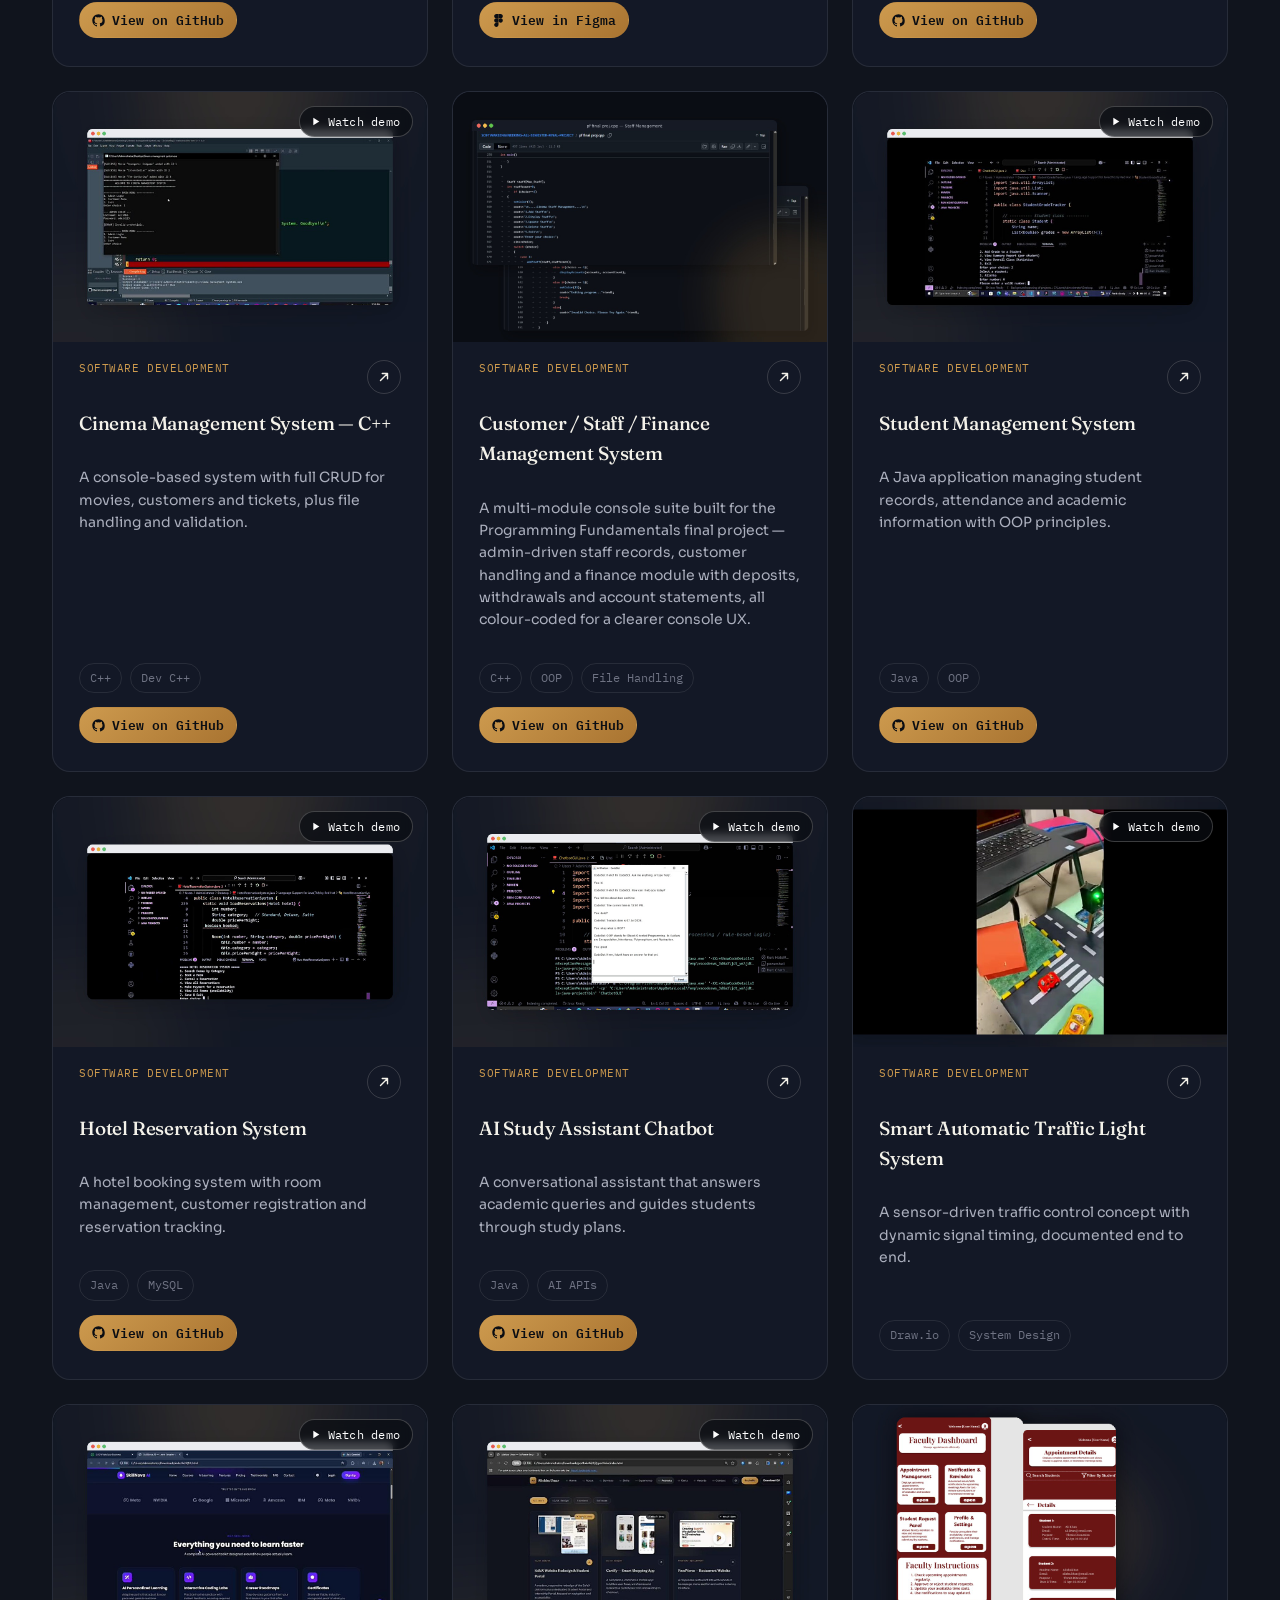
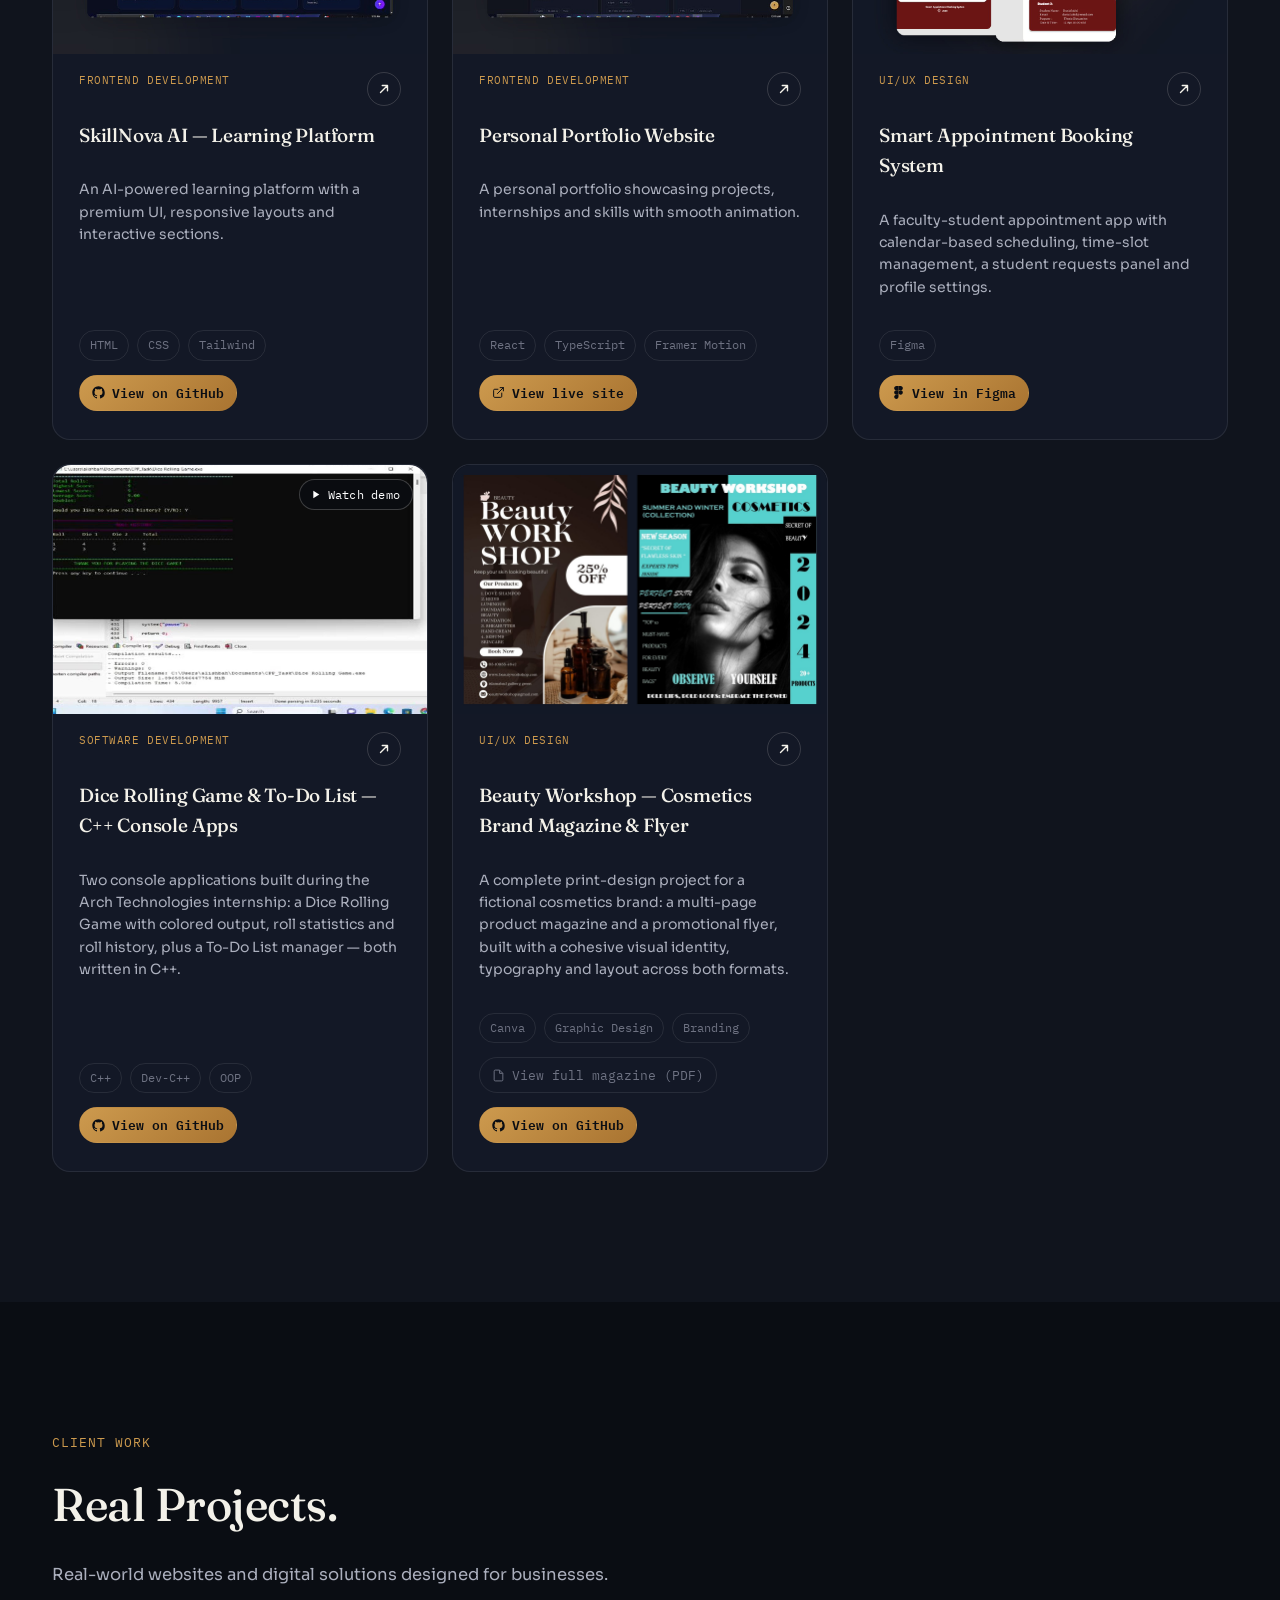
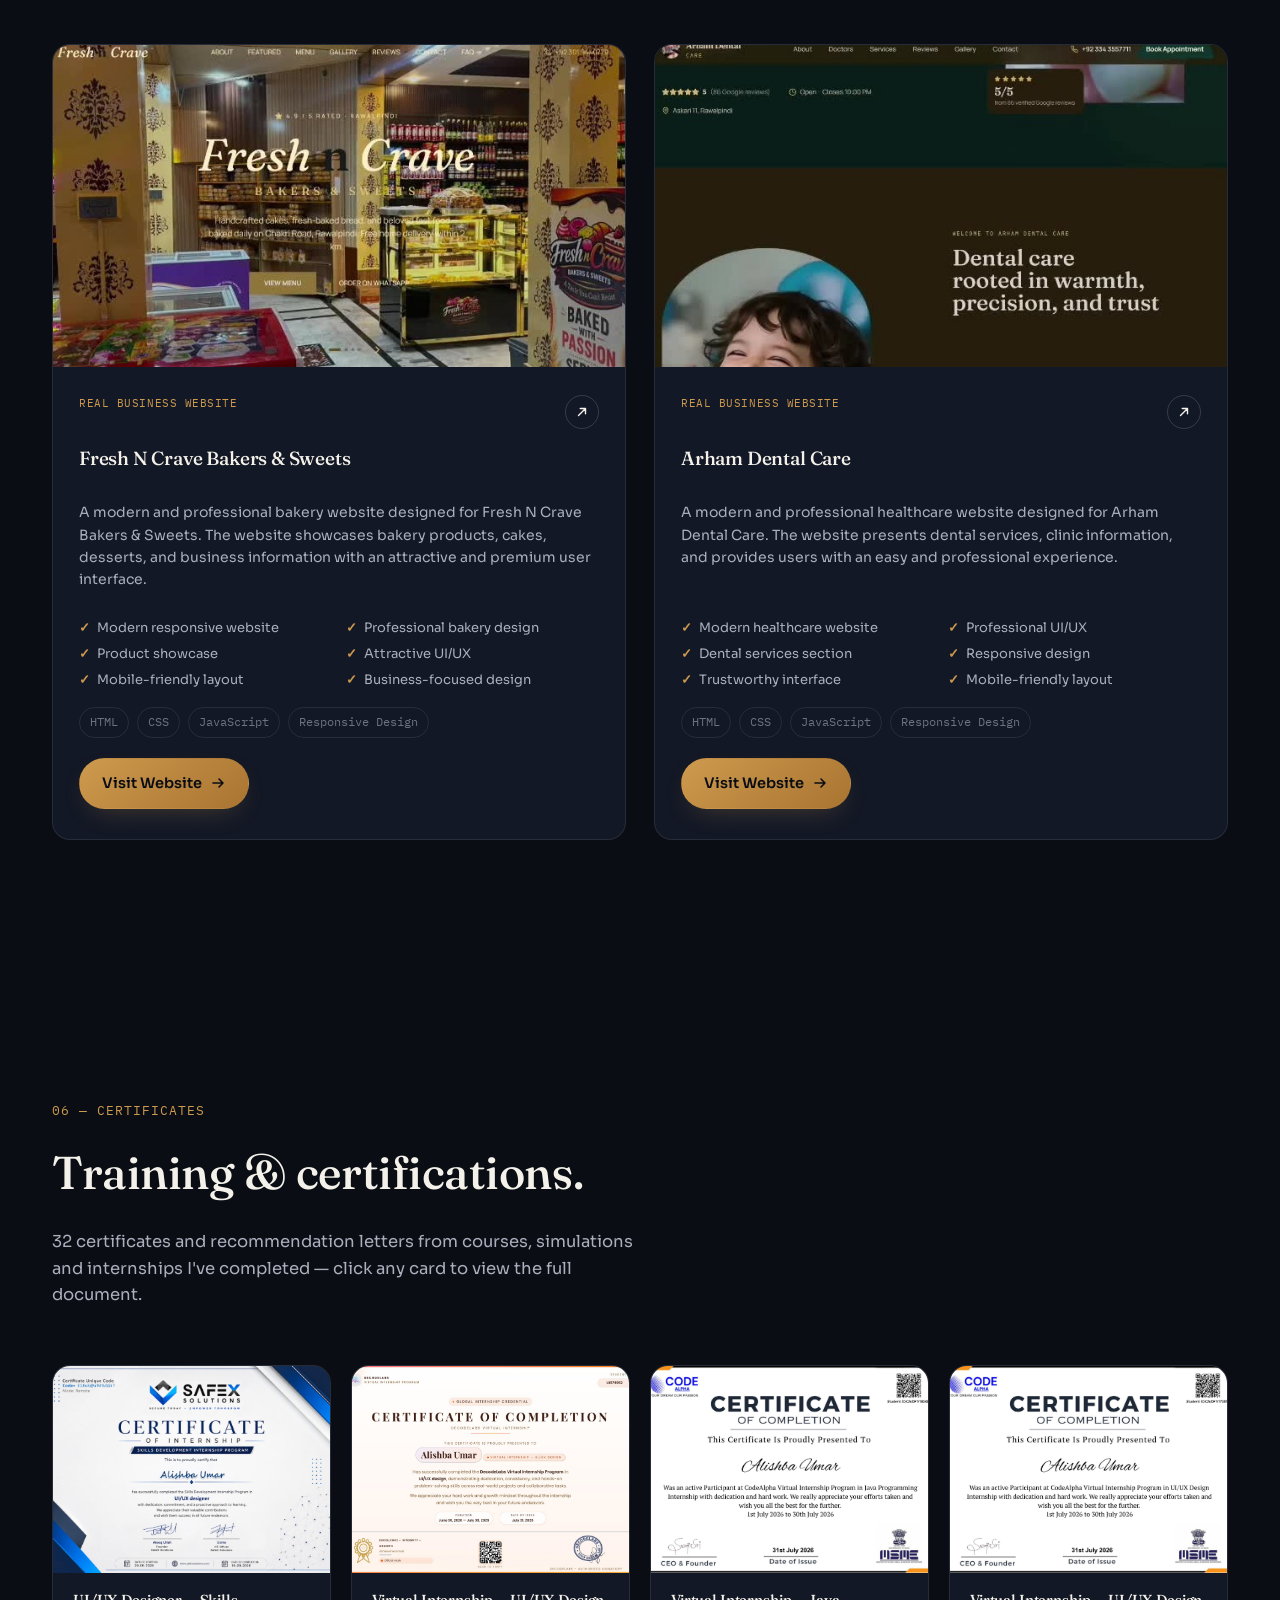
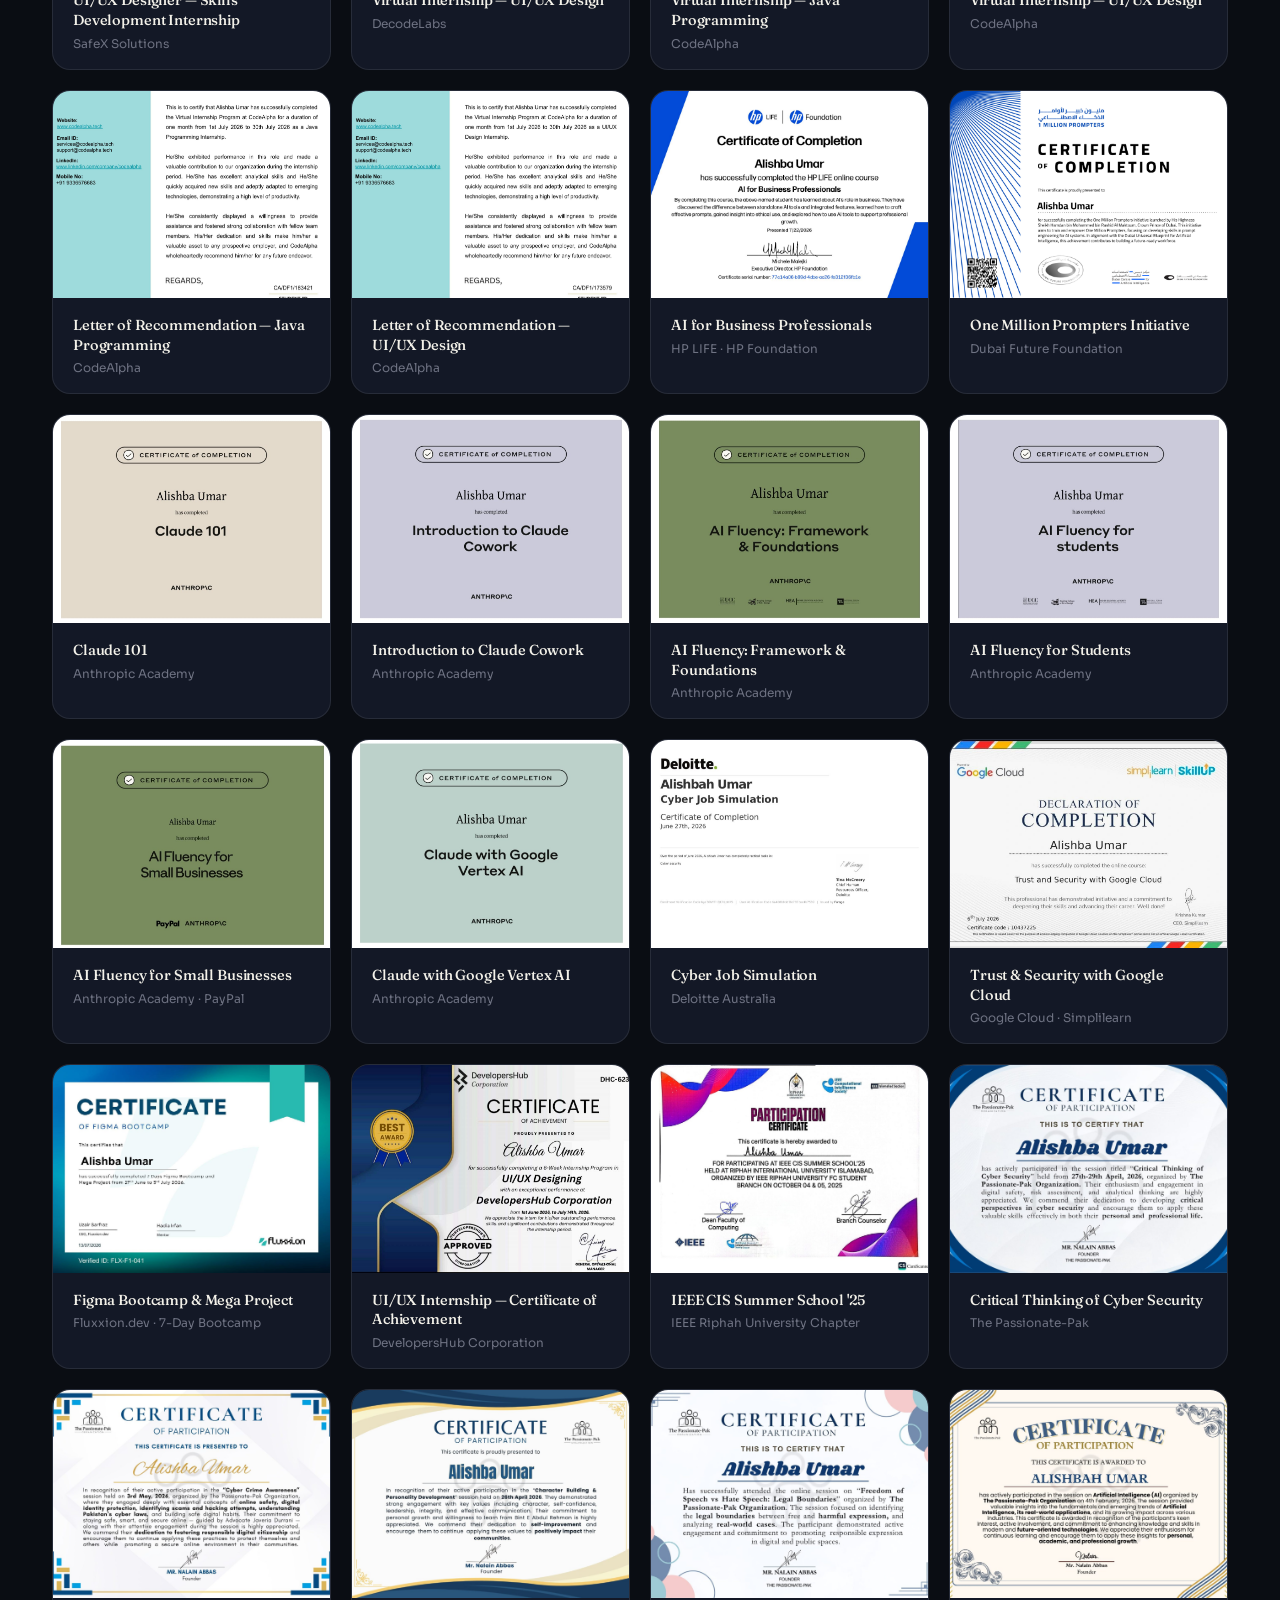
==== commit fcfaeda4: "Updated portfolio with cinematic design" ====
--- a/portfolio/index.html
+++ b/portfolio/index.html
@@ -82,10 +82,6 @@
     <div class="hero-inner">
       <div class="hero-copy" data-reveal>
         <p class="eyebrow"><span class="eyebrow-dot"></span>Available for internships &amp; entry-level roles</p>
-        <p class="hero-location">
-          <svg width="14" height="14" viewBox="0 0 24 24" fill="none" stroke="currentColor" stroke-width="2"><path d="M12 22s7-7.58 7-12.5A7 7 0 0 0 5 9.5C5 14.42 12 22 12 22Z"/><circle cx="12" cy="9.5" r="2.3"/></svg>
-          Rawalpindi, Pakistan
-        </p>
         <h1 class="hero-title">
           Building software<br>
           &amp; designing the <span class="hero-title-alt" id="roleSwitch">interfaces</span><br>
@@ -137,6 +133,10 @@
         <div class="floating-card card-role">
           <span class="fc-dot"></span>
           <span id="roleChip">Frontend Developer</span>
+        </div>
+        <div class="floating-card card-location">
+          <svg width="14" height="14" viewBox="0 0 24 24" fill="none" stroke="currentColor" stroke-width="2"><path d="M12 22s7-7.58 7-12.5A7 7 0 0 0 5 9.5C5 14.42 12 22 12 22Z"/><circle cx="12" cy="9.5" r="2.3"/></svg>
+          <span>Rawalpindi, Pakistan</span>
         </div>
       </div>
     </div>
--- a/portfolio/style.css
+++ b/portfolio/style.css
@@ -269,12 +269,6 @@
 }
 .eyebrow-dot{ width:7px; height:7px; border-radius:50%; background: var(--success); box-shadow: 0 0 0 3px color-mix(in srgb, var(--success) 25%, transparent); animation: pulse 2.2s ease-in-out infinite; }
 @keyframes pulse{ 0%,100%{ opacity:1; } 50%{ opacity:.45; } }
-.hero-location{
-  display:inline-flex; align-items:center; gap:7px;
-  font-family: var(--font-mono); font-size:12.5px; color: var(--text-mute);
-  margin: -14px 0 26px;
-}
-
 .hero-title{
   font-size: clamp(38px, 5.4vw, 70px);
   line-height: 1.05;
@@ -323,6 +317,7 @@
   animation: floaty 5s ease-in-out infinite;
 }
 .card-role{ bottom: 26px; left: -18px; }
+.card-location{ top: 26px; right: -18px; font-weight:500; color: var(--text-soft); }
 .fc-dot{ width:8px; height:8px; border-radius:50%; background: var(--gold); flex-shrink:0; }
 @keyframes floaty{ 0%,100%{ transform: translateY(0); } 50%{ transform: translateY(-9px); } }
 
@@ -825,6 +820,7 @@
   .footer-inner{ flex-direction:column; gap: 36px; }
   .footer-links{ gap: 40px; }
   .card-role{ left: 0; }
+  .card-location{ right: 0; }
 }
 
 @media (max-width: 460px){
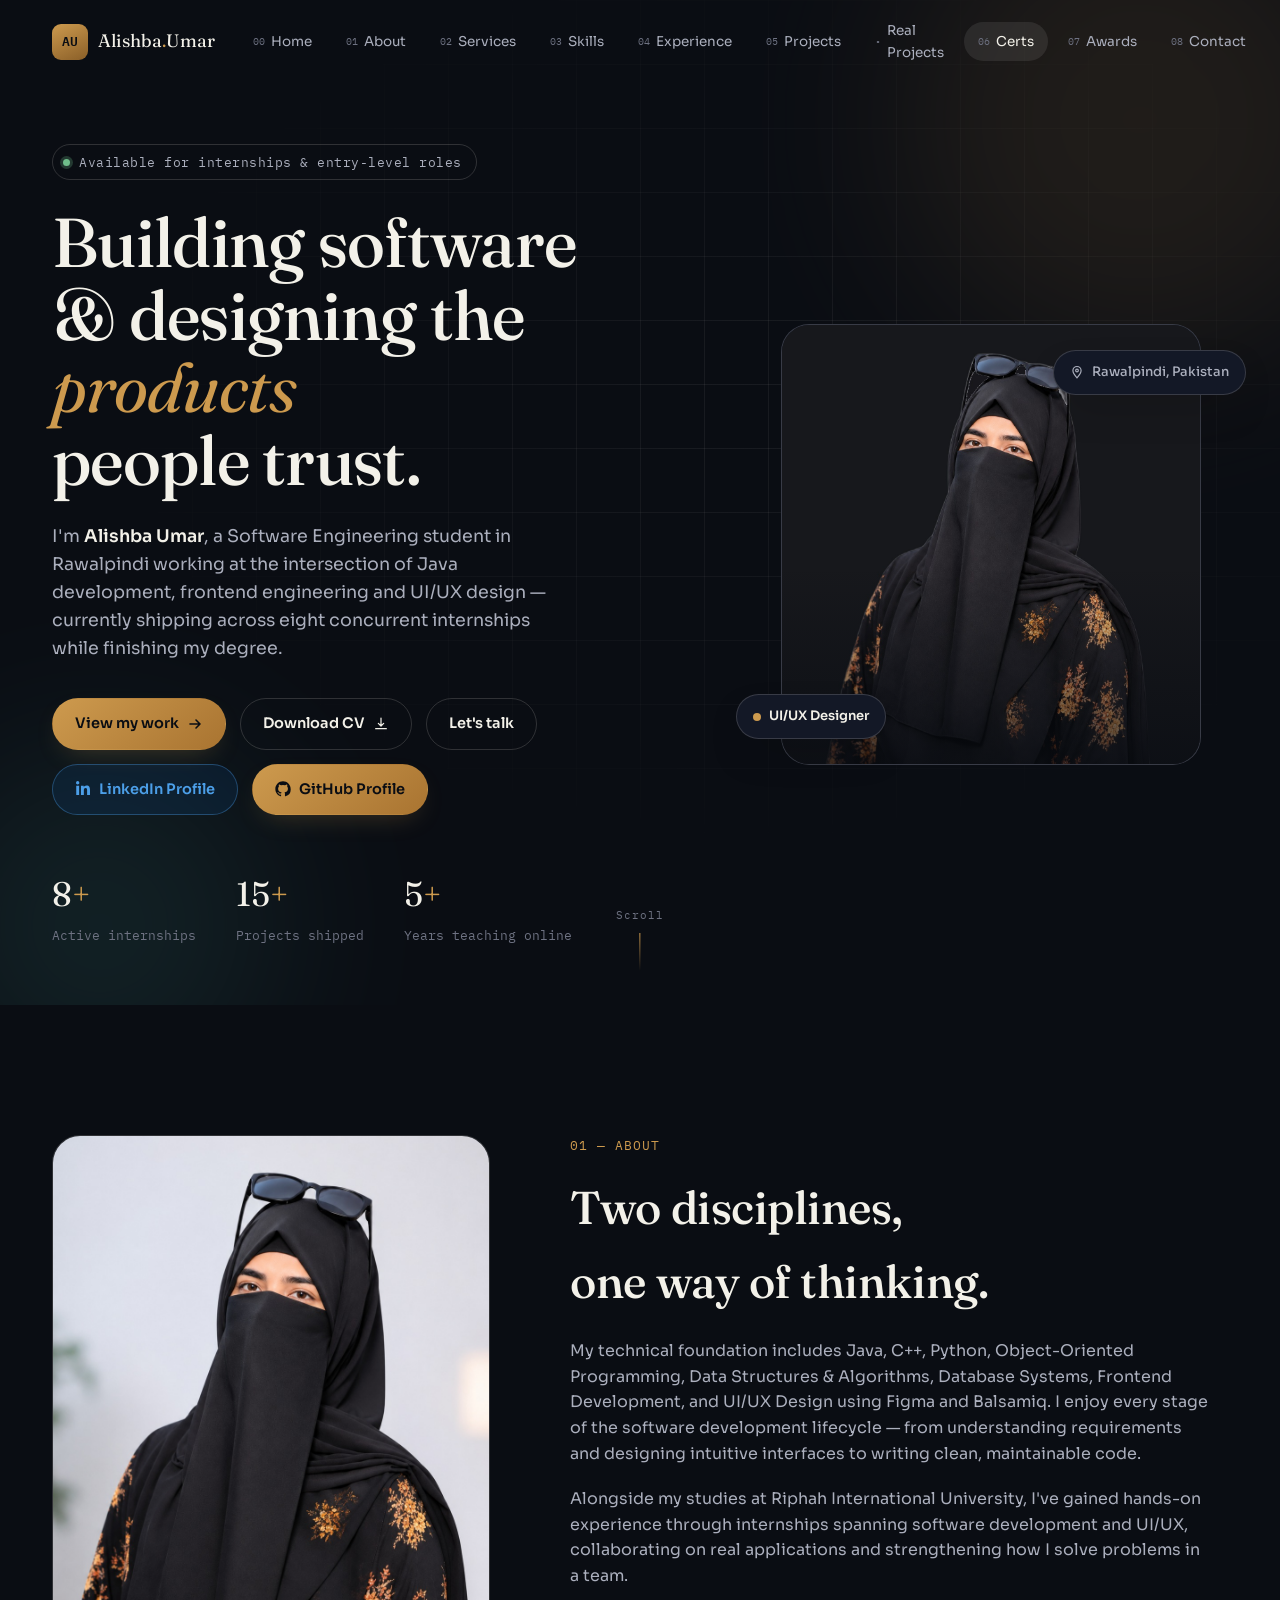
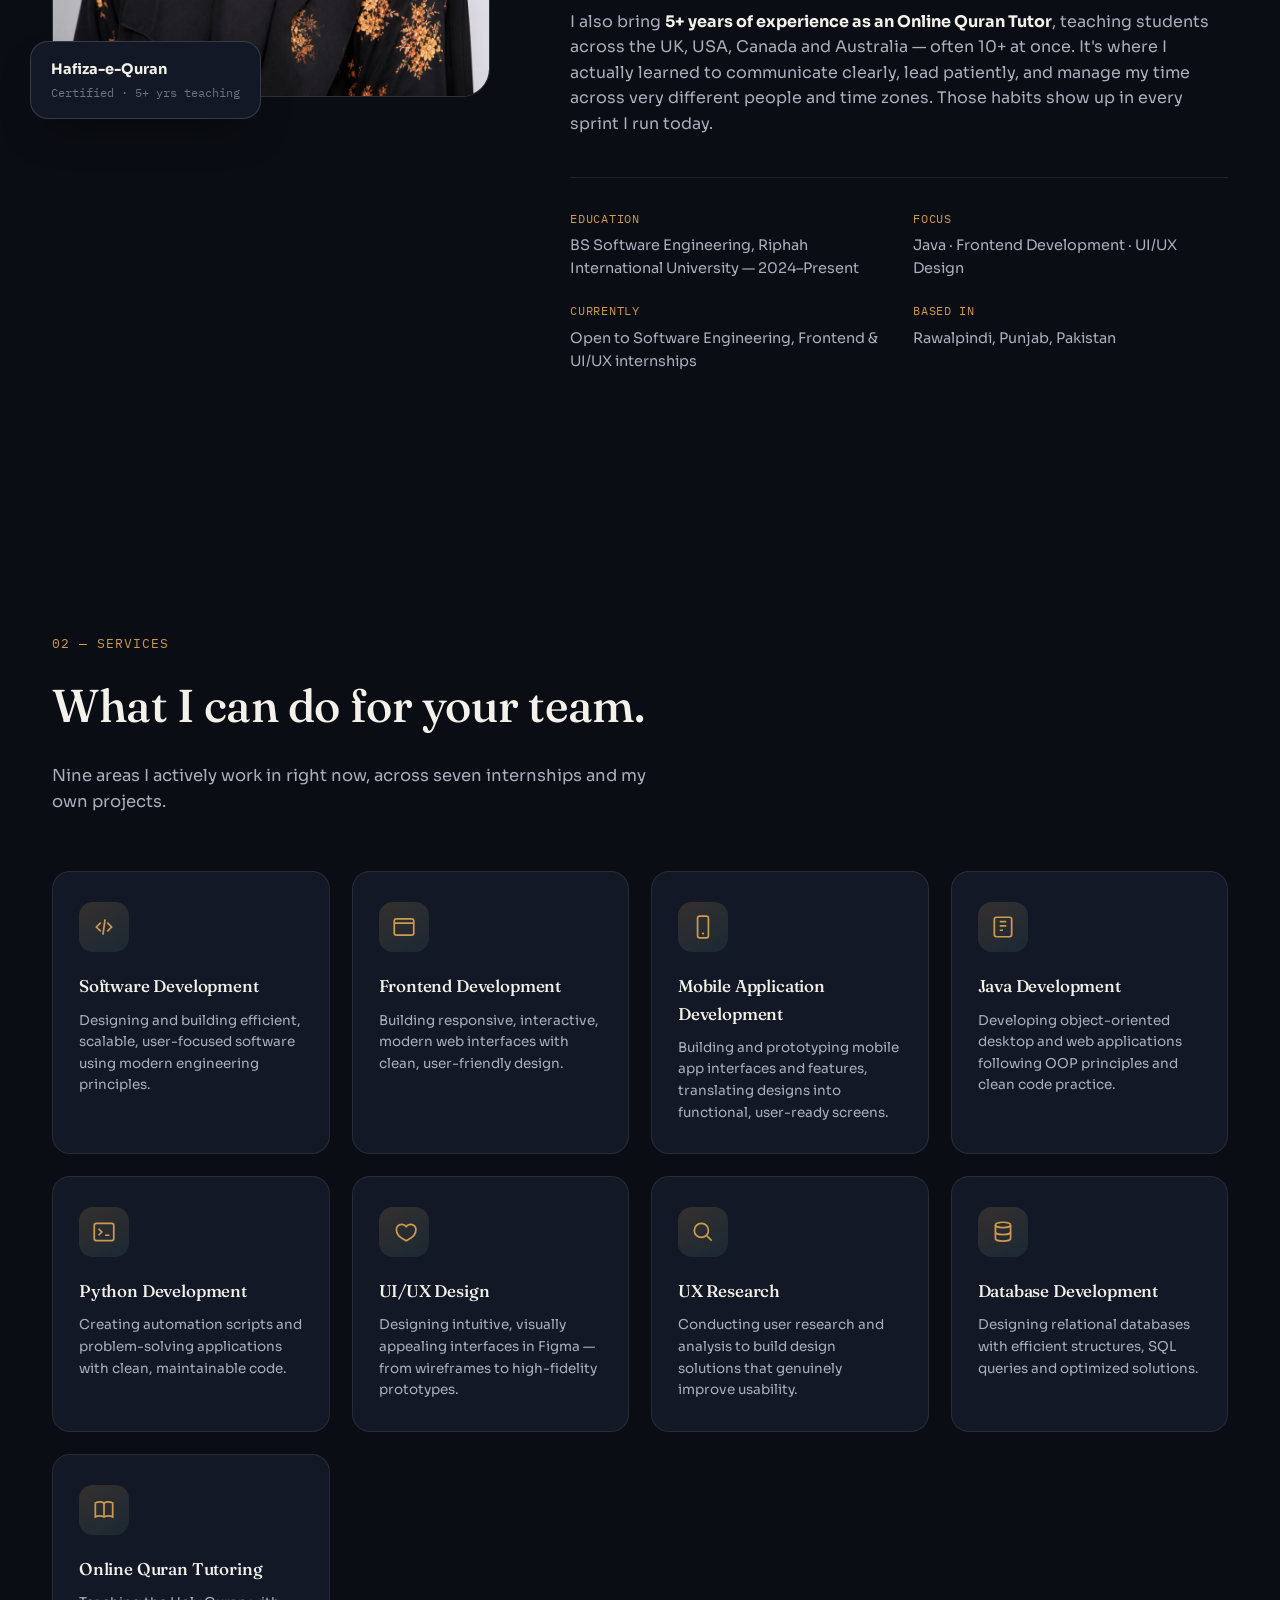
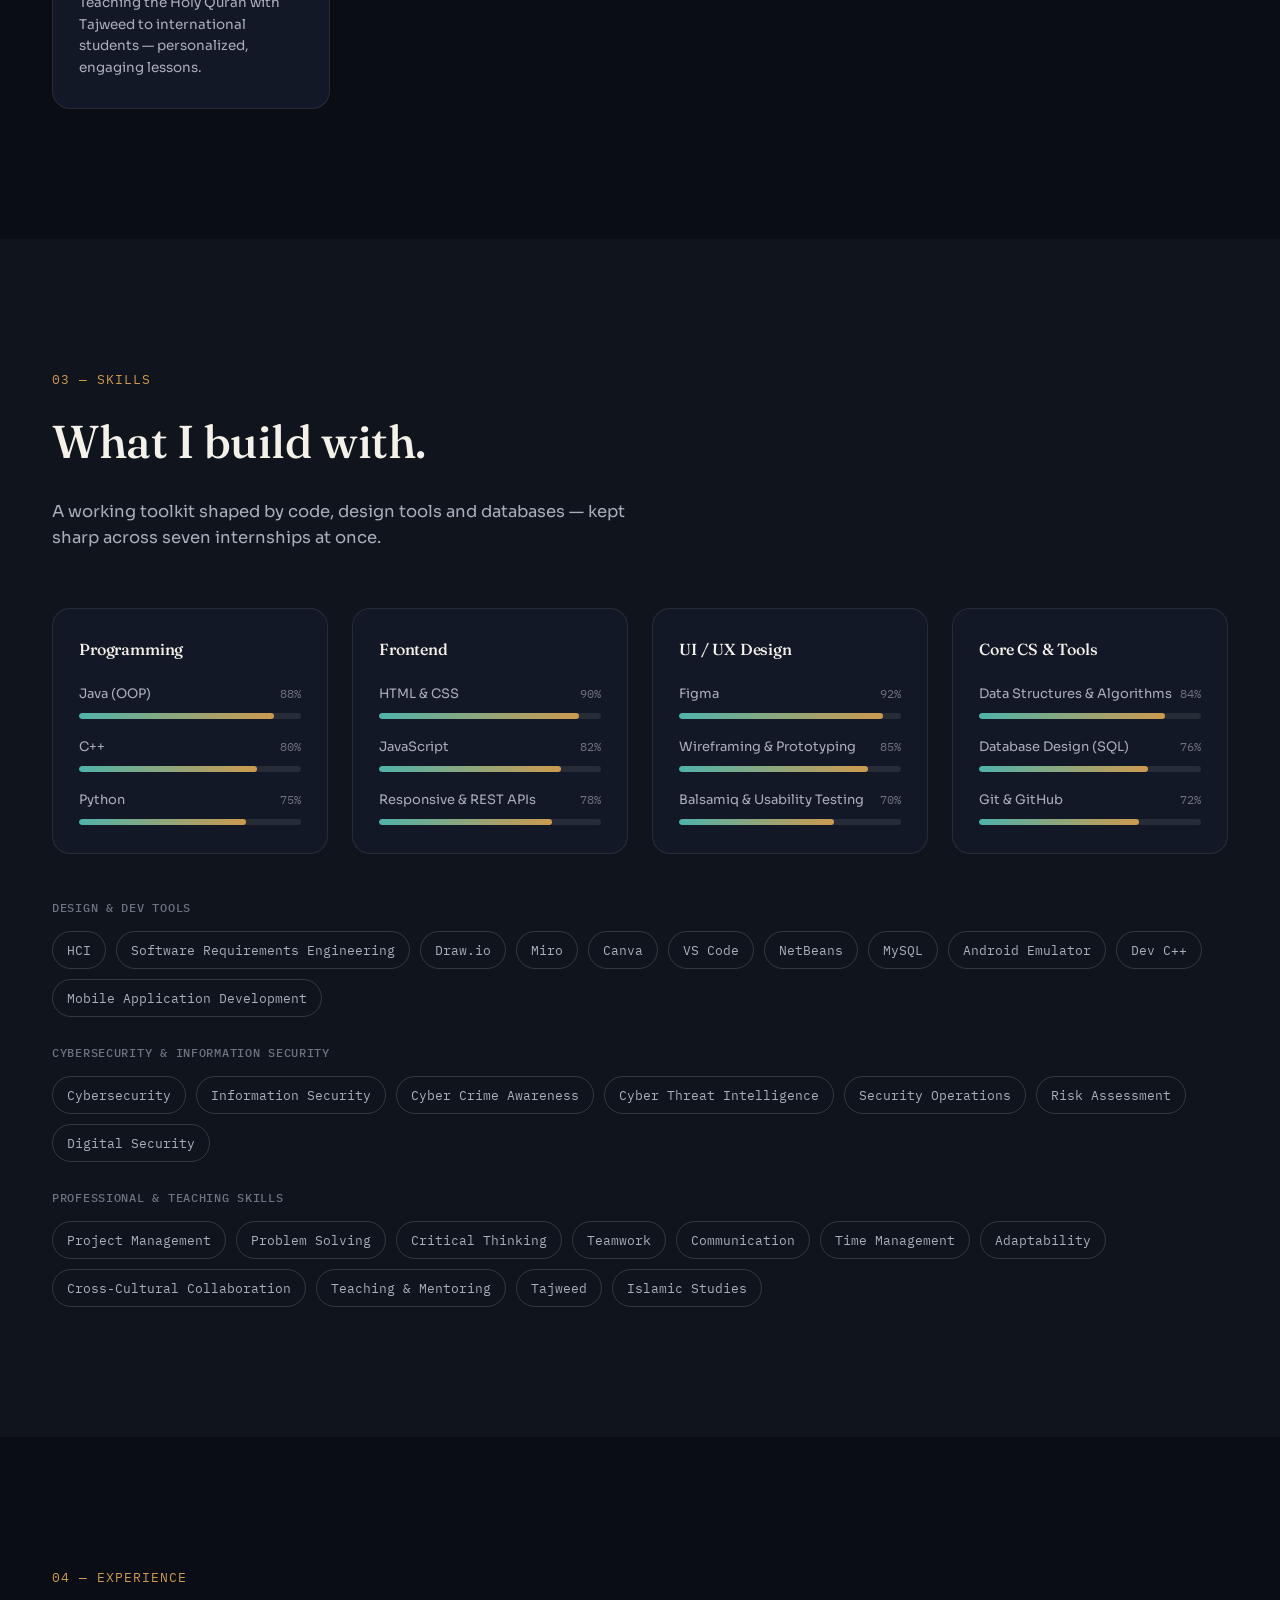
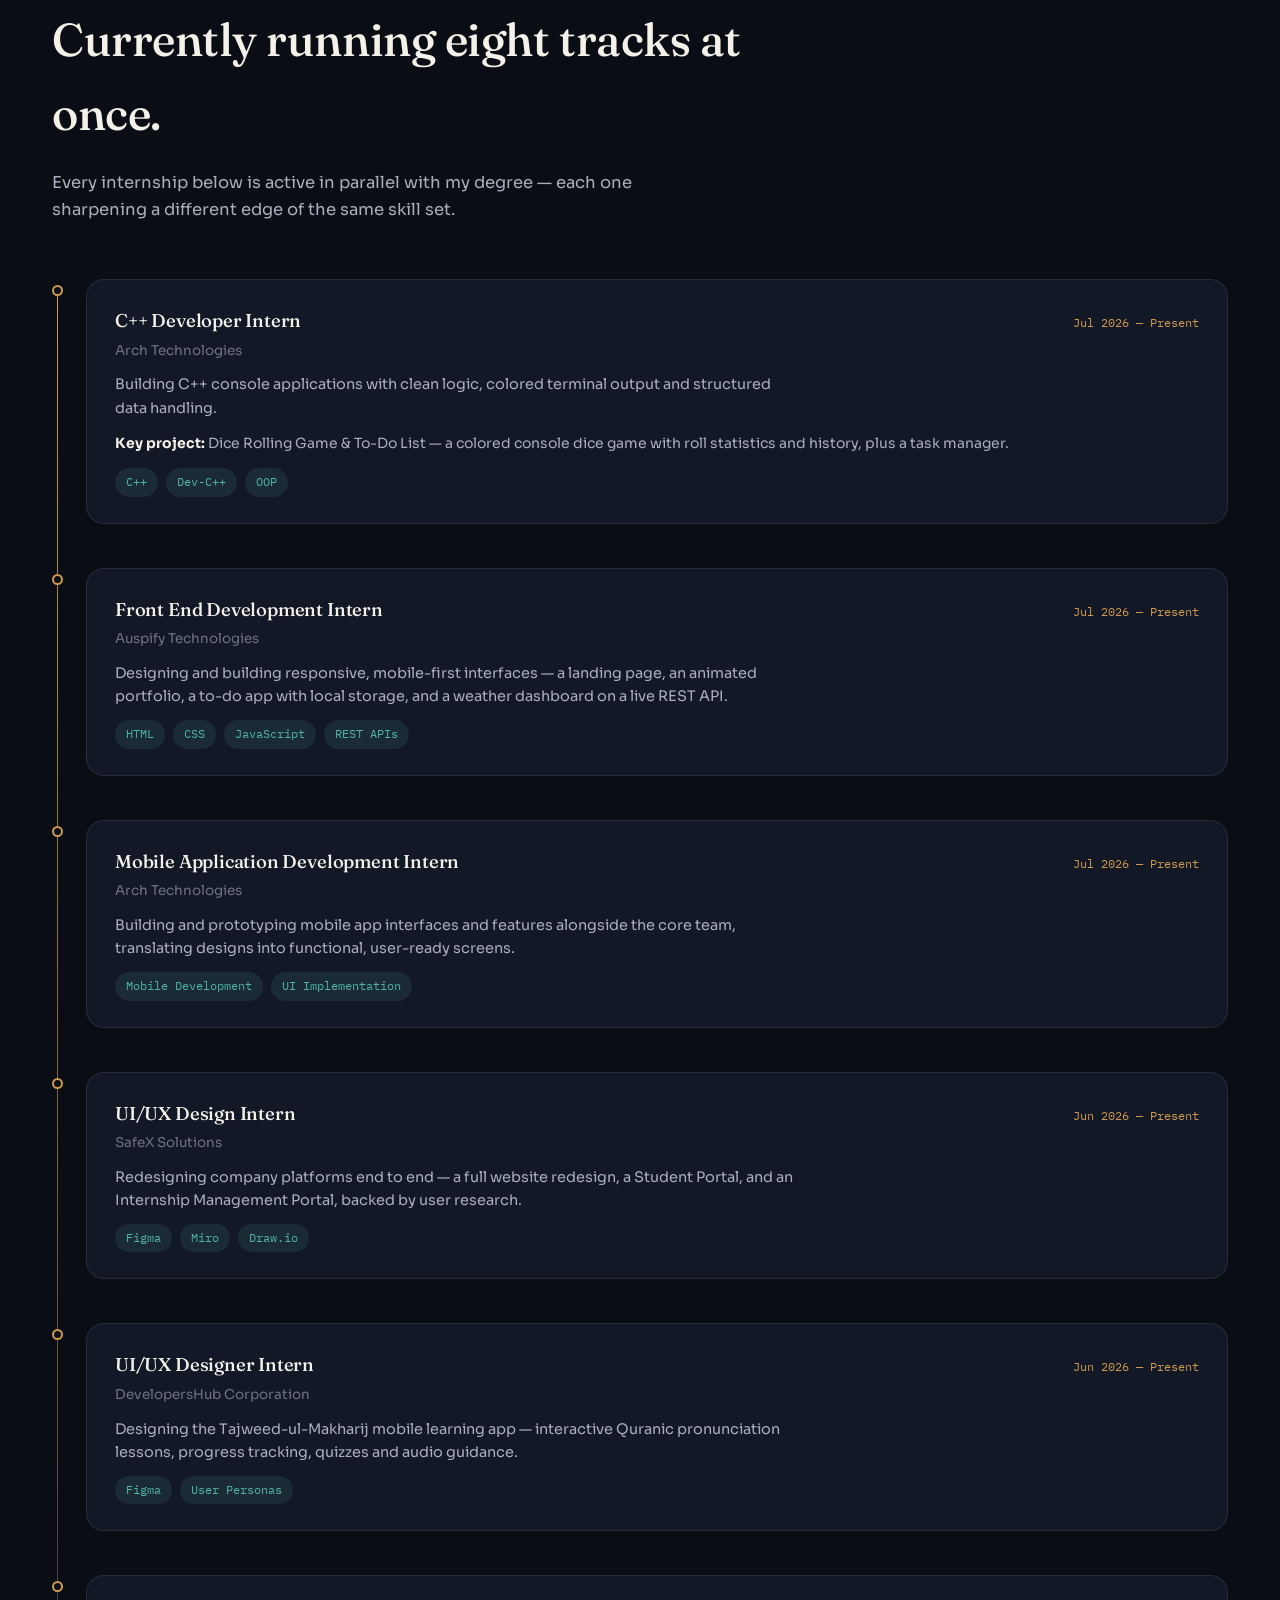
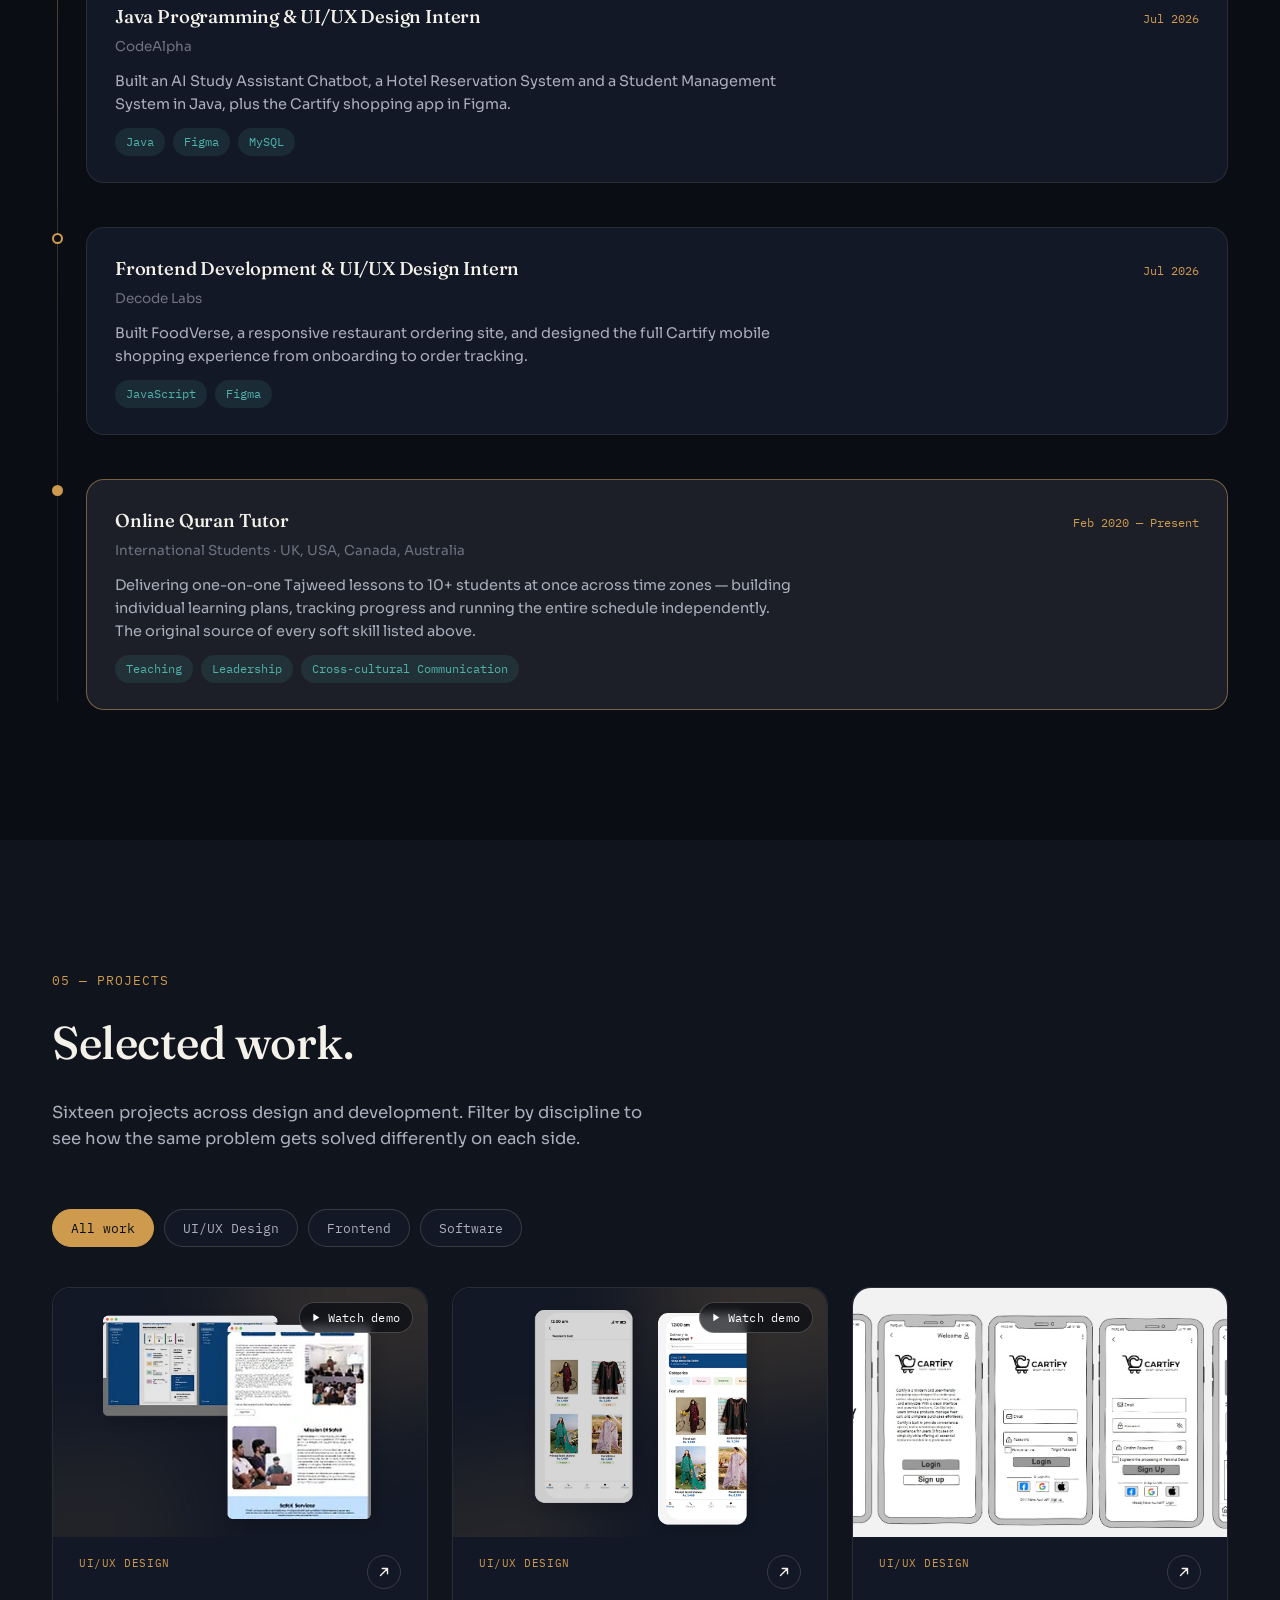
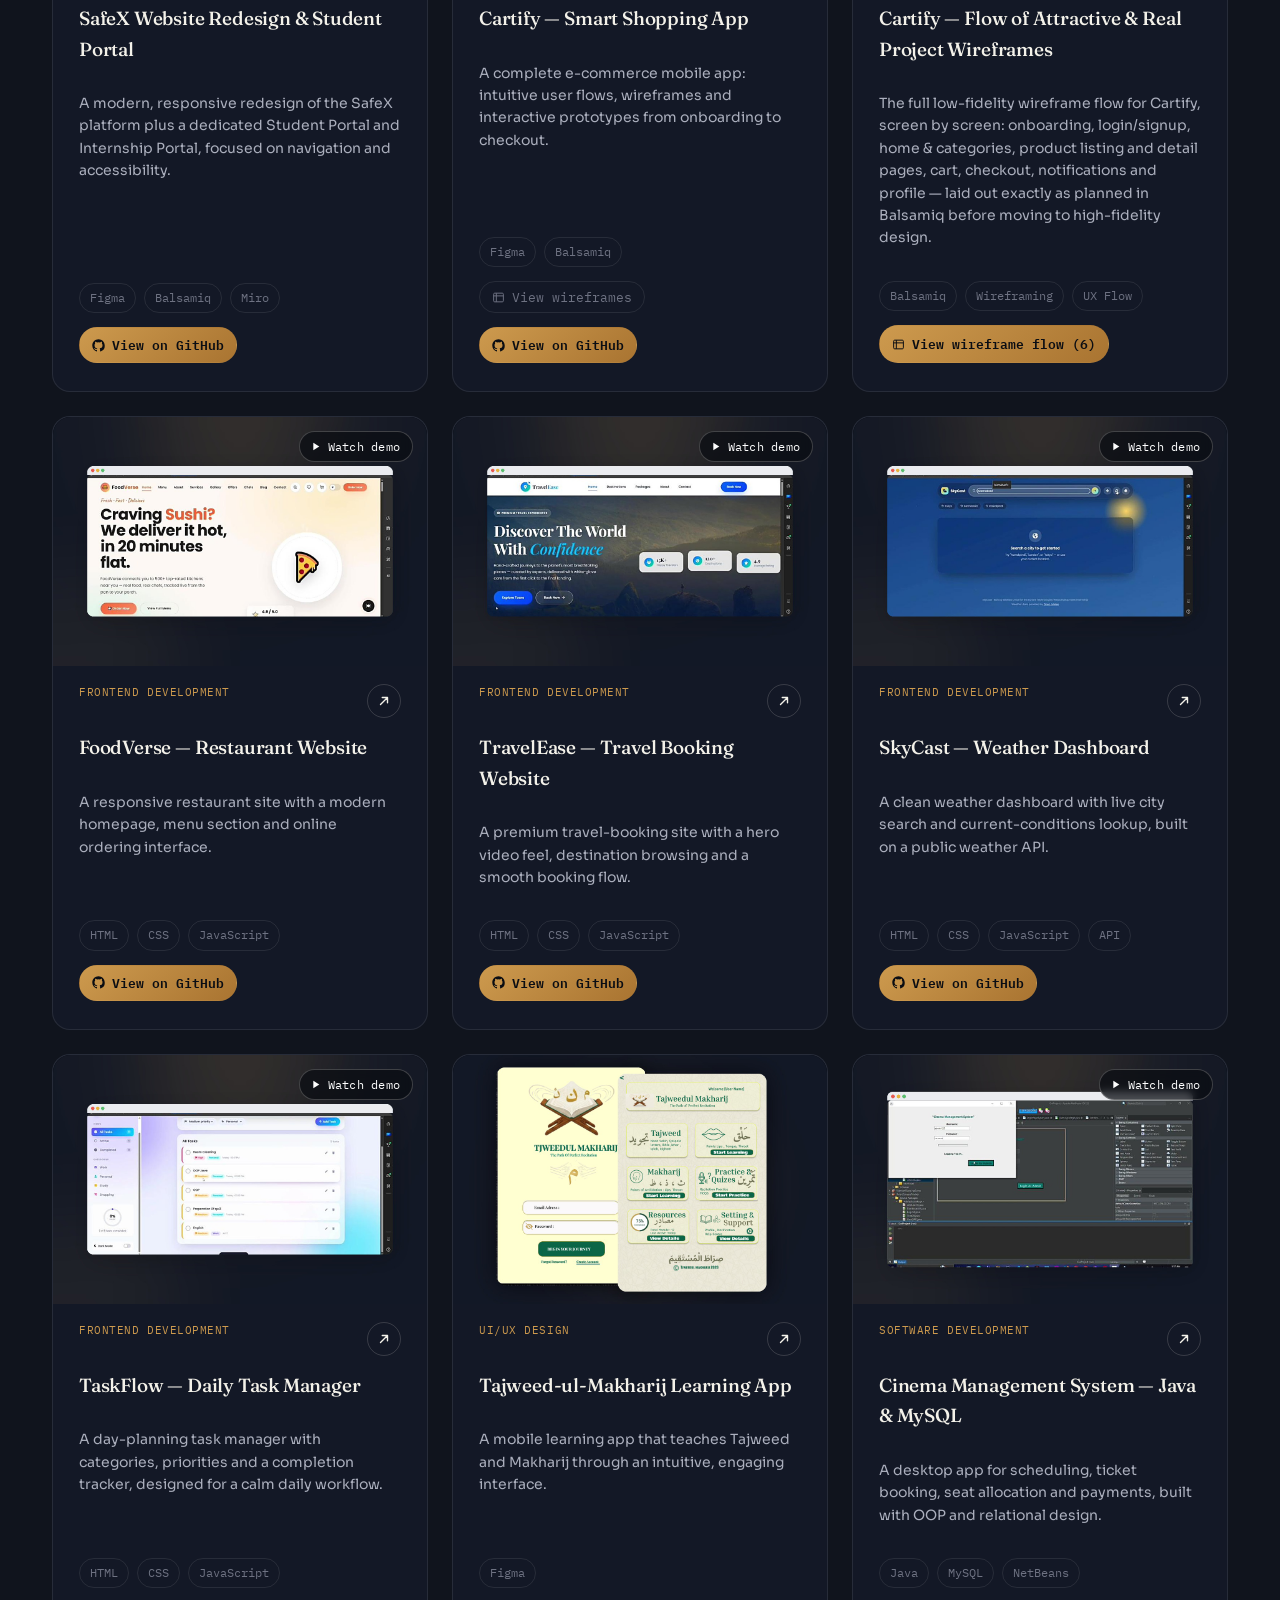
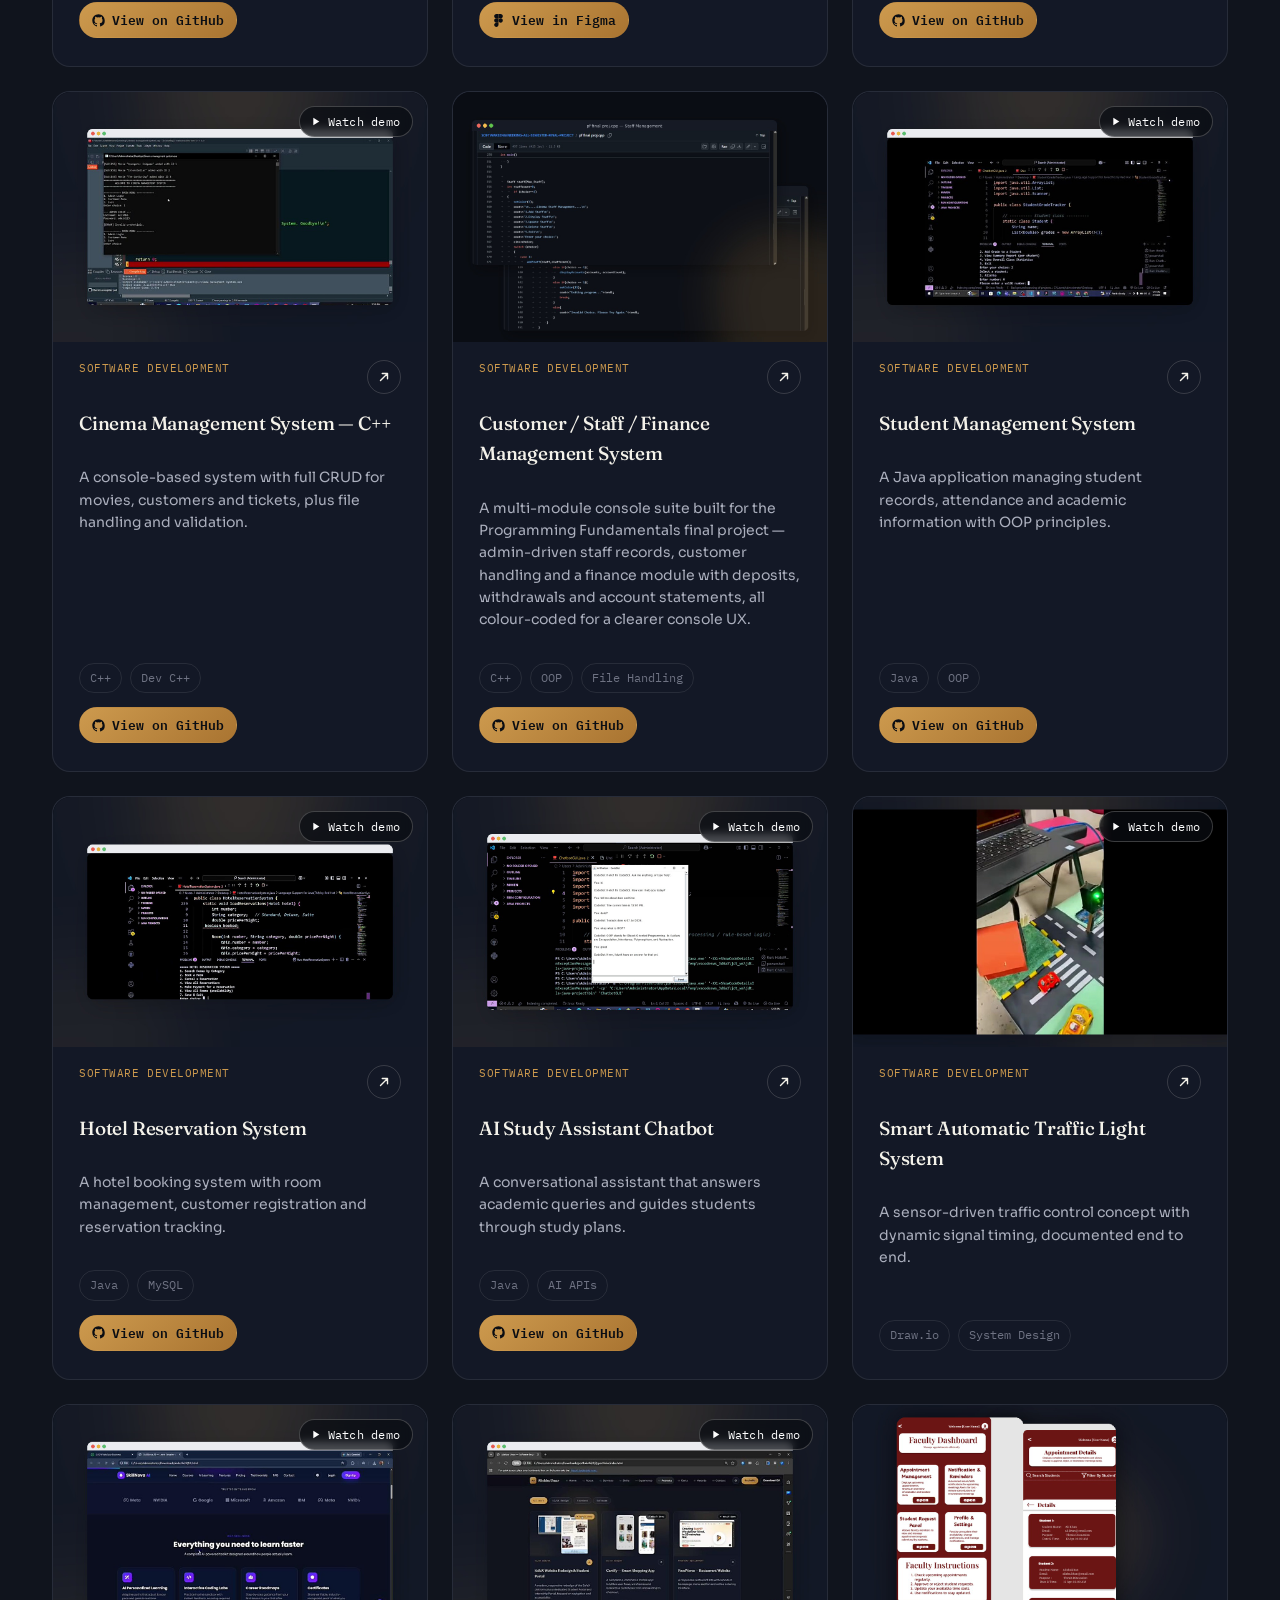
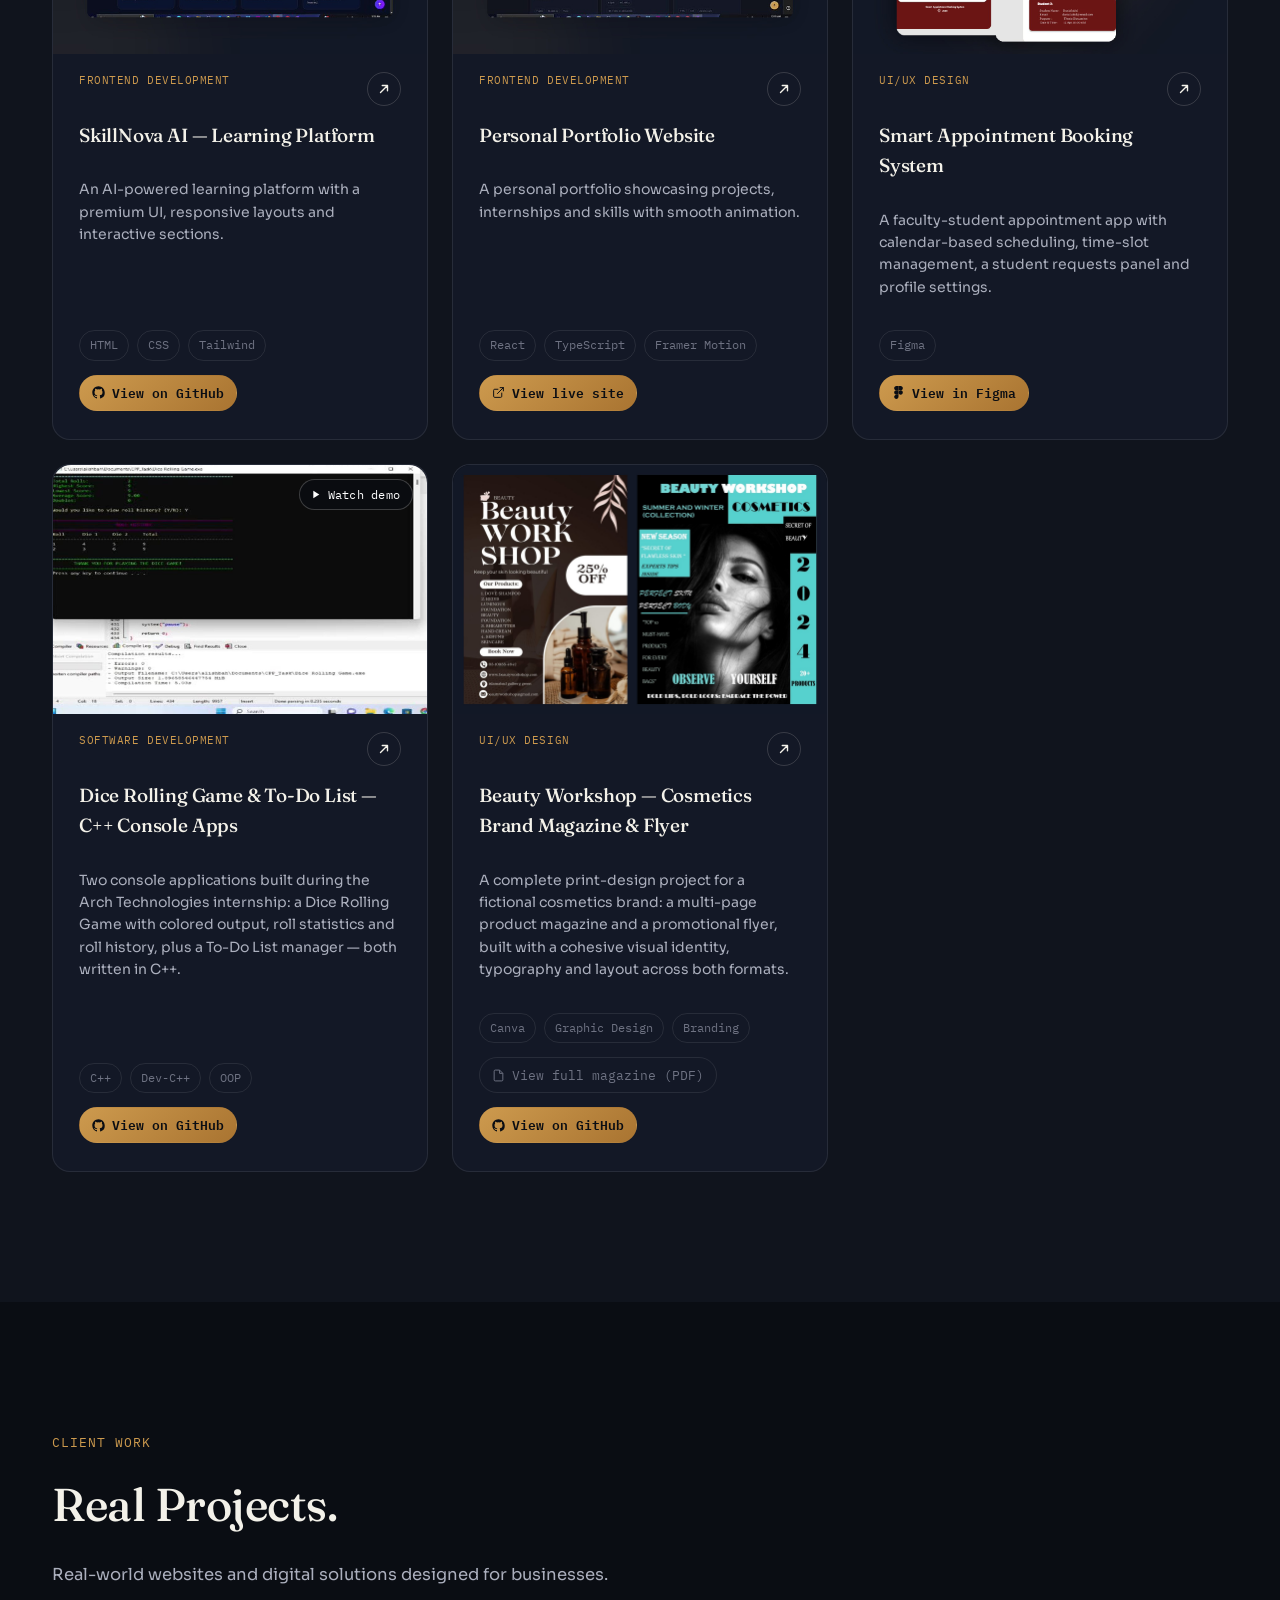
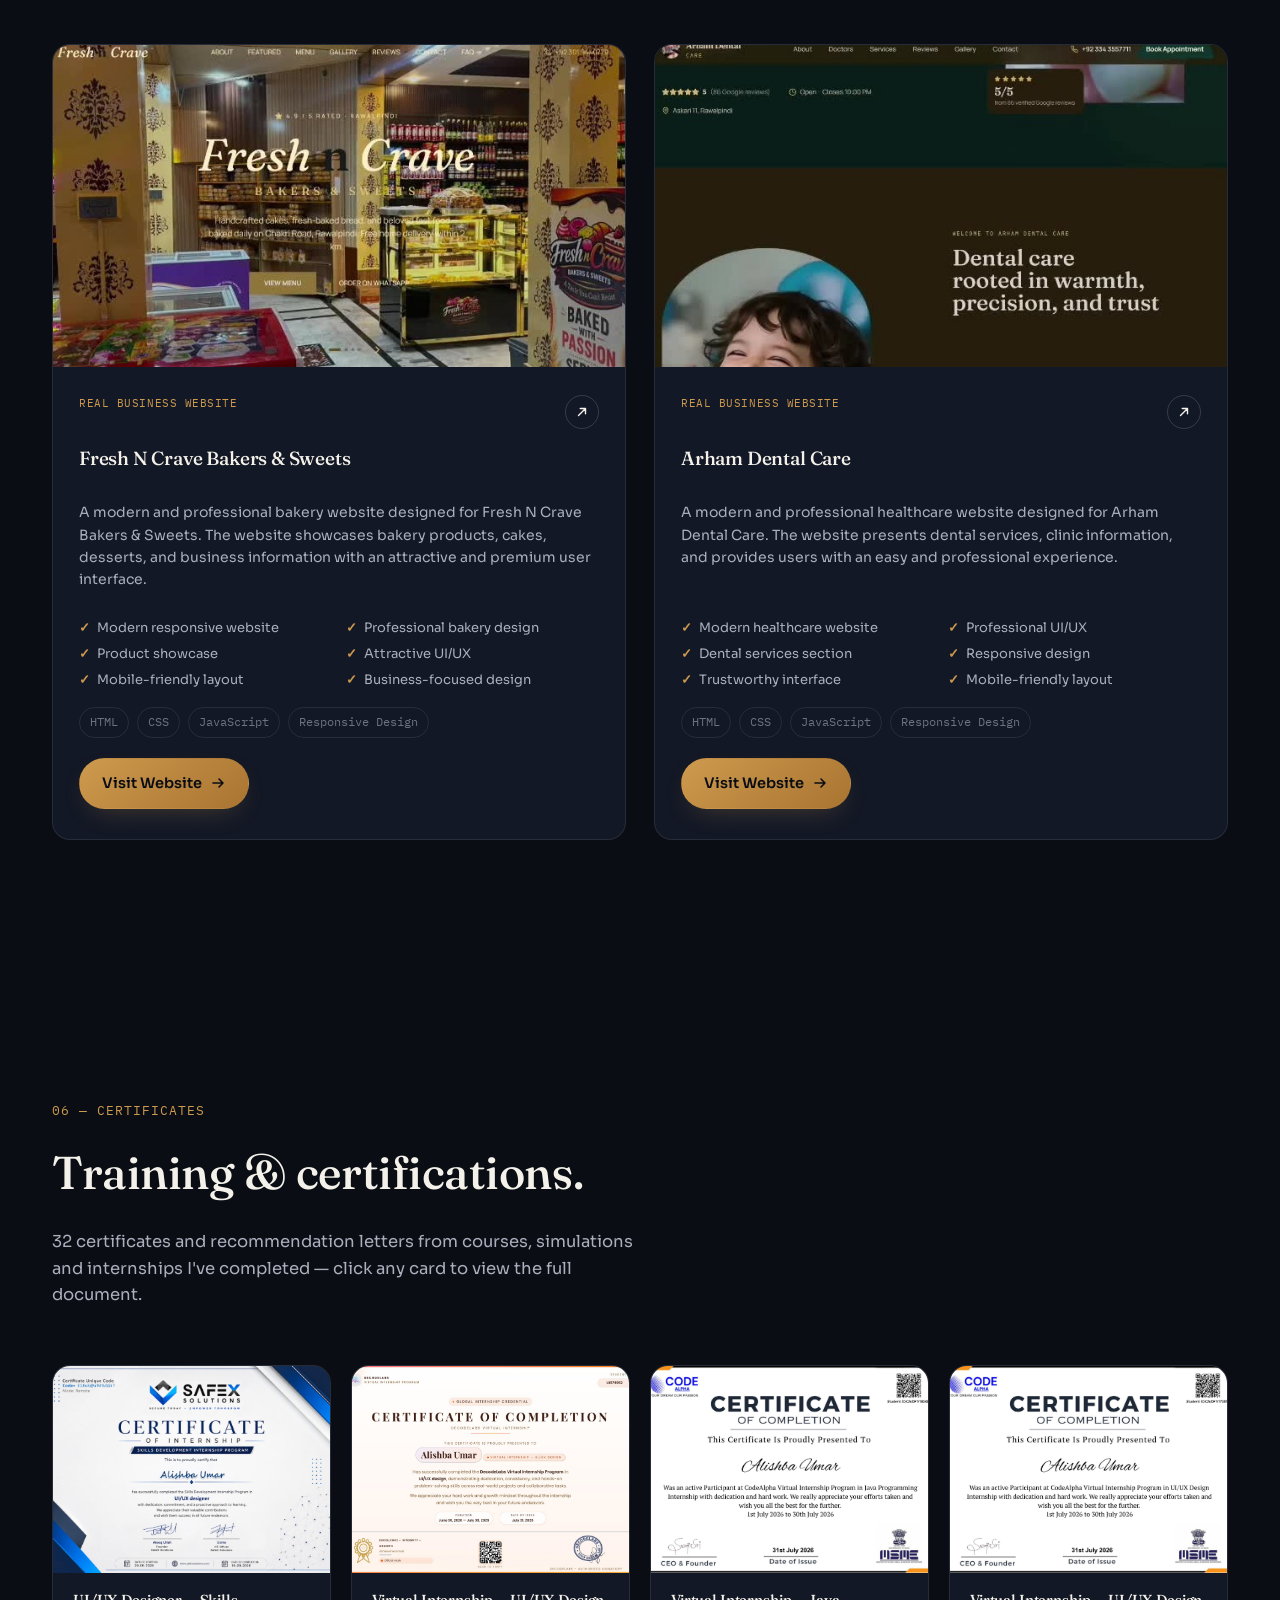
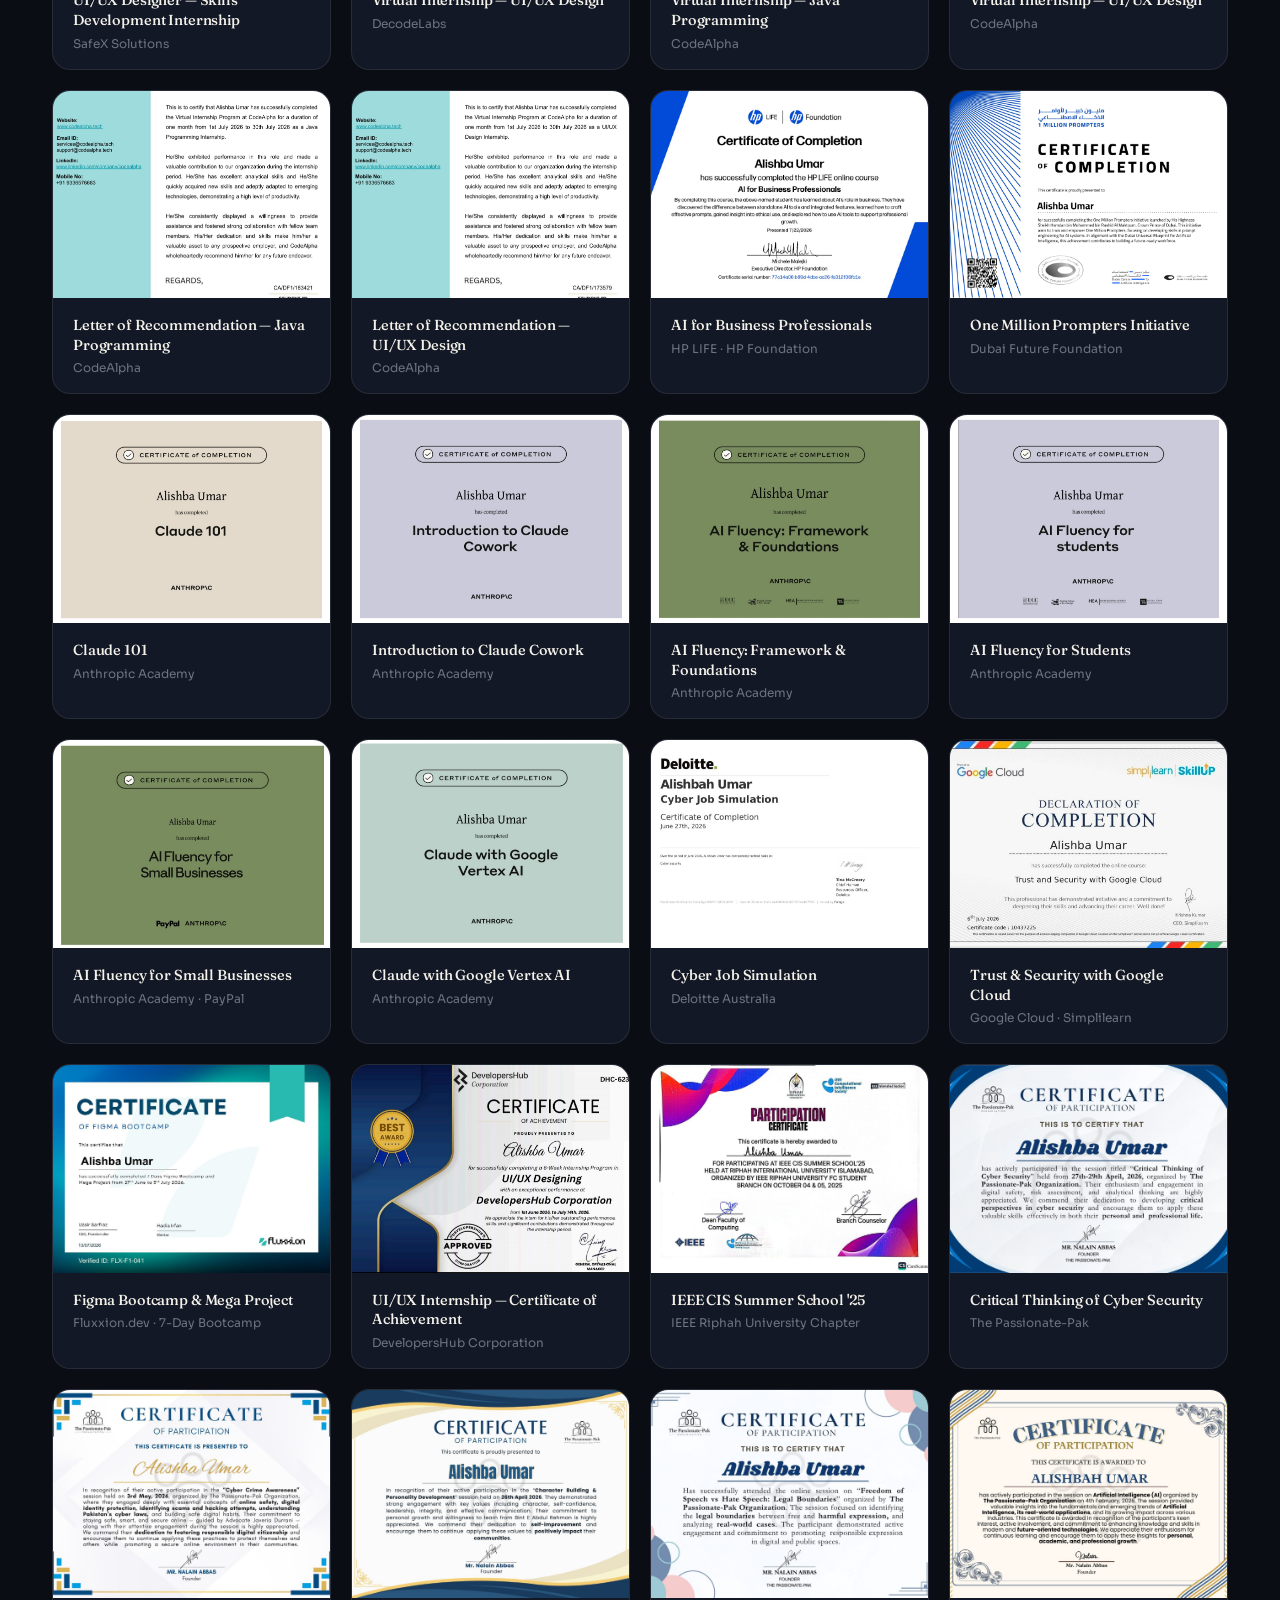
==== commit 9cb0fdbe: "Add Google verification" ====
--- a/portfolio/index.html
+++ b/portfolio/index.html
@@ -1,6 +1,7 @@
 <!DOCTYPE html>
 <html lang="en">
 <head>
+  <meta name="google-site-verification" content="UmVQlEEeTHQUUfcUdq5DF7IdavMjCuPF6BT-xPUWUR4" />
 <meta name="google-site-verification" content="6eNbdSphCd9aAHr0B0IV5jio3WFcJv6o3ofm150xVRo" />
 <meta charset="UTF-8">
 <meta name="viewport" content="width=device-width, initial-scale=1.0">
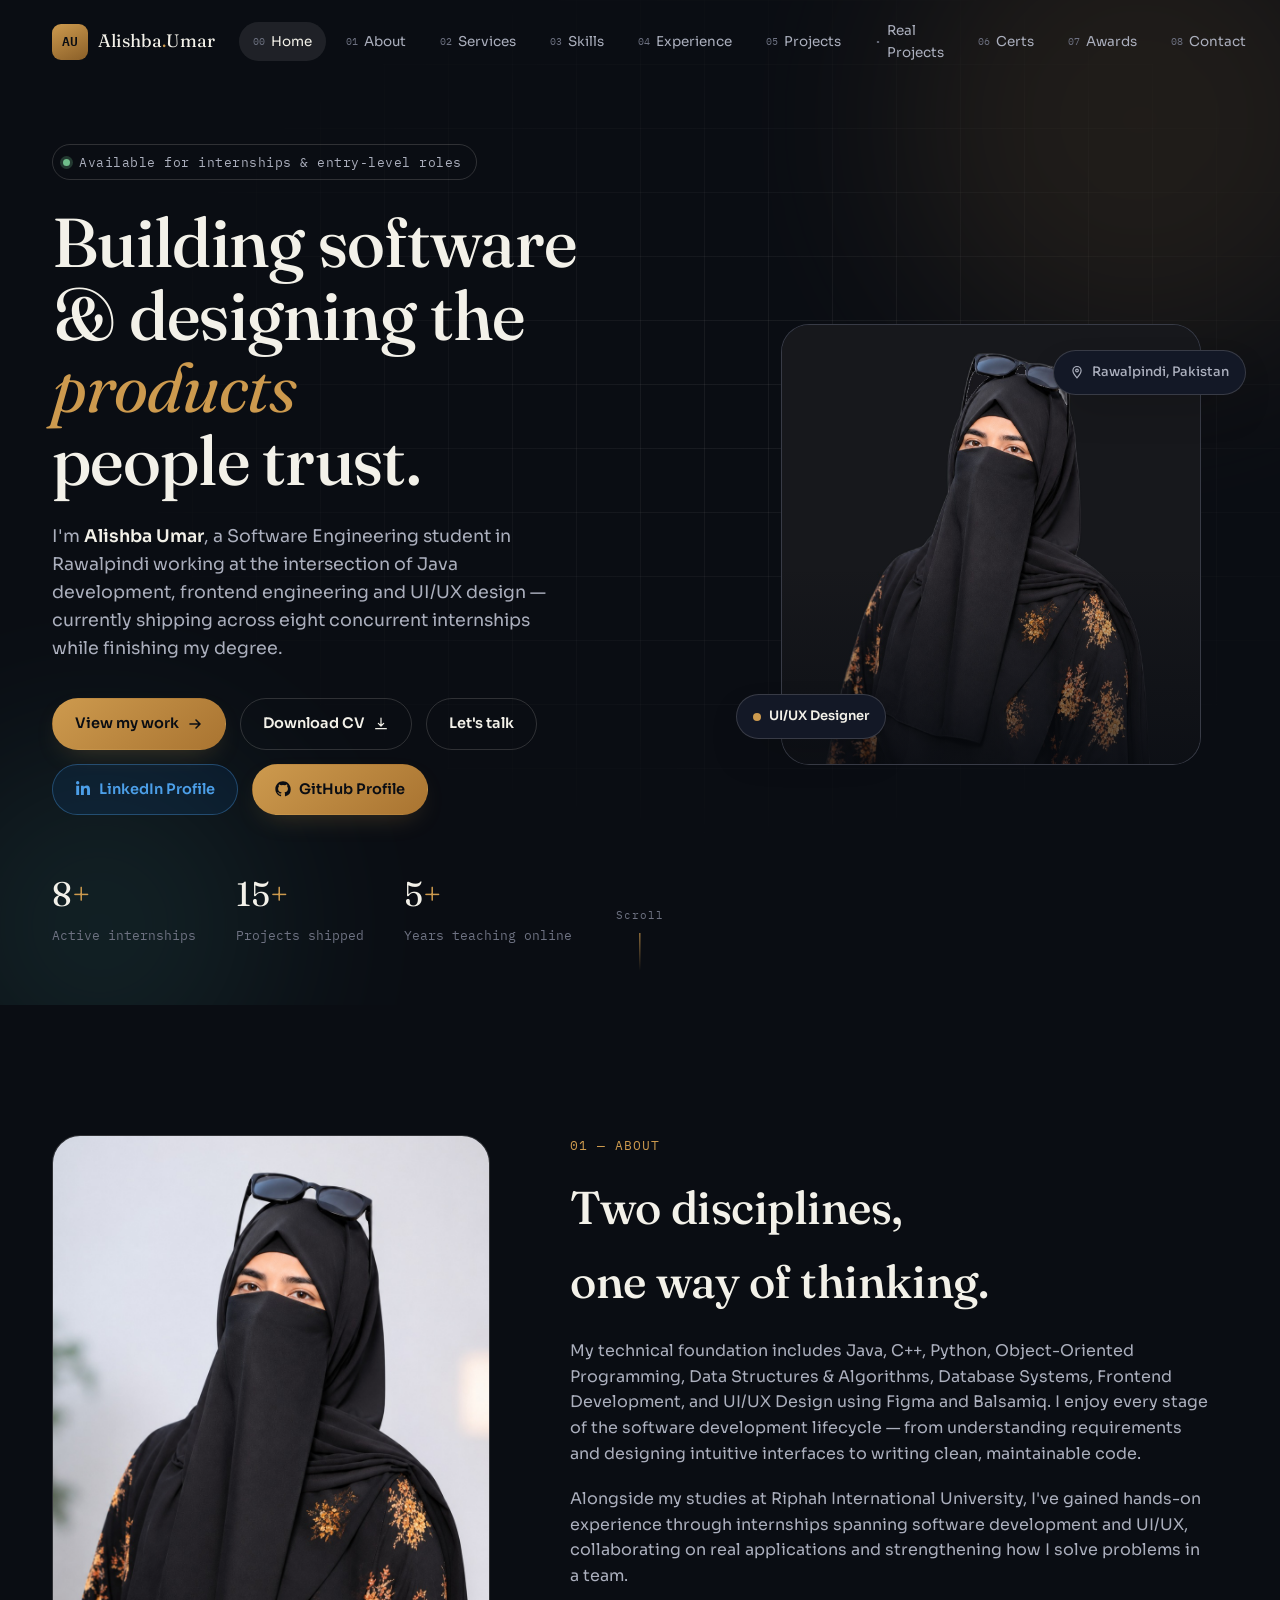
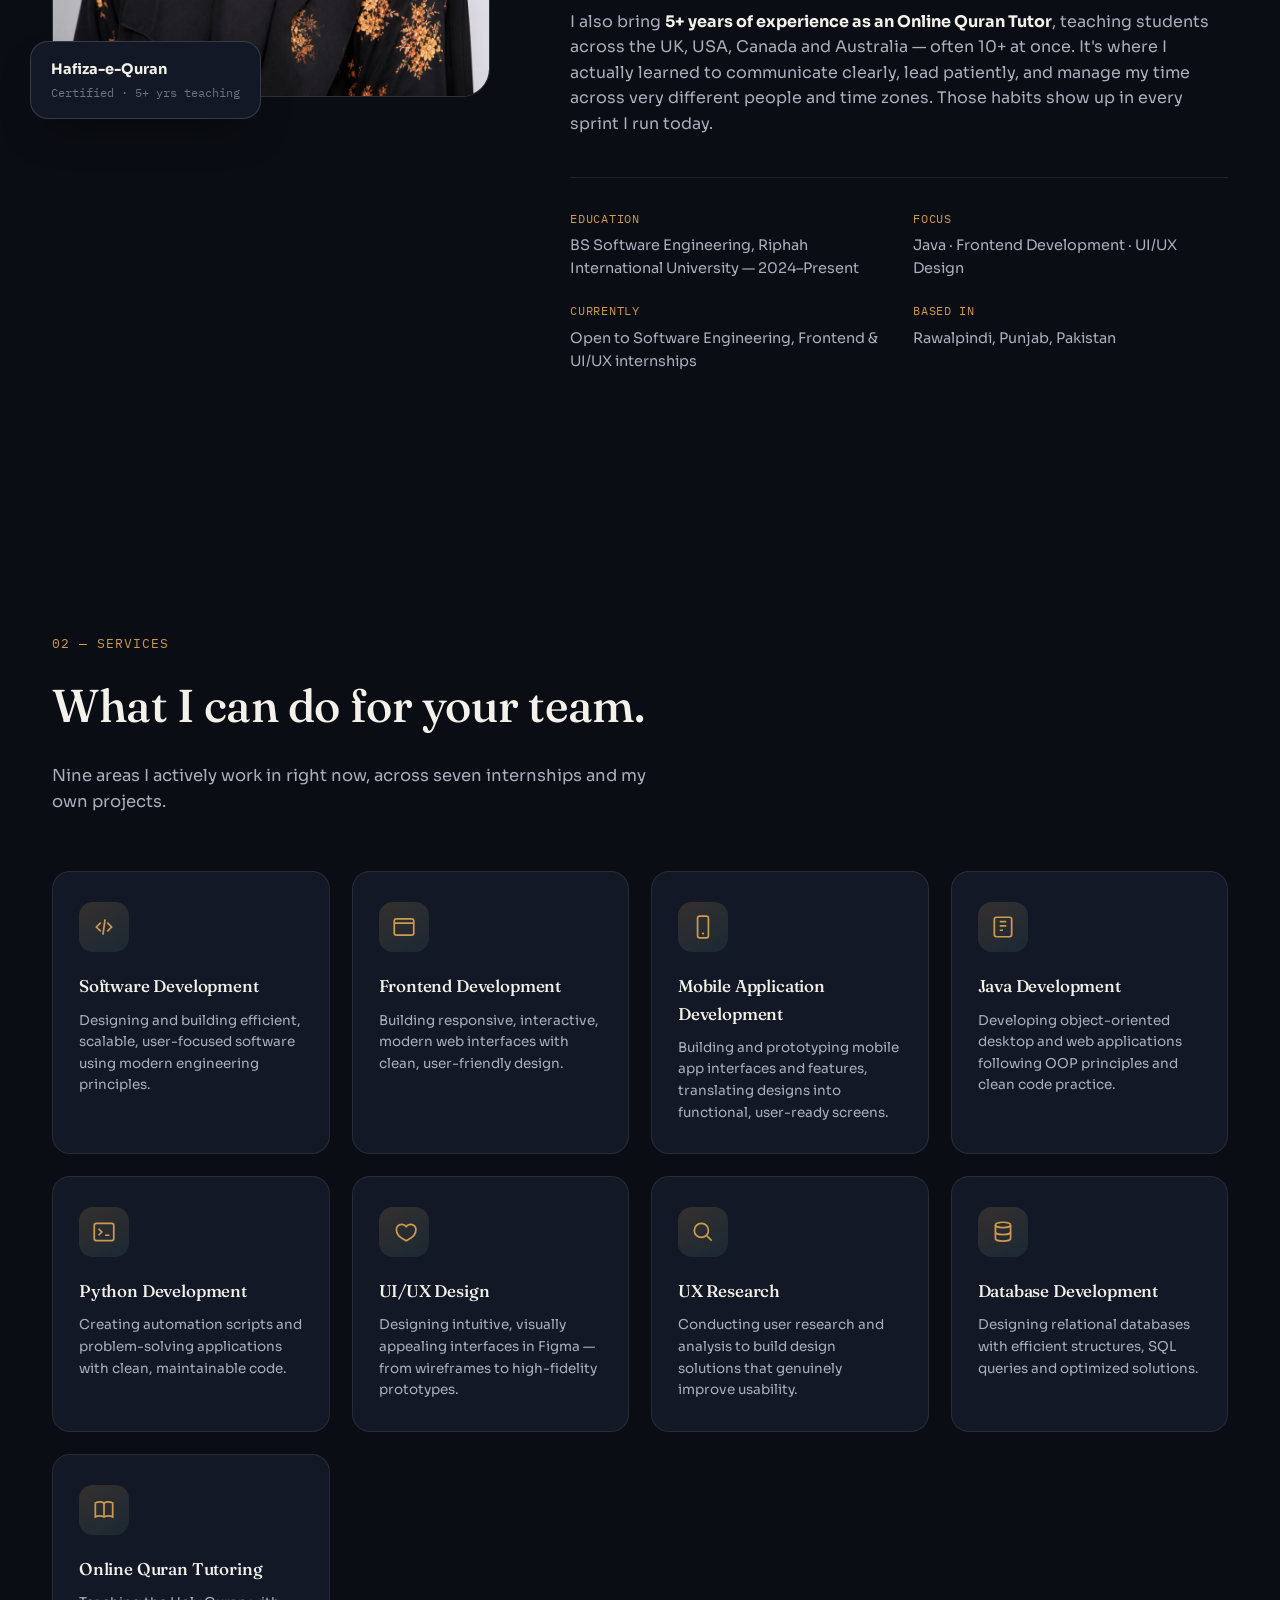
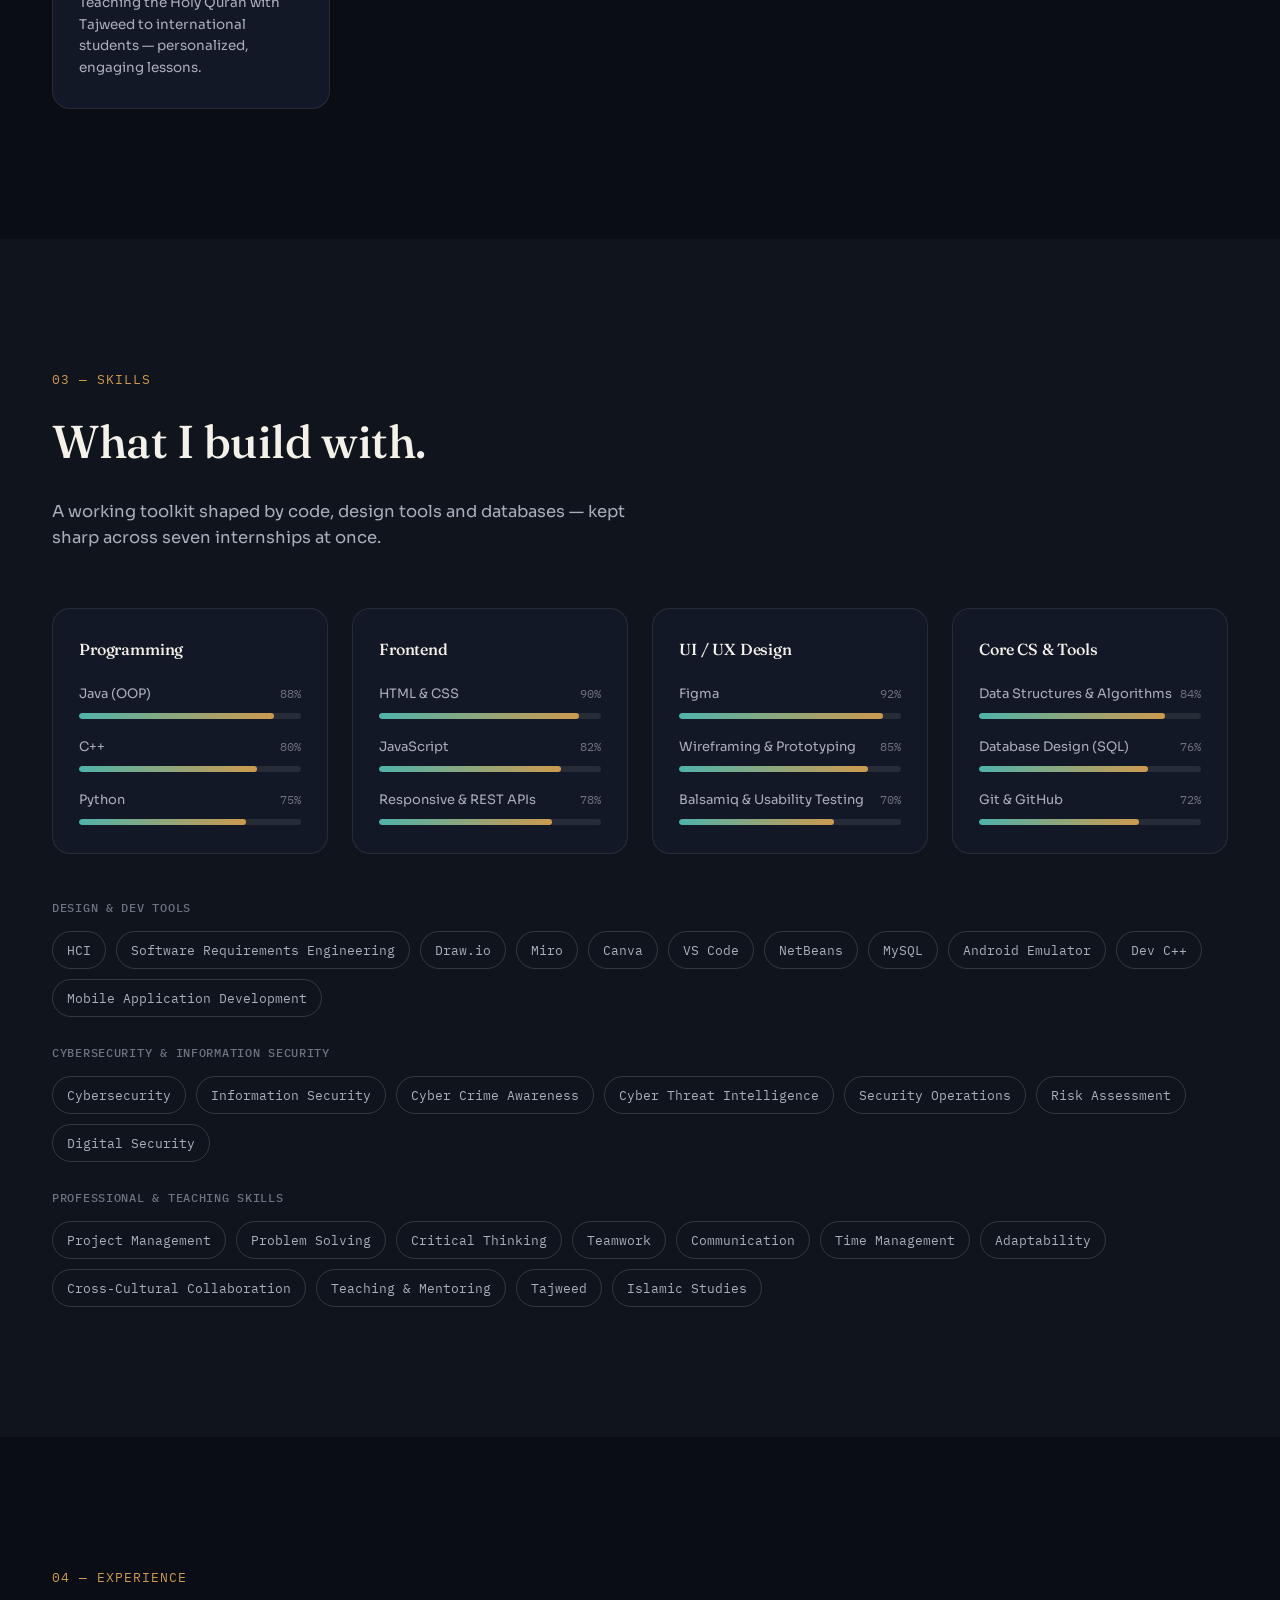
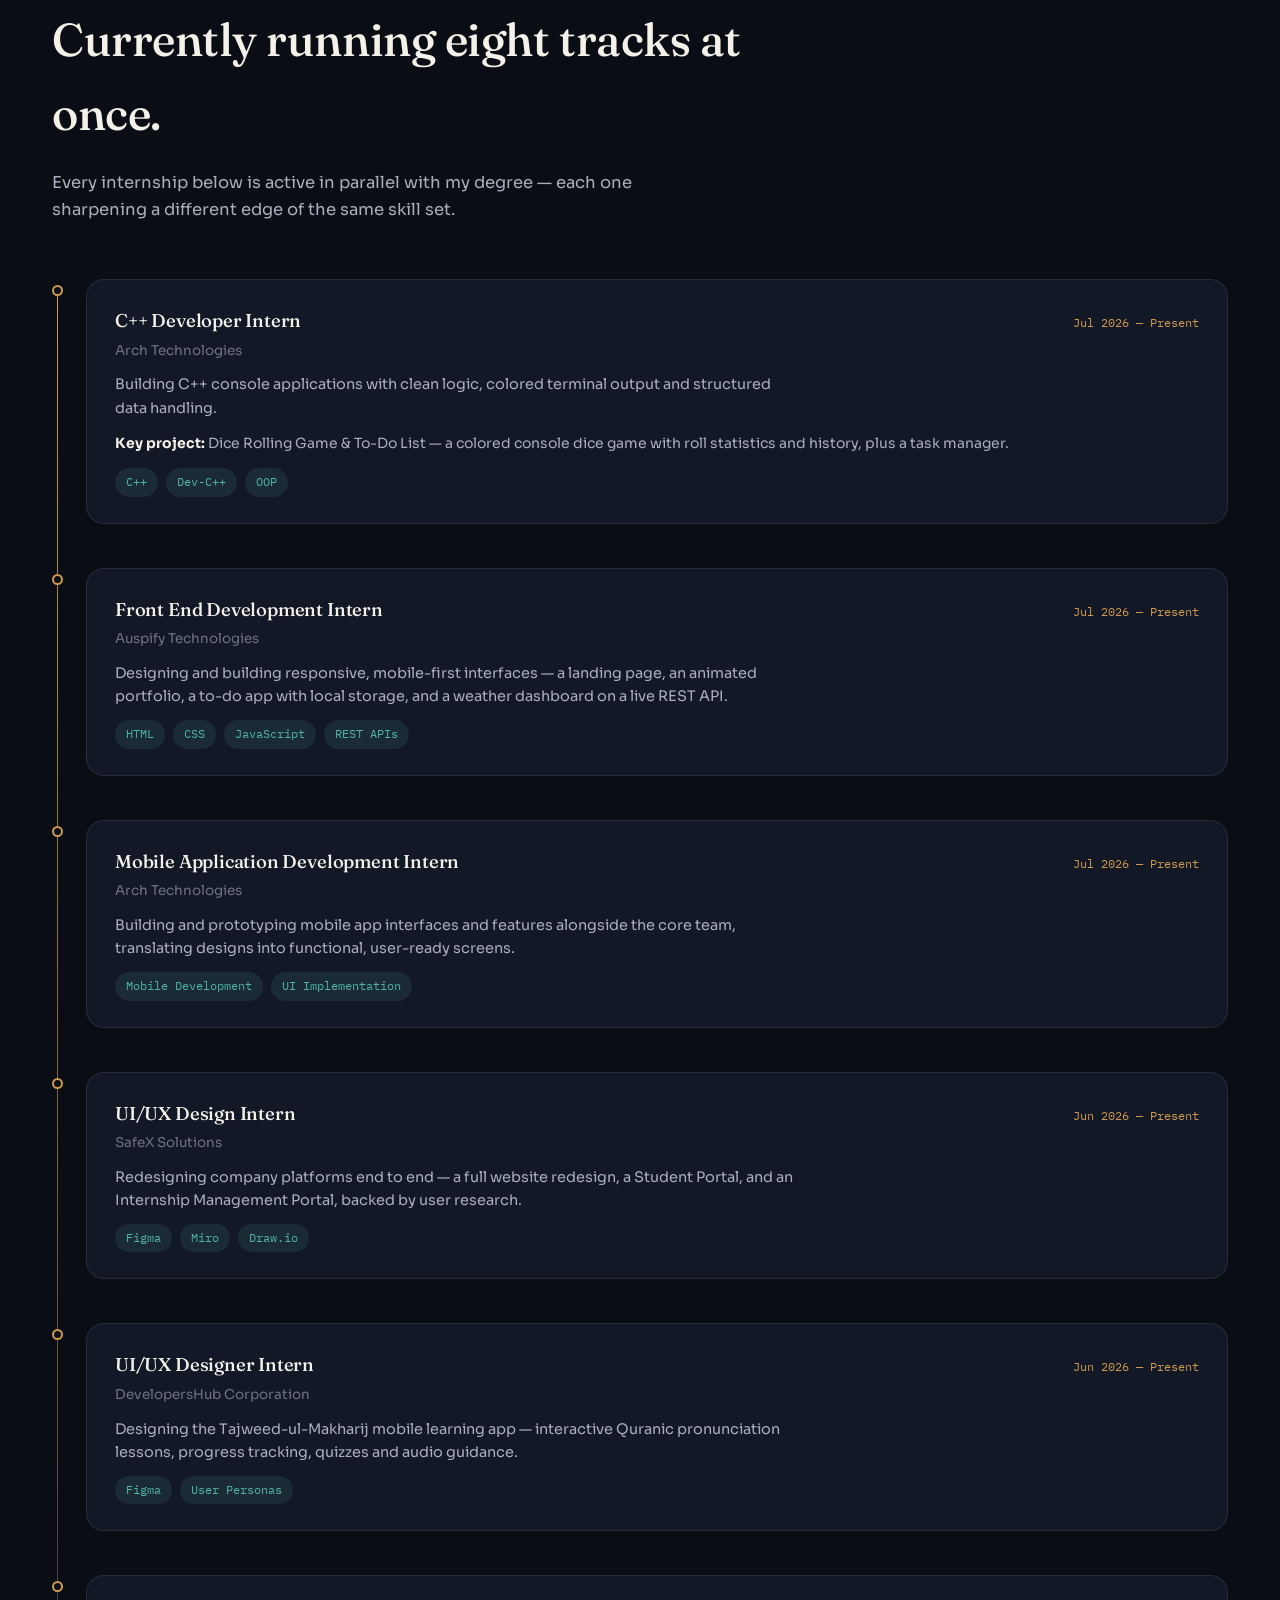
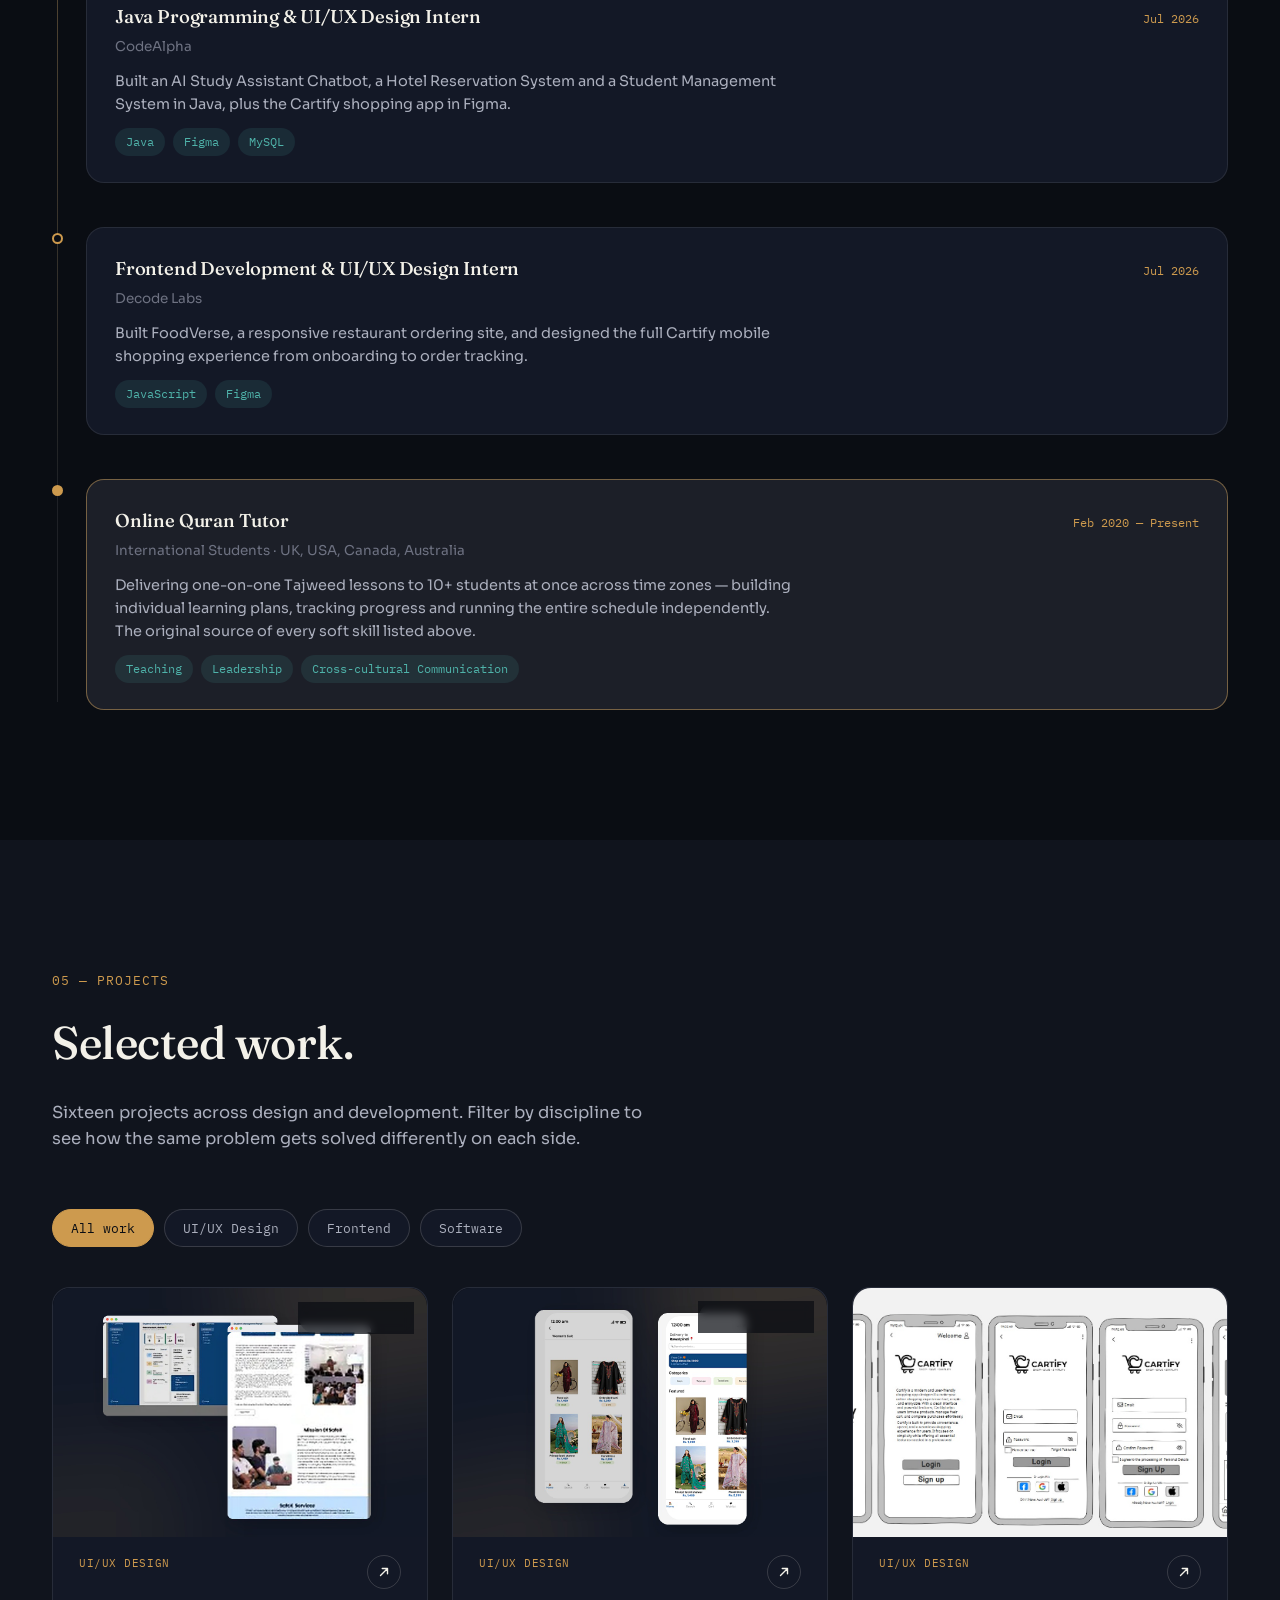
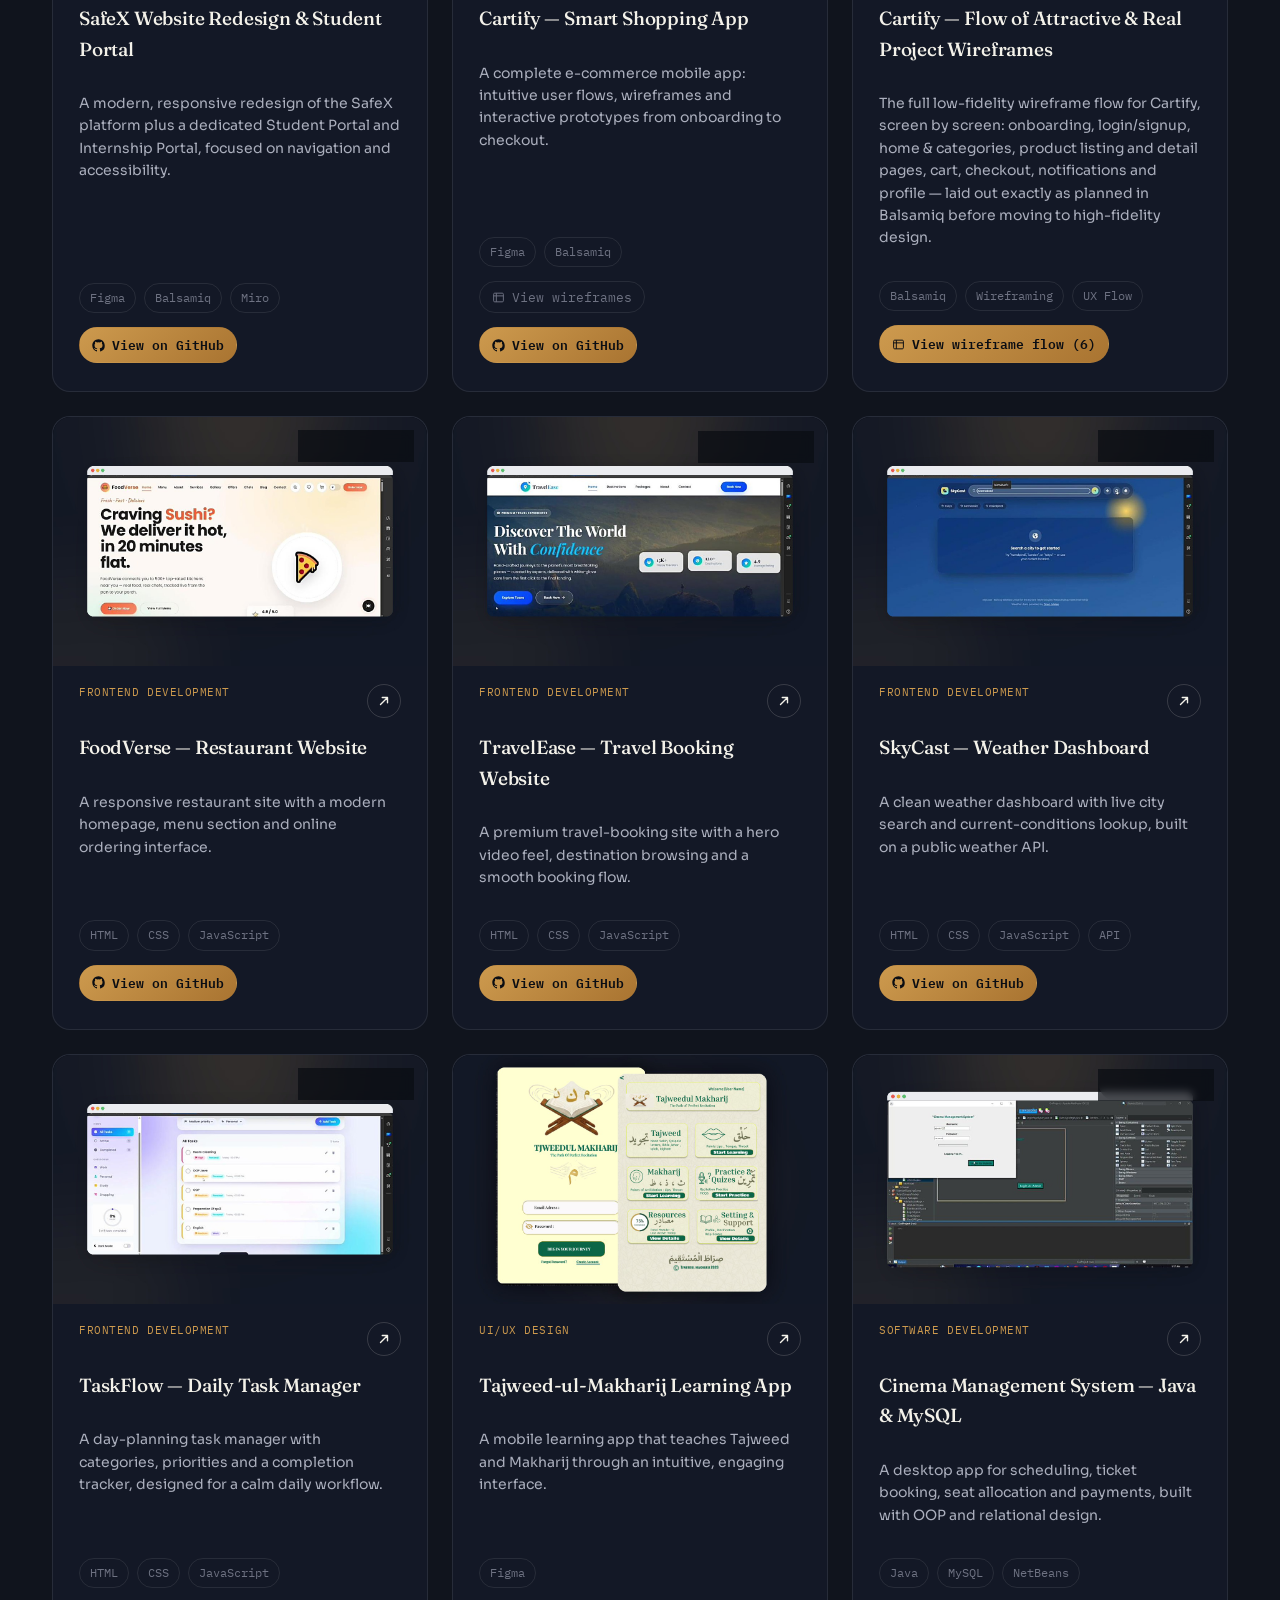
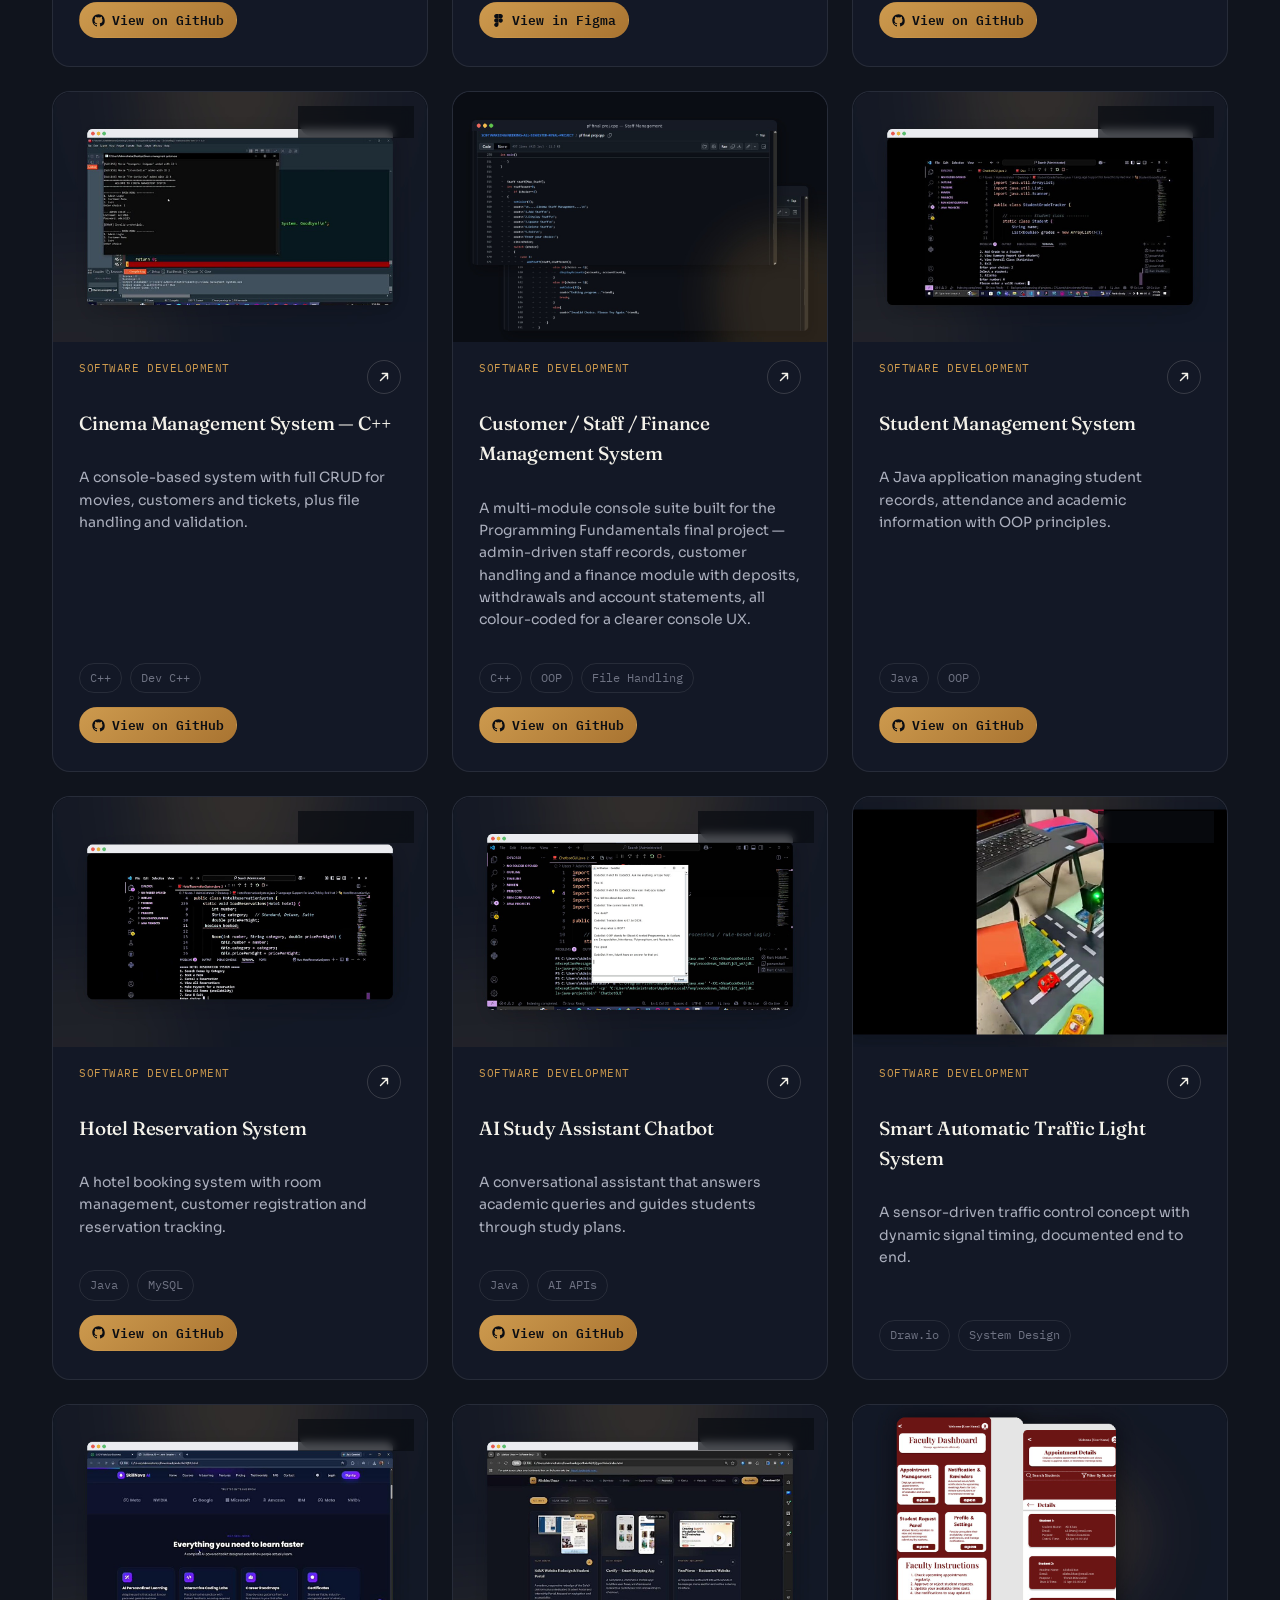
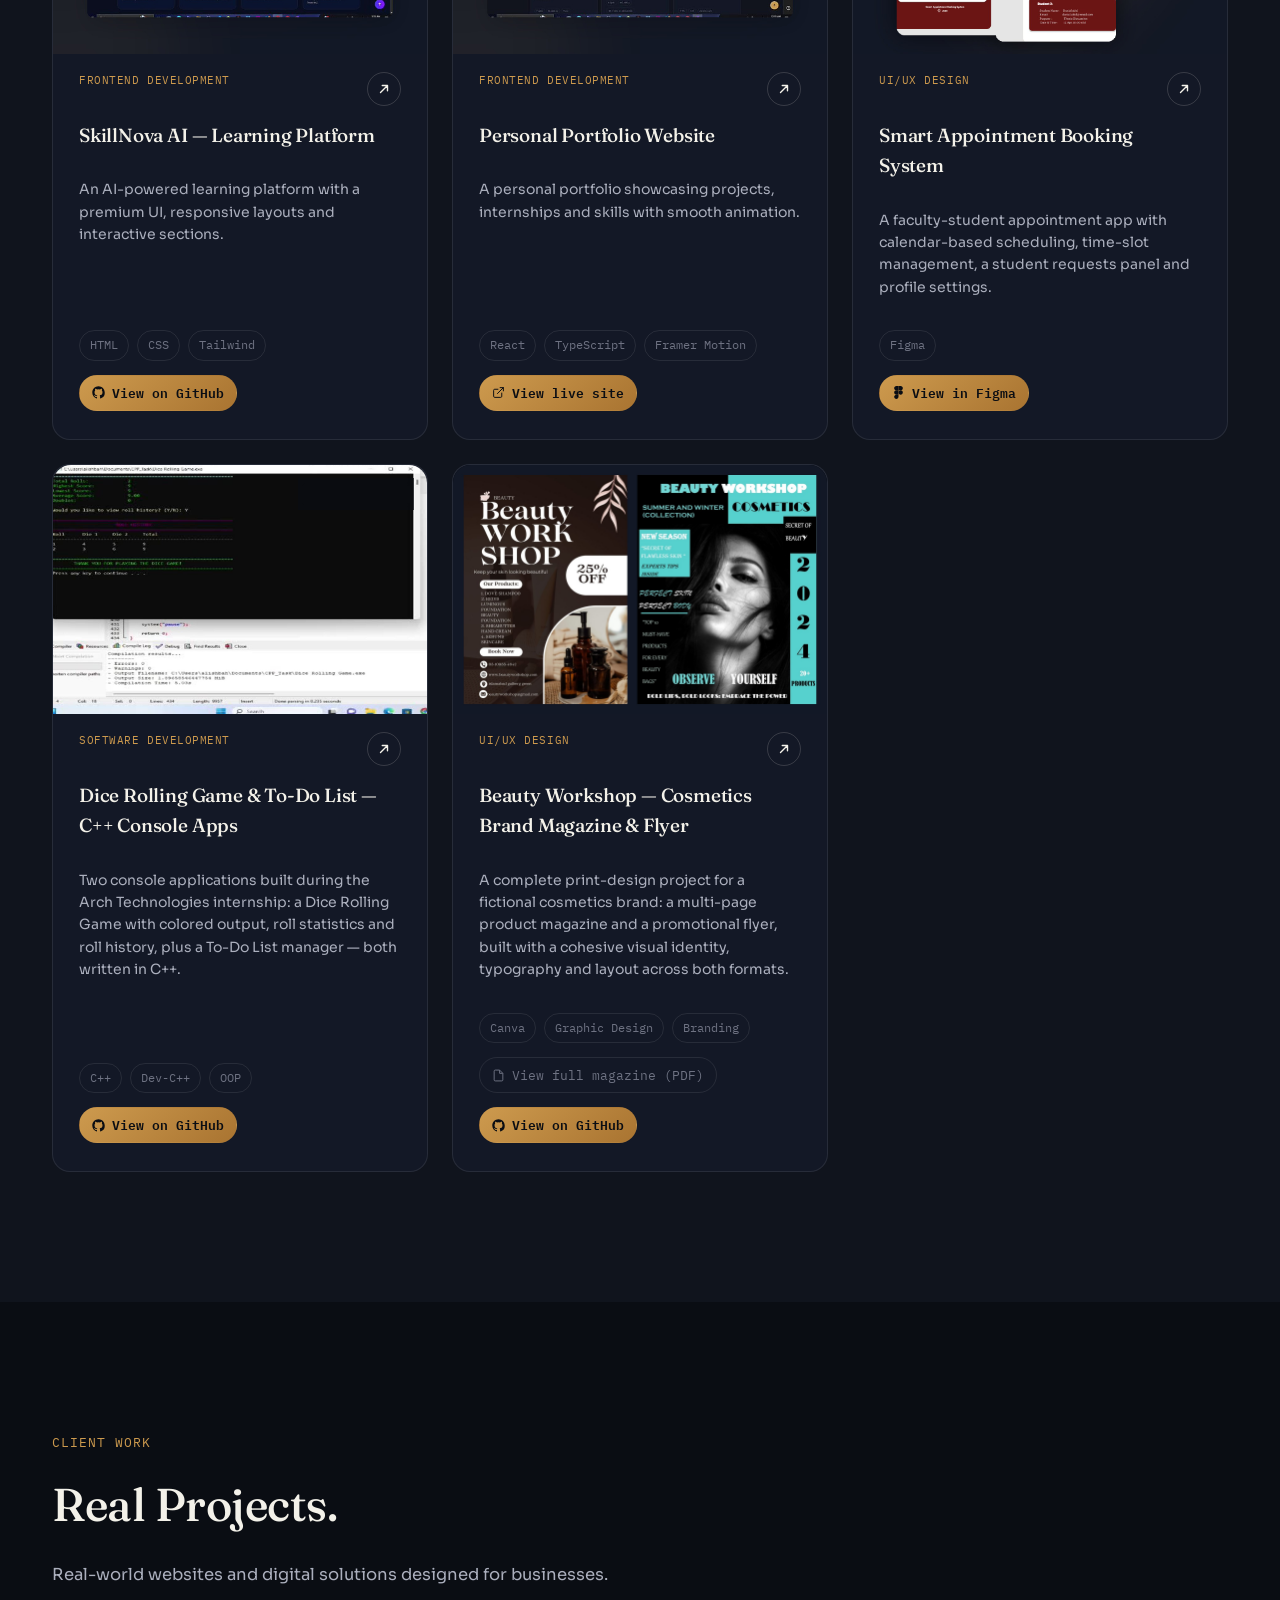
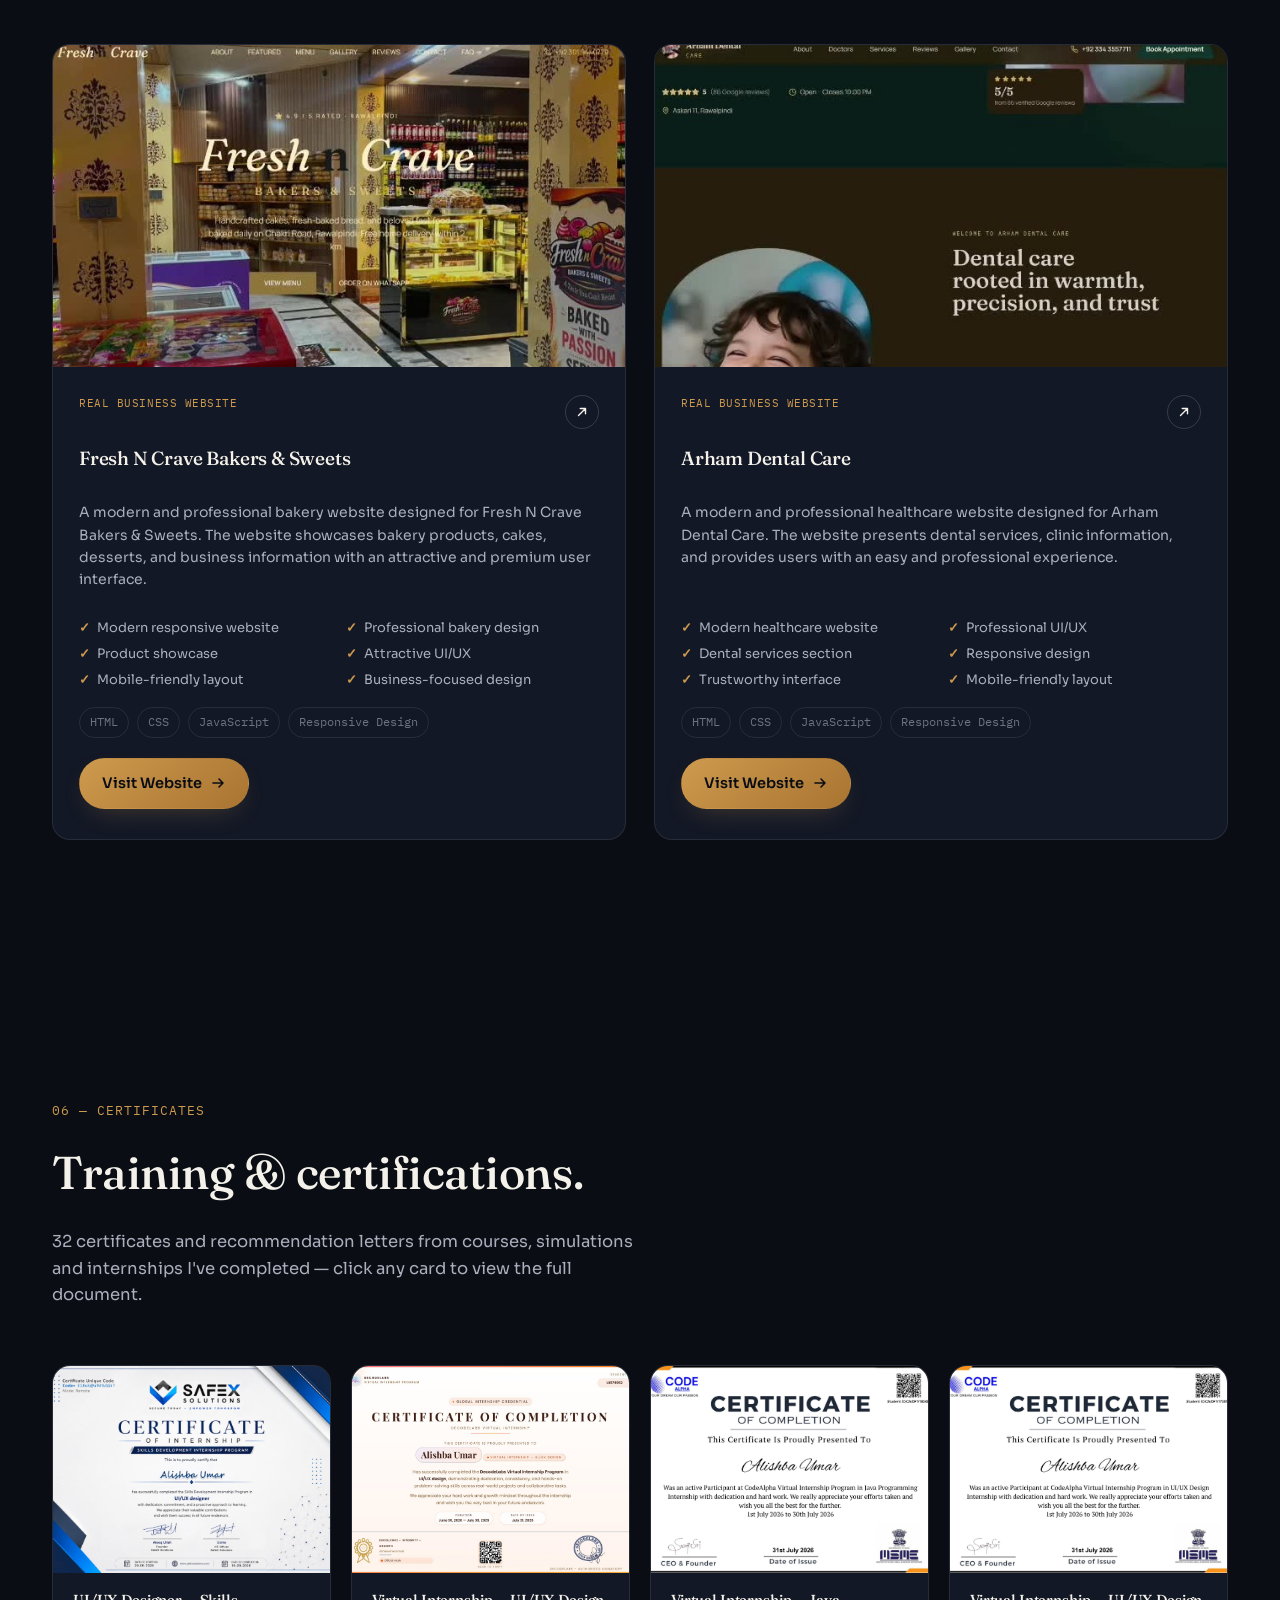
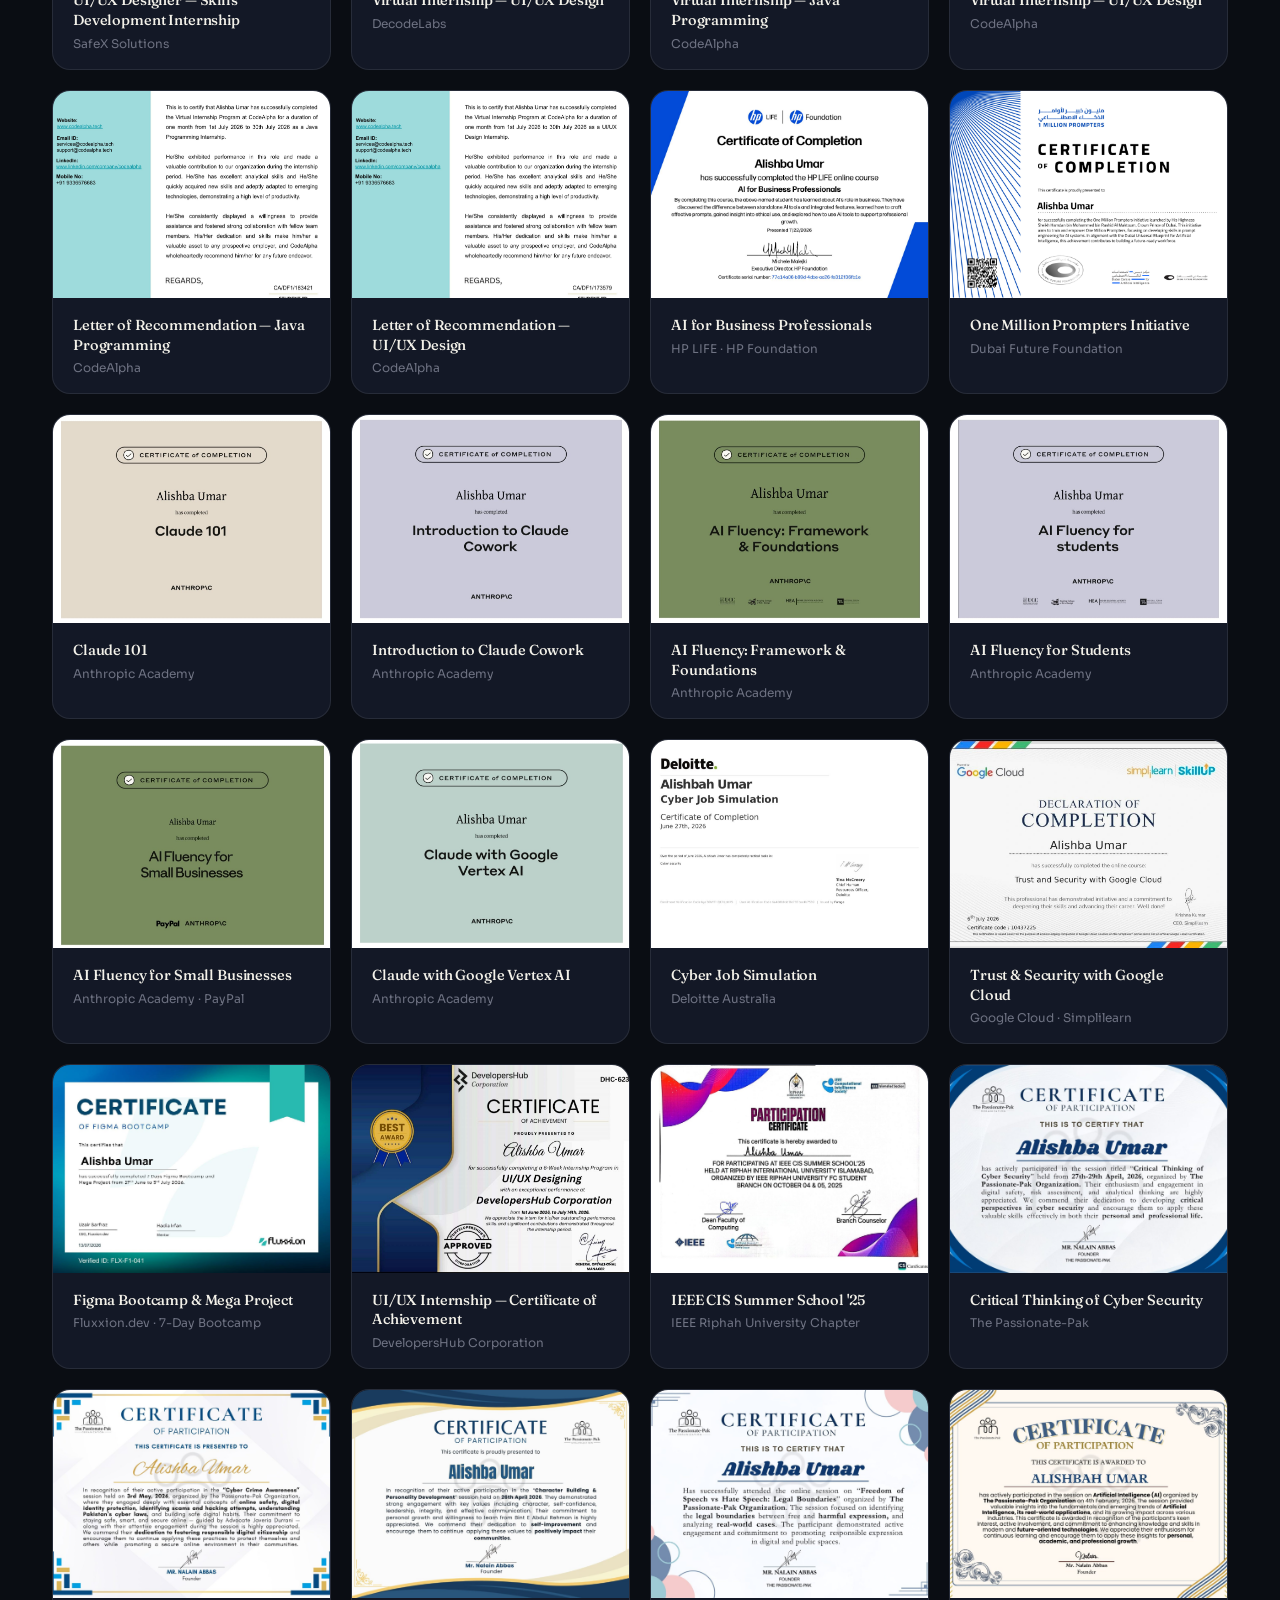
==== commit 61389ea8: "Update Google Search Console verification" ====
--- a/portfolio/index.html
+++ b/portfolio/index.html
@@ -1,22 +1,42 @@
 <!DOCTYPE html>
 <html lang="en">
 <head>
-  <meta name="google-site-verification" content="UmVQlEEeTHQUUfcUdq5DF7IdavMjCuPF6BT-xPUWUR4" />
-<meta name="google-site-verification" content="6eNbdSphCd9aAHr0B0IV5jio3WFcJv6o3ofm150xVRo" />
-<meta charset="UTF-8">
-<meta name="viewport" content="width=device-width, initial-scale=1.0">
-<title>Alishba Umar — Software Engineer &amp; UI/UX Designer</title>
-<meta name="description" content="Alishba Umar — Software Engineering student specializing in Java, frontend development and UI/UX design. Portfolio of projects, internships and case studies.">
-<meta name="keywords" content="Alishba Umar, Software Engineer, UI/UX Designer, Frontend Developer, Java Developer, Portfolio">
-<meta name="author" content="Alishba Umar">
-<meta property="og:title" content="Alishba Umar — Software Engineer & UI/UX Designer">
-<meta property="og:description" content="Portfolio of Alishba Umar — Java, Frontend Development, UI/UX Design.">
-<meta property="og:type" content="website">
-<link rel="preconnect" href="https://fonts.googleapis.com">
-<link rel="preconnect" href="https://fonts.gstatic.com" crossorigin>
-<link href="https://fonts.googleapis.com/css2?family=Fraunces:ital,opsz,wght@0,9..144,300;0,9..144,400;0,9..144,500;0,9..144,600;0,9..144,700;1,9..144,400;1,9..144,500&family=Sora:wght@300;400;500;600;700;800&family=IBM+Plex+Mono:wght@400;500;600&display=swap" rel="stylesheet">
-<link rel="stylesheet" href="style.css">
-<noscript><style>[data-reveal]{opacity:1 !important; transform:none !important;} .loader{display:none !important;}</style></noscript>
+  <meta name="google-site-verification" content="s0aanZuP_vcmPvubRF5WL6Lh5K-pw2laPJ-TsLDrdXU" />
+
+  <meta charset="UTF-8">
+  <meta name="viewport" content="width=device-width, initial-scale=1.0">
+
+  <title>Alishba Umar — Software Engineer &amp; UI/UX Designer</title>
+
+  <meta name="description" content="Alishba Umar — Software Engineering student specializing in Java, frontend development and UI/UX design. Portfolio of projects, internships and case studies.">
+
+  <meta name="keywords" content="Alishba Umar, Software Engineer, UI/UX Designer, Frontend Developer, Java Developer, Portfolio">
+
+  <meta name="author" content="Alishba Umar">
+
+  <meta property="og:title" content="Alishba Umar — Software Engineer & UI/UX Designer">
+  <meta property="og:description" content="Portfolio of Alishba Umar — Java, Frontend Development, UI/UX Design.">
+  <meta property="og:type" content="website">
+
+  <link rel="preconnect" href="https://fonts.googleapis.com">
+  <link rel="preconnect" href="https://fonts.gstatic.com" crossorigin>
+
+  <link href="https://fonts.googleapis.com/css2?family=Fraunces:ital,opsz,wght@0,9..144,300;0,9..144,400;0,9..144,500;0,9..144,600;0,9..144,700;1,9..144,400;1,9..144,500&family=Sora:wght@300;400;500;600;700;800&family=IBM+Plex+Mono:wght@400;500;600&display=swap" rel="stylesheet">
+
+  <link rel="stylesheet" href="style.css">
+
+  <noscript>
+    <style>
+      [data-reveal] {
+        opacity: 1 !important;
+        transform: none !important;
+      }
+
+      .loader {
+        display: none !important;
+      }
+    </style>
+  </noscript>
 </head>
 <body>
 
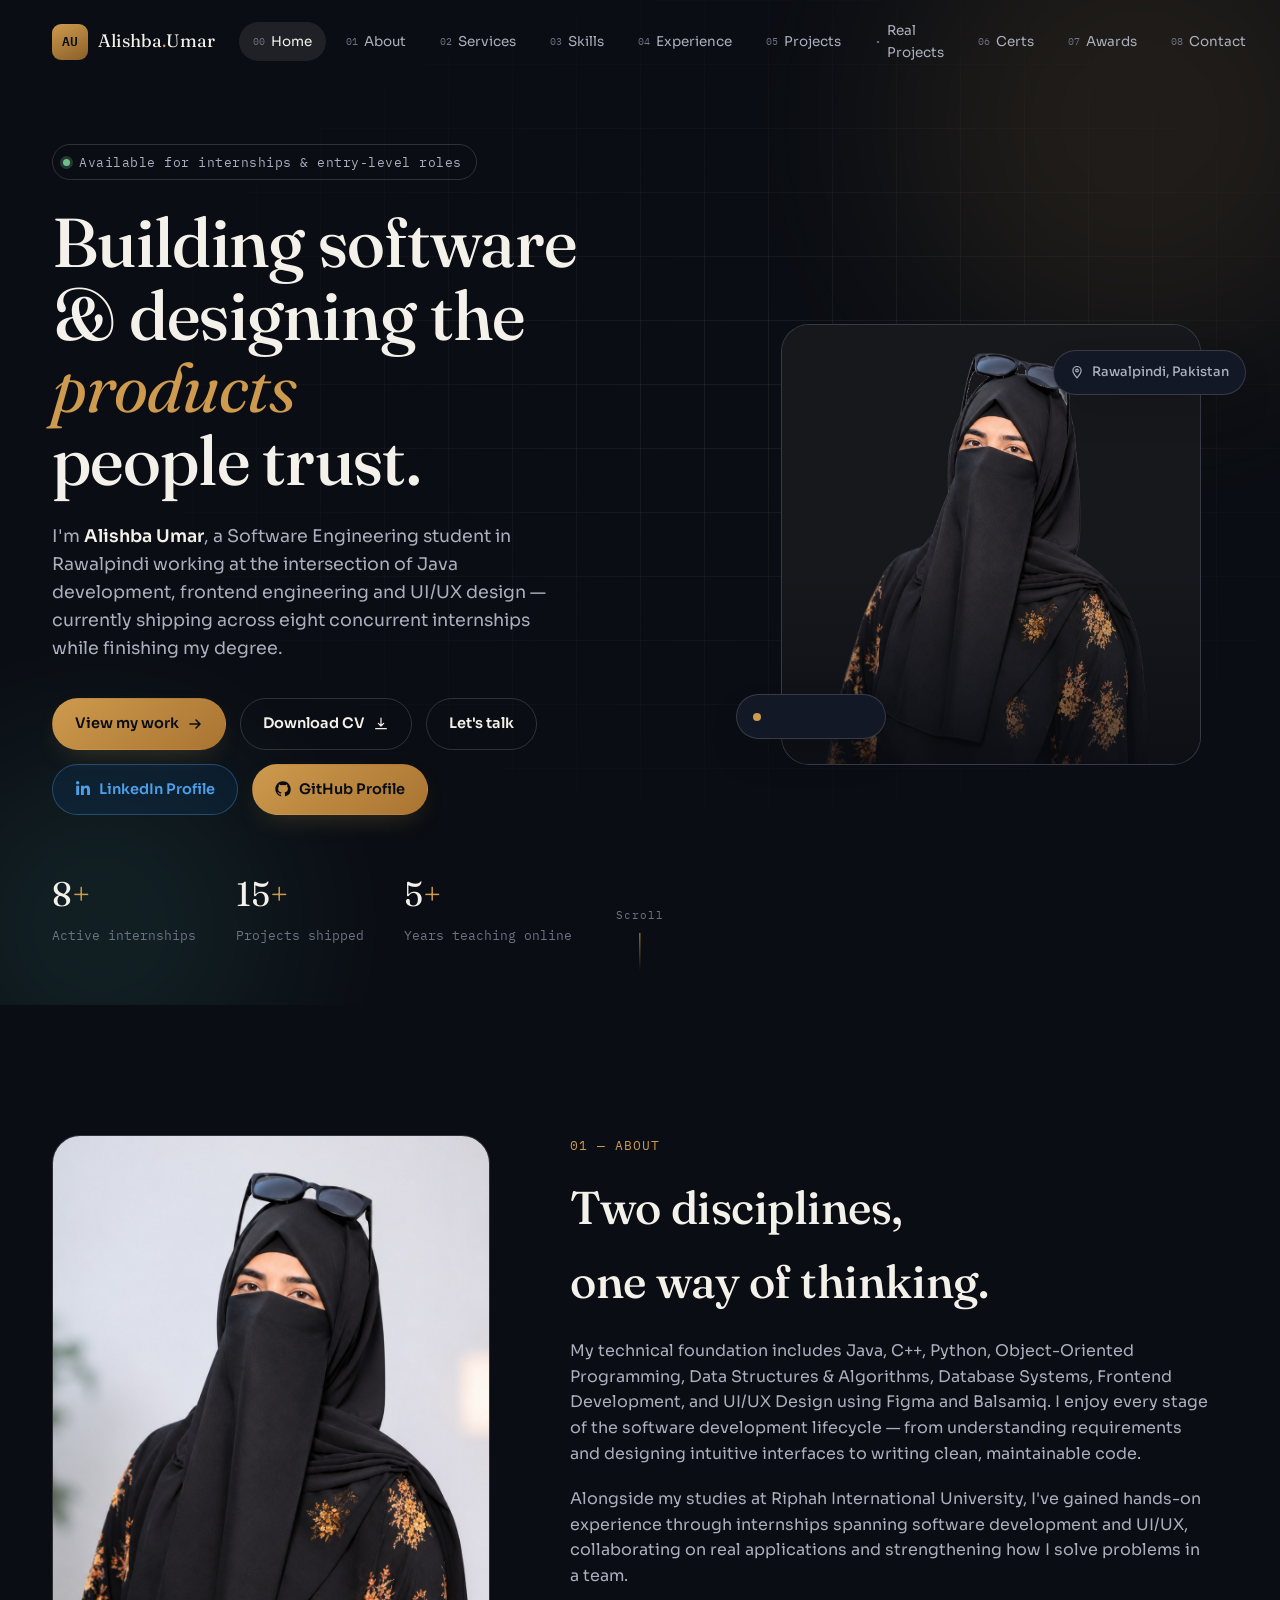
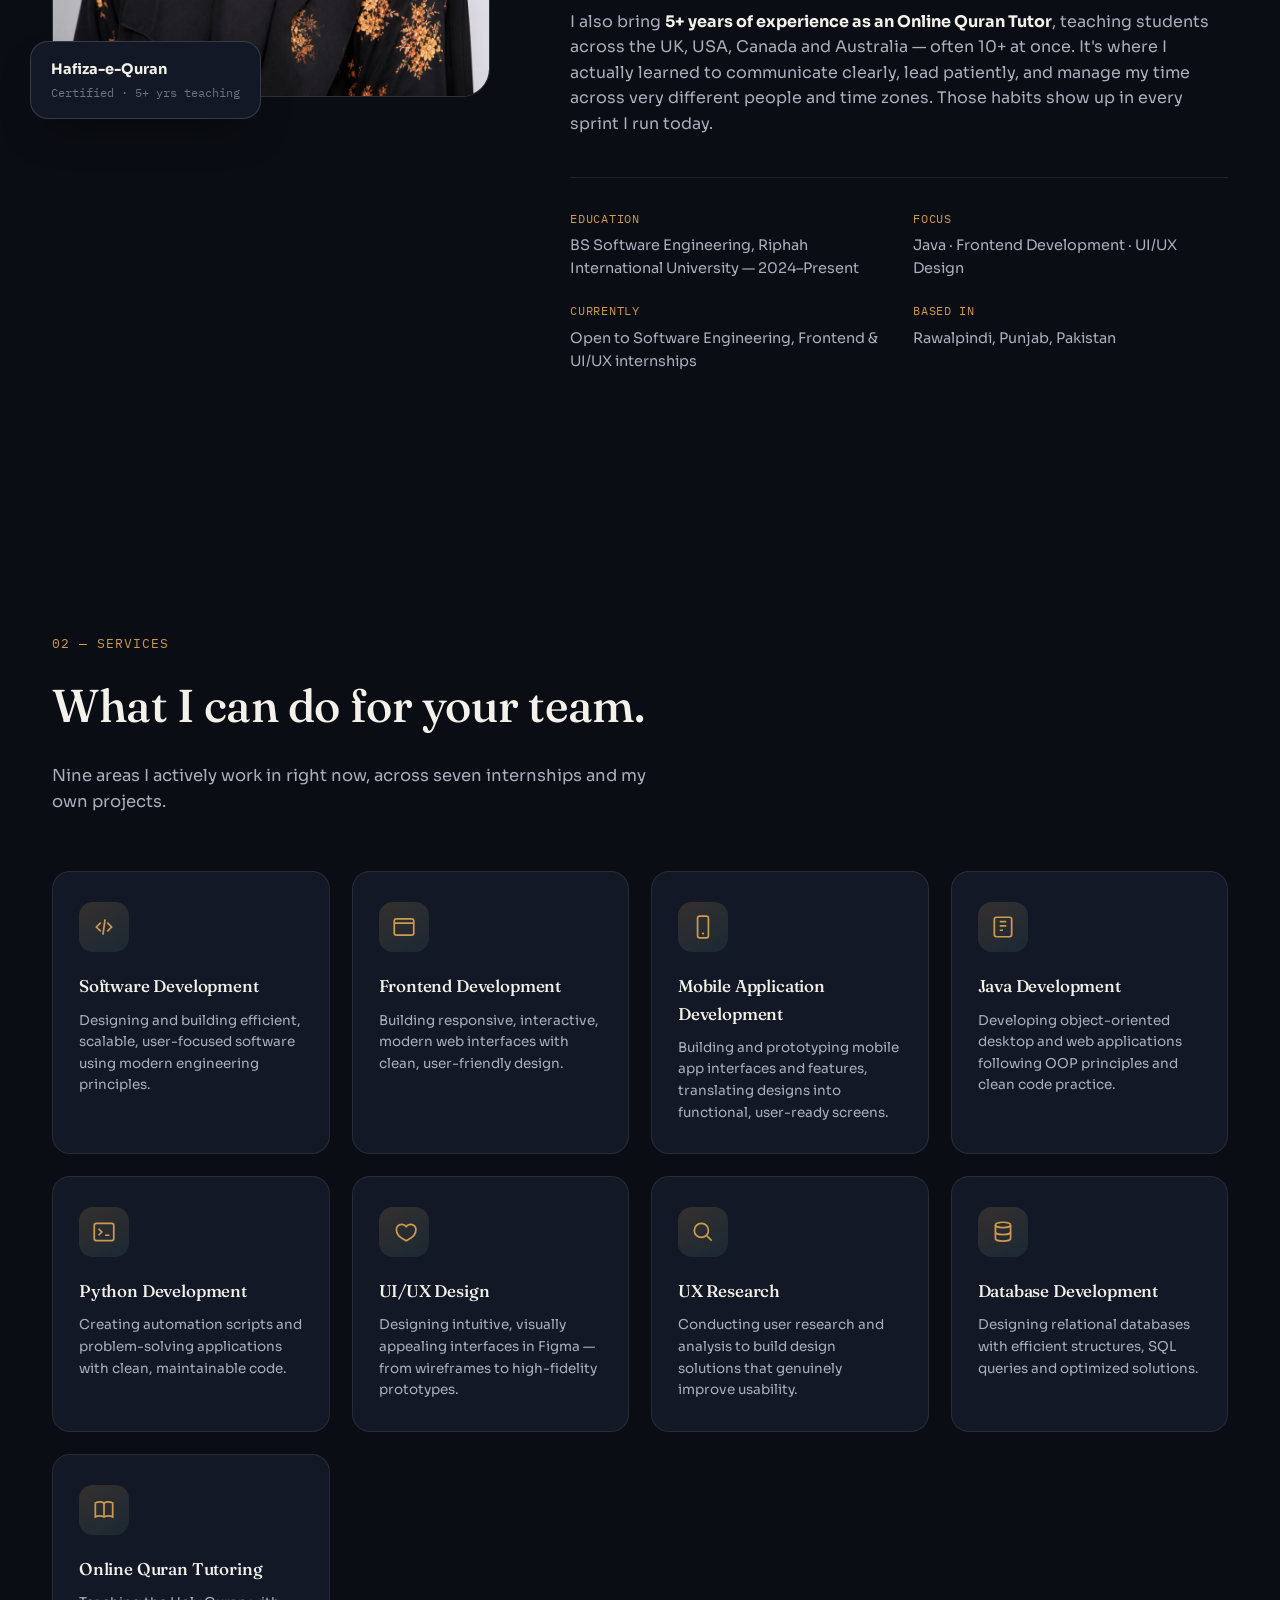
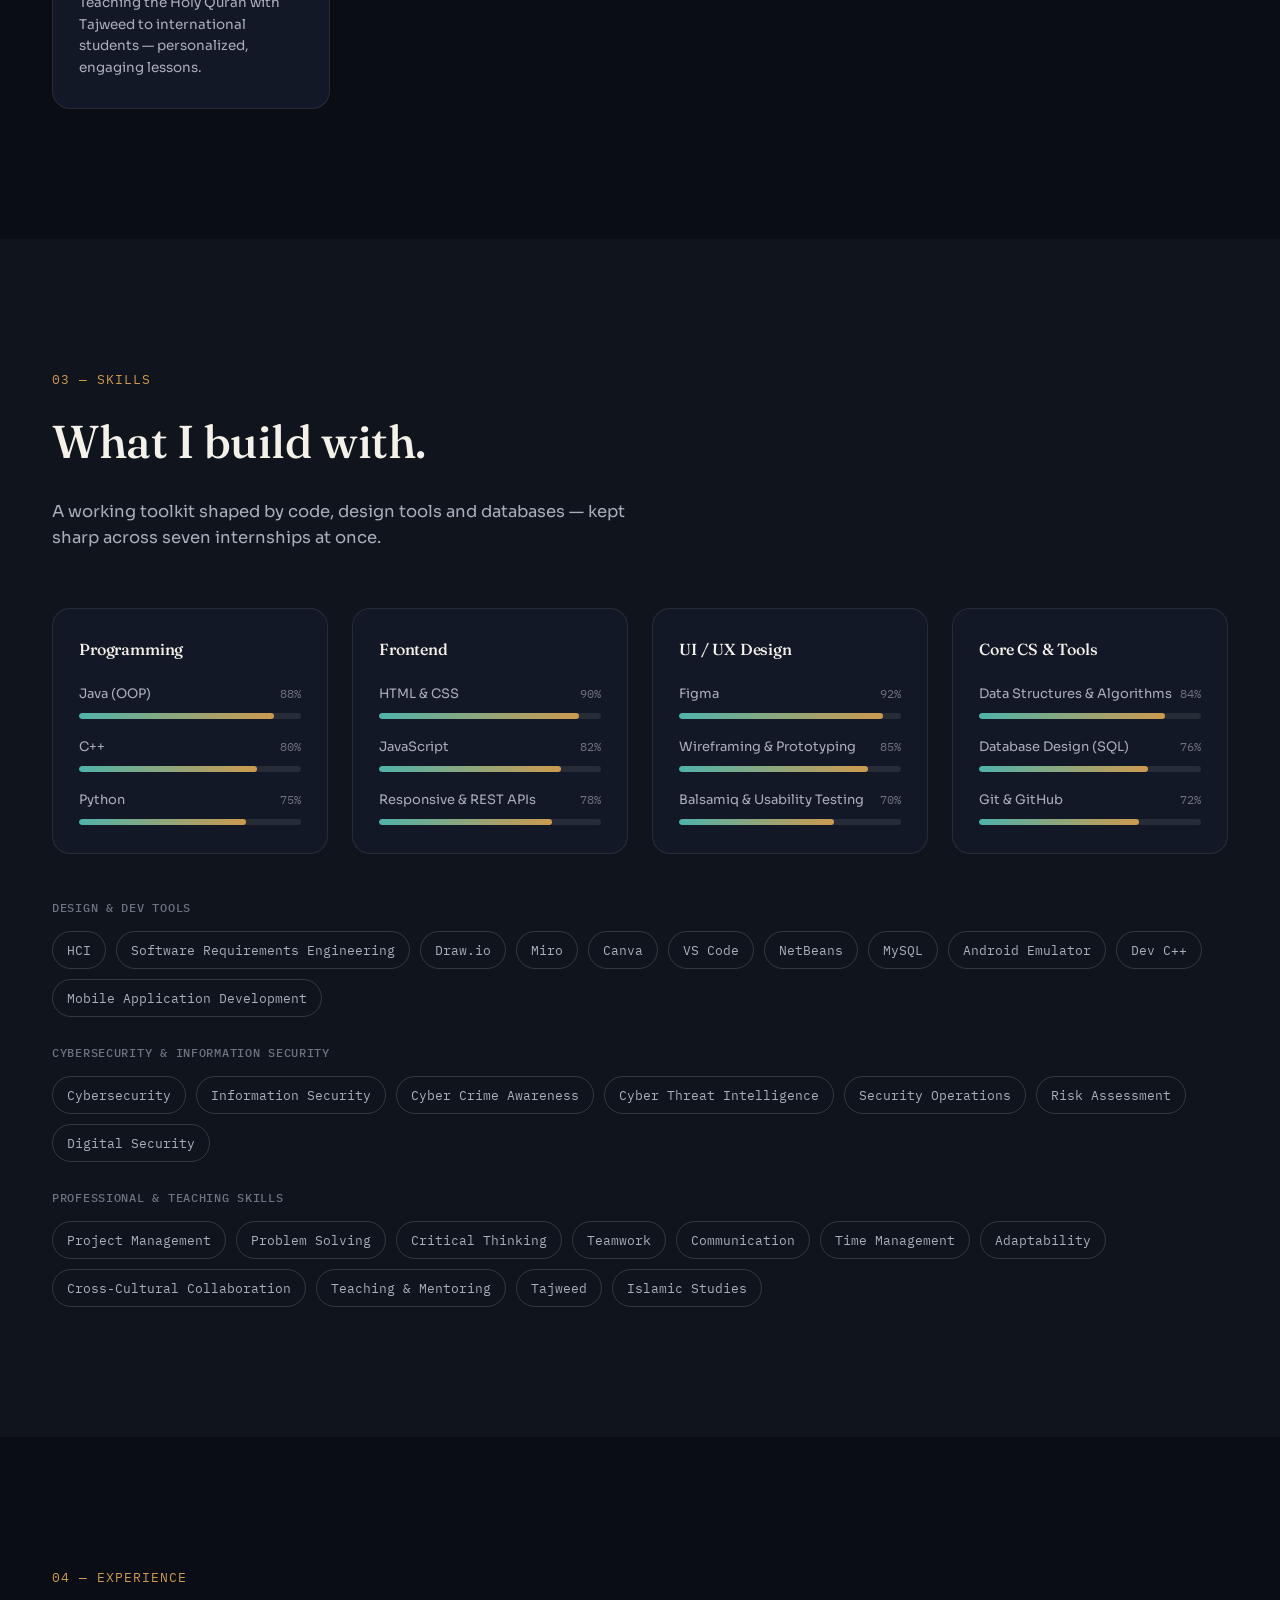
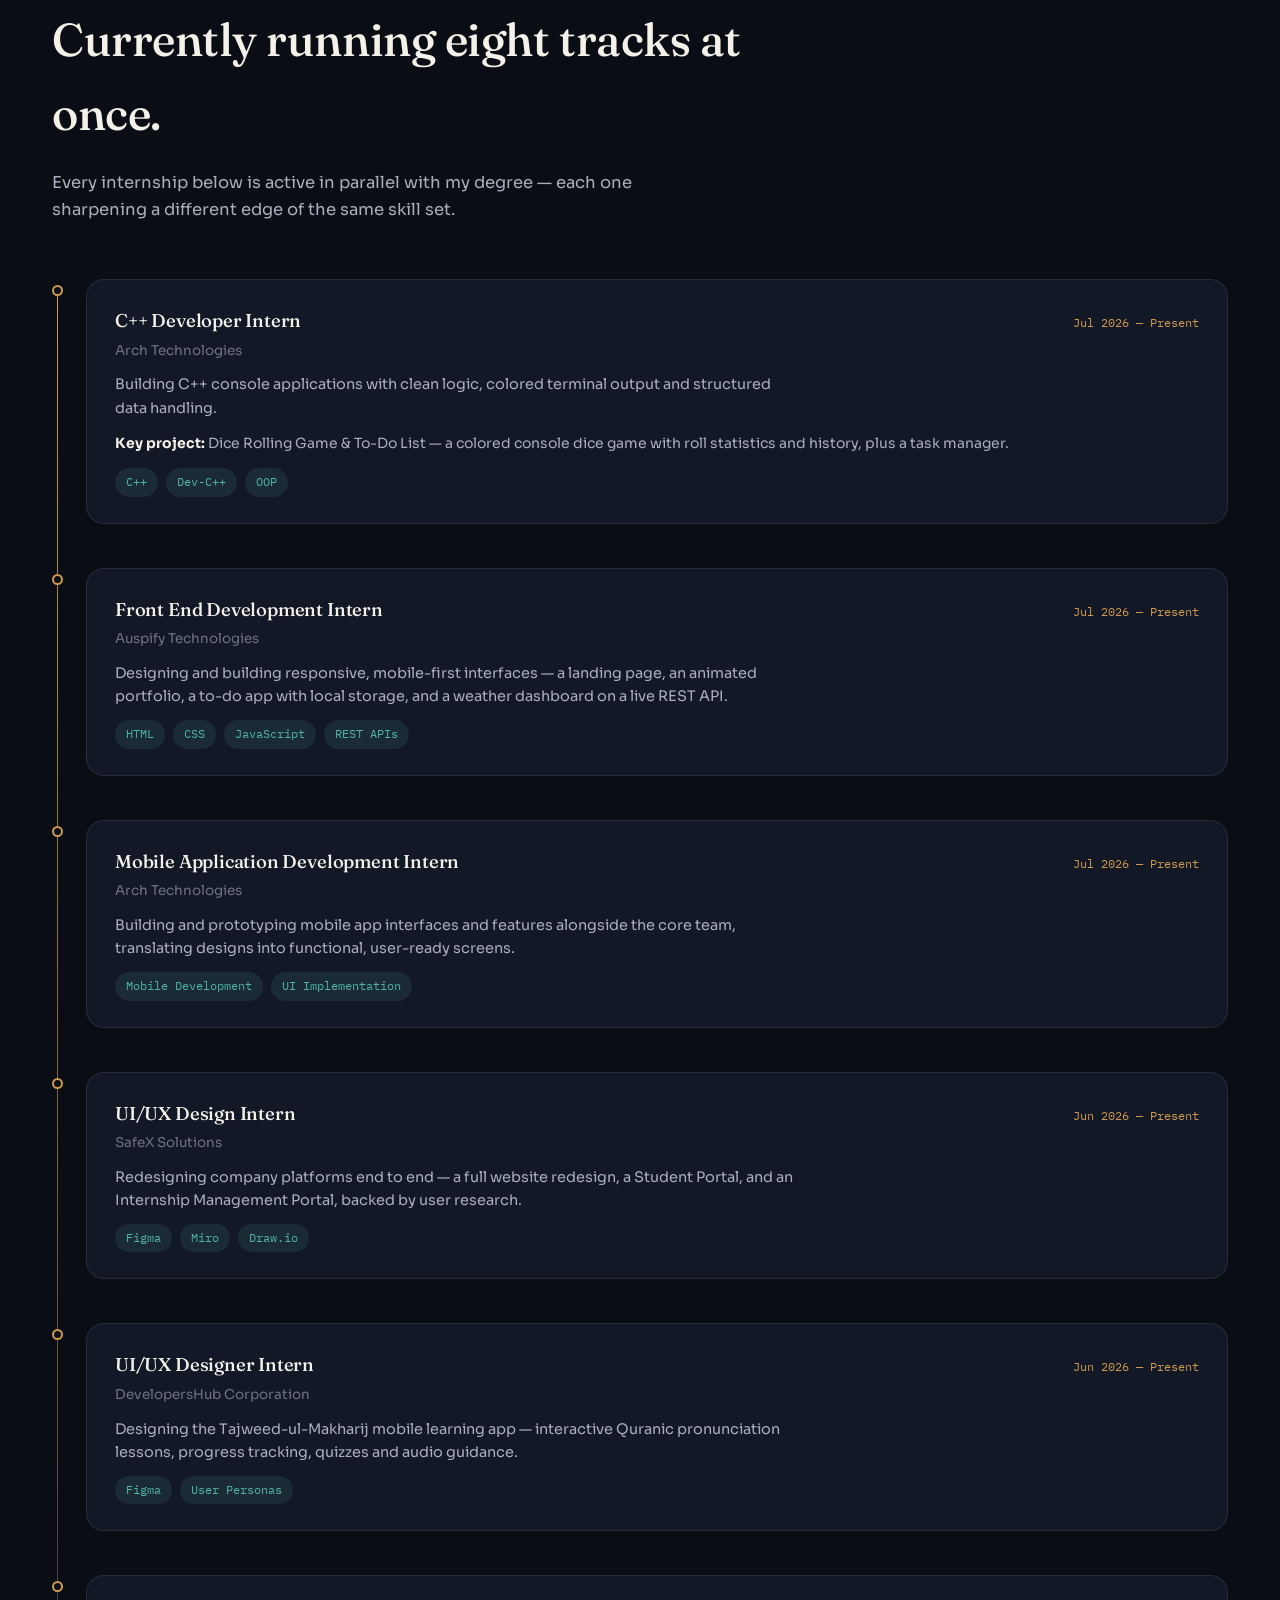
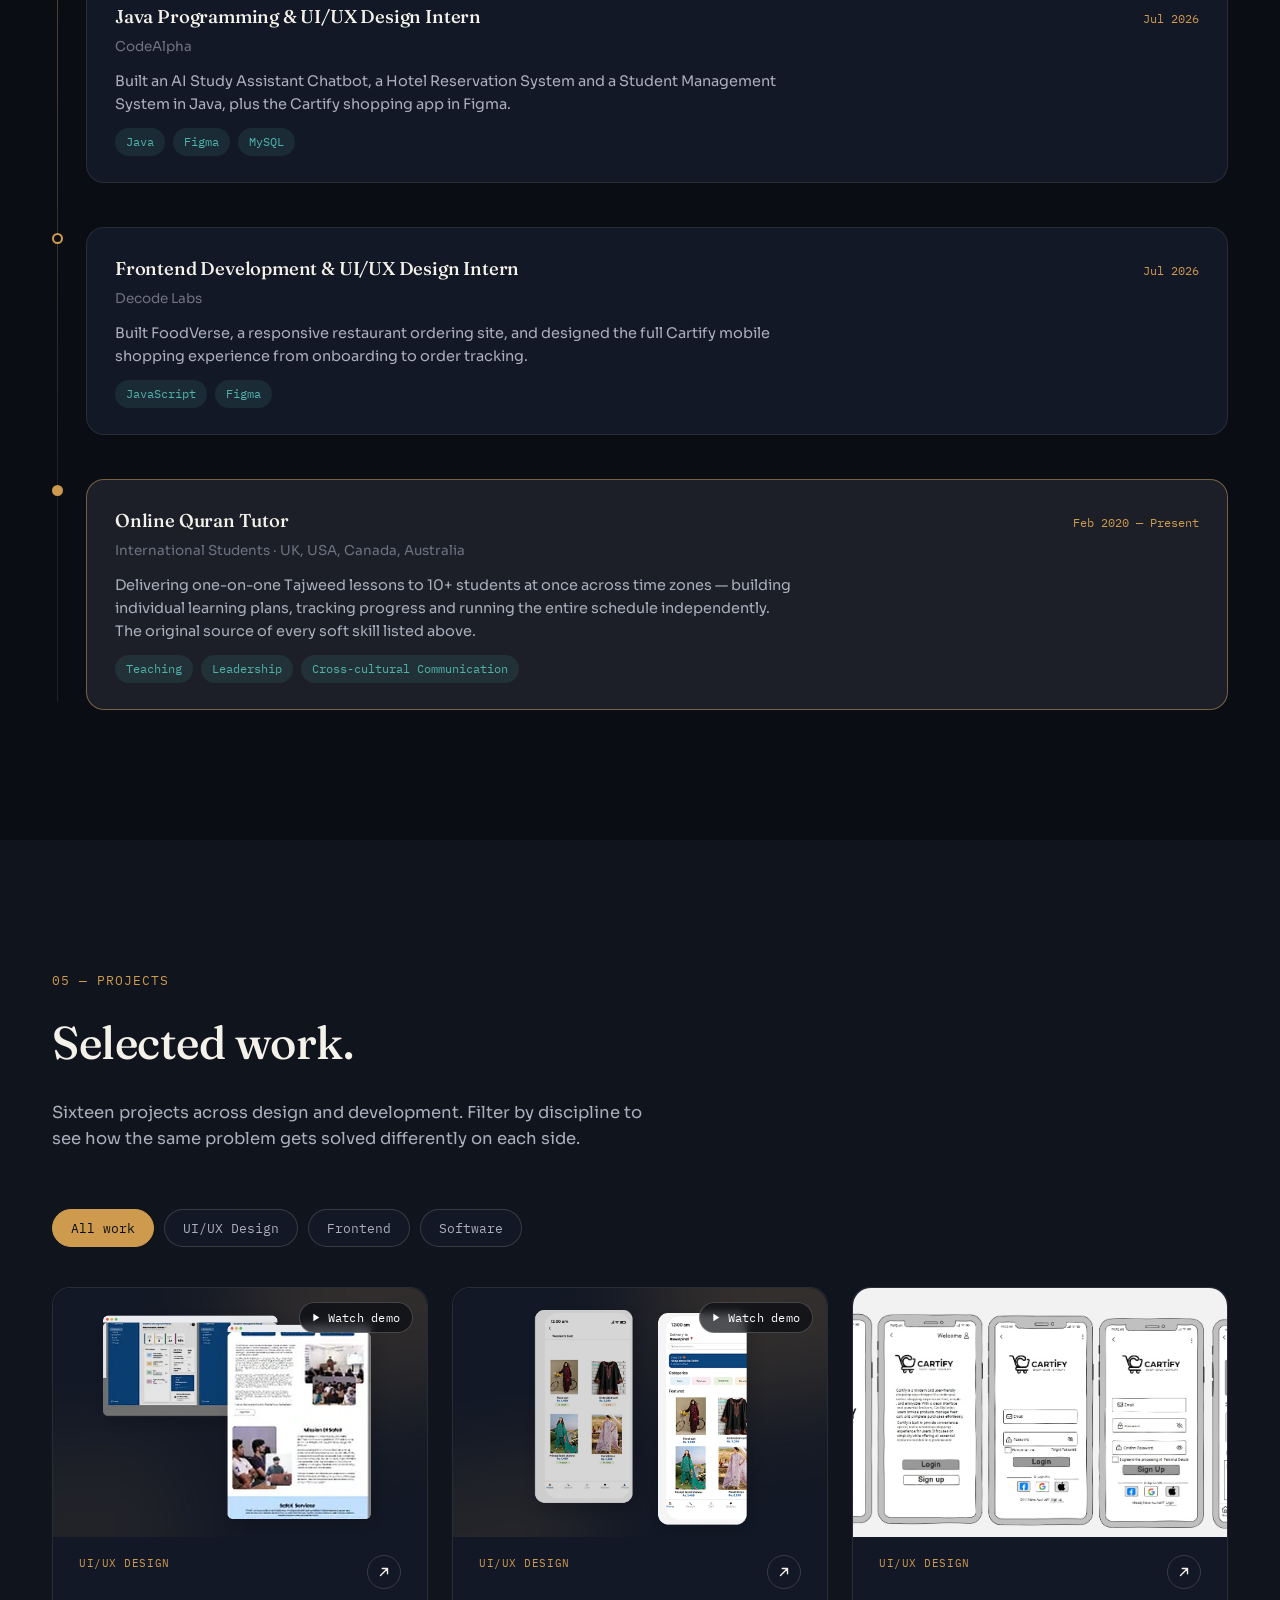
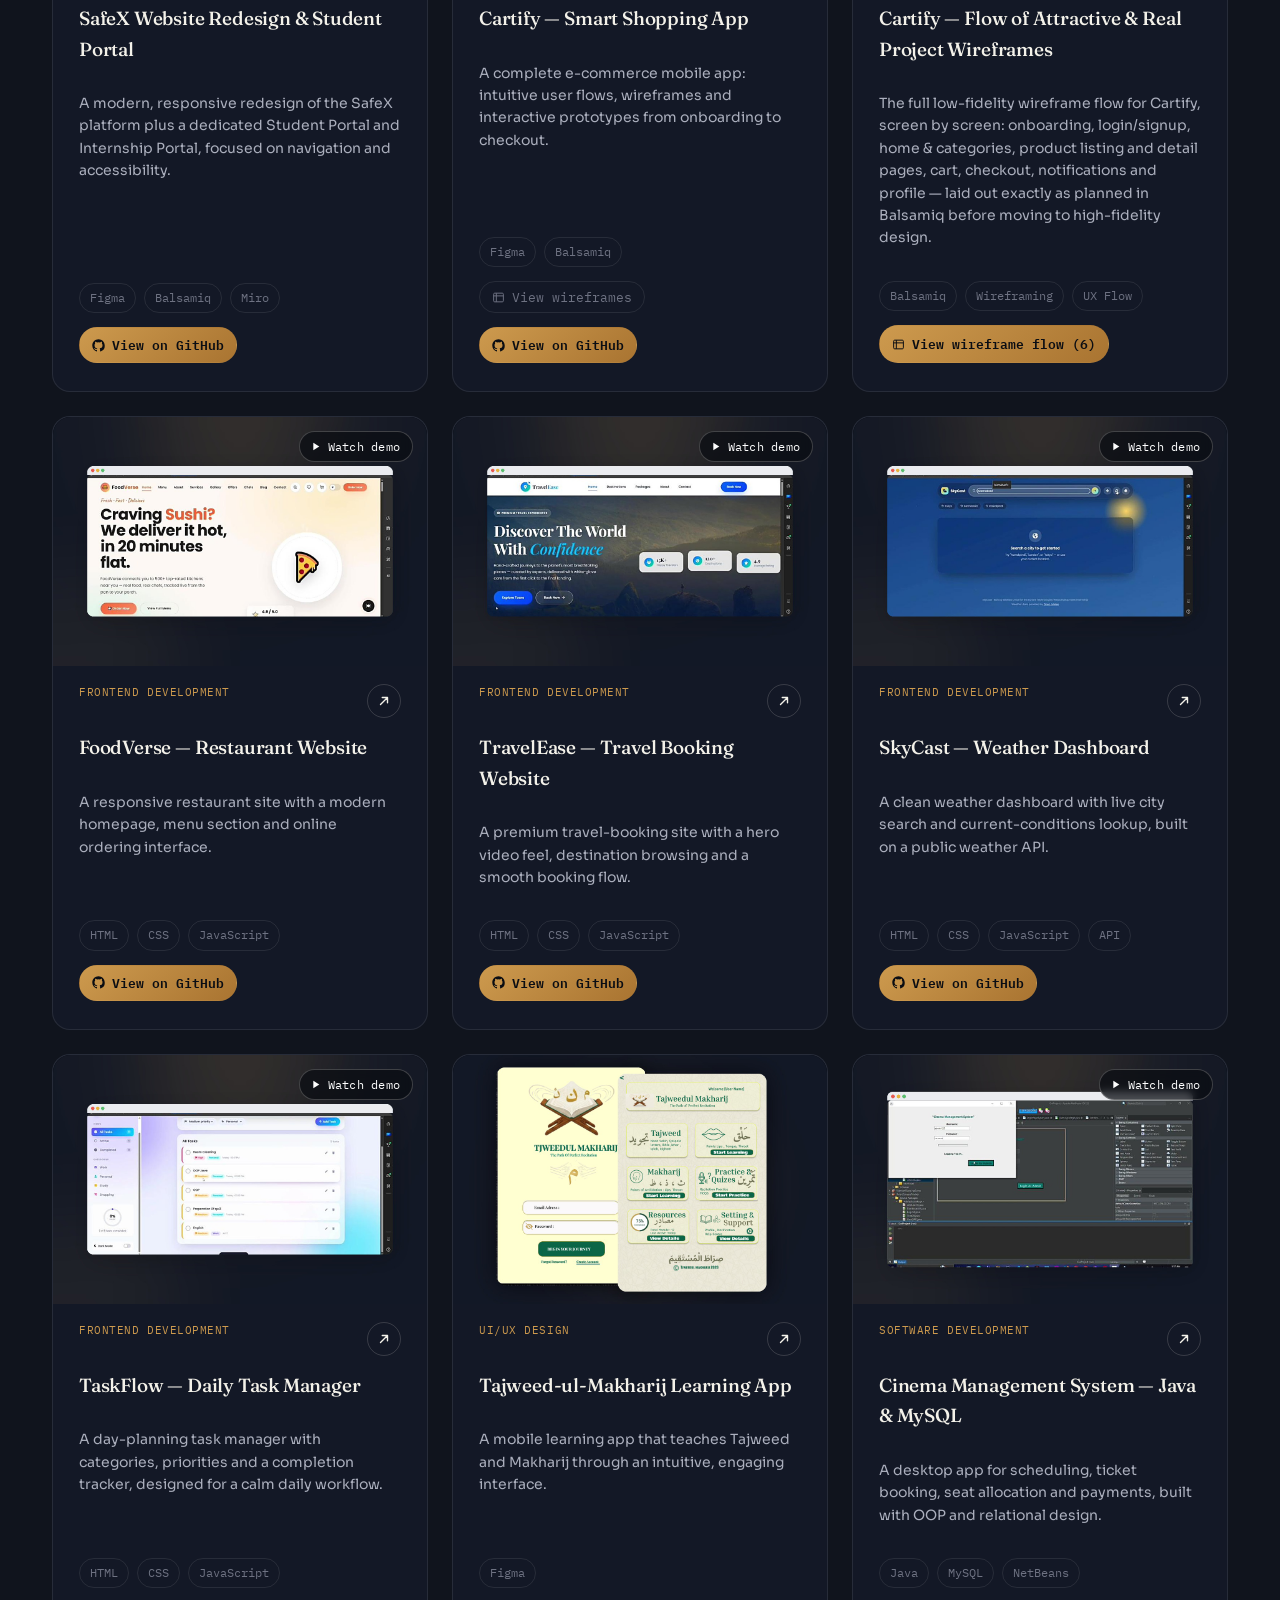
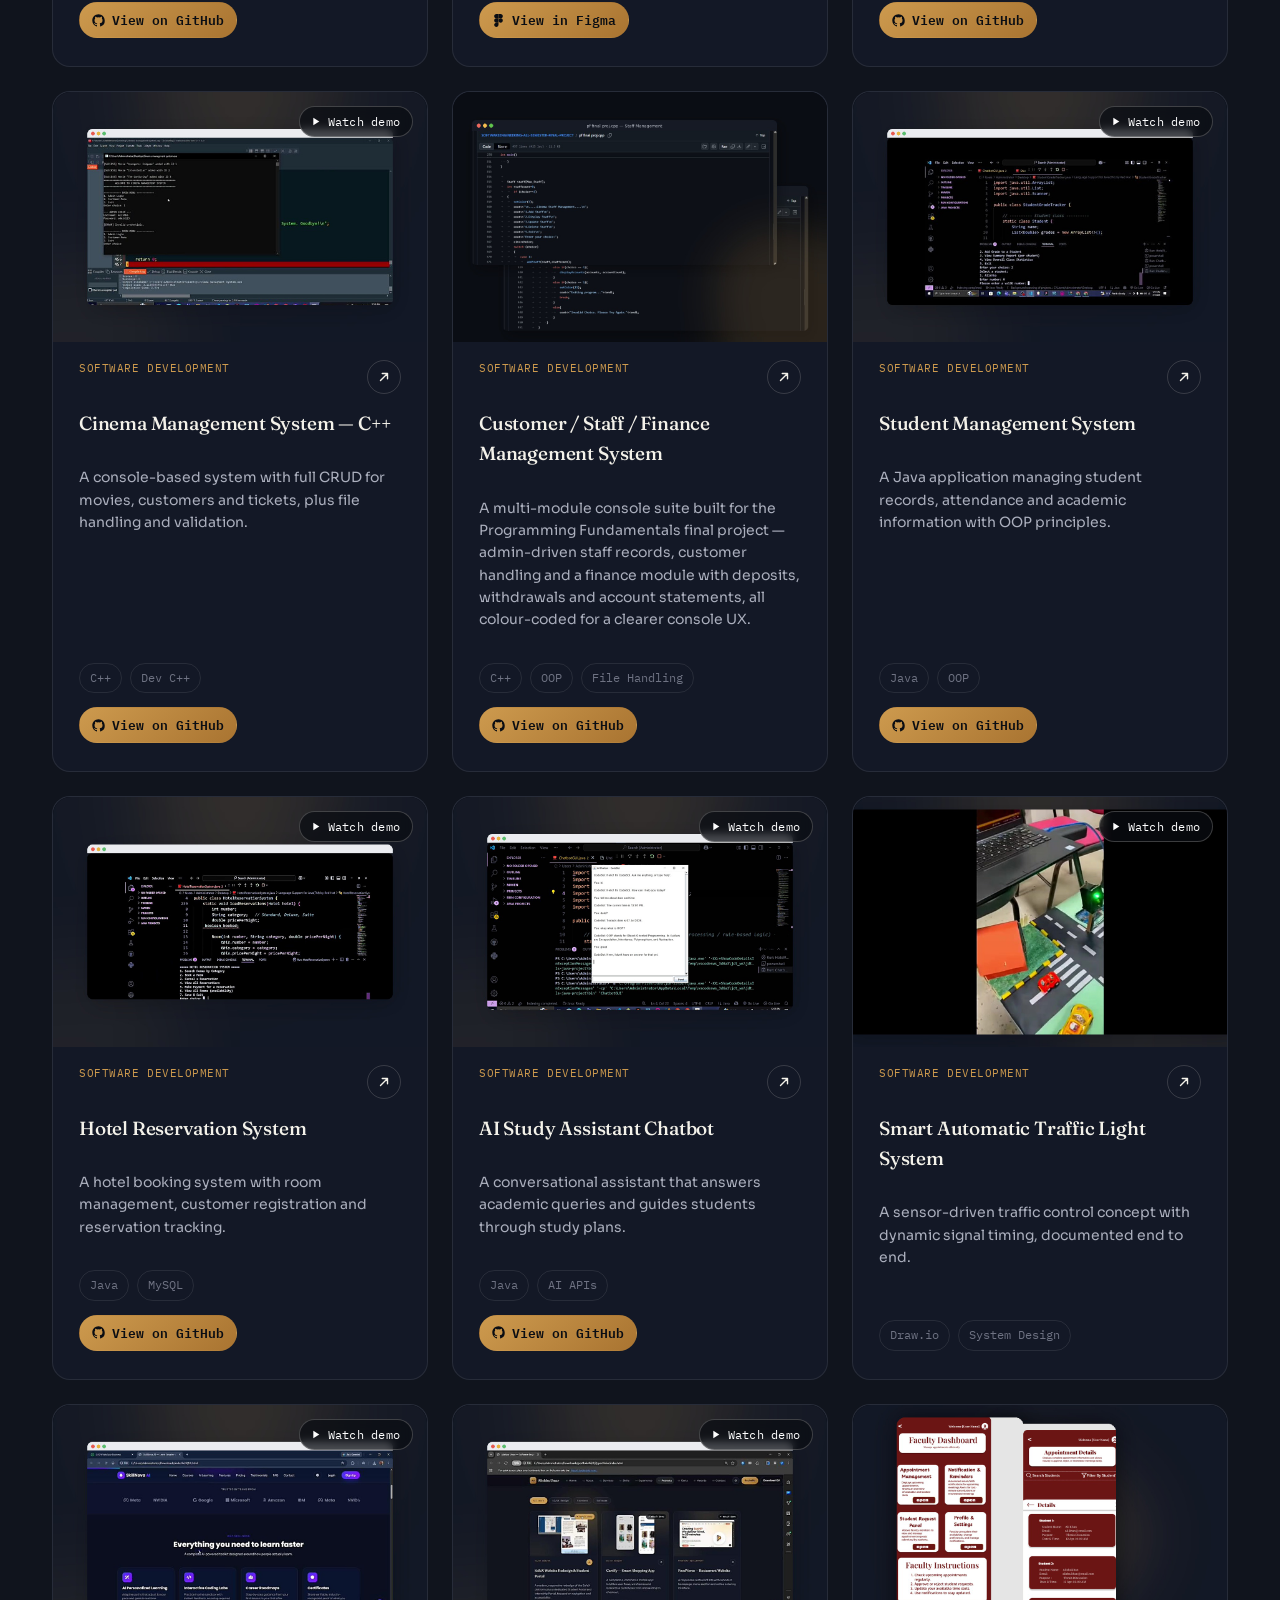
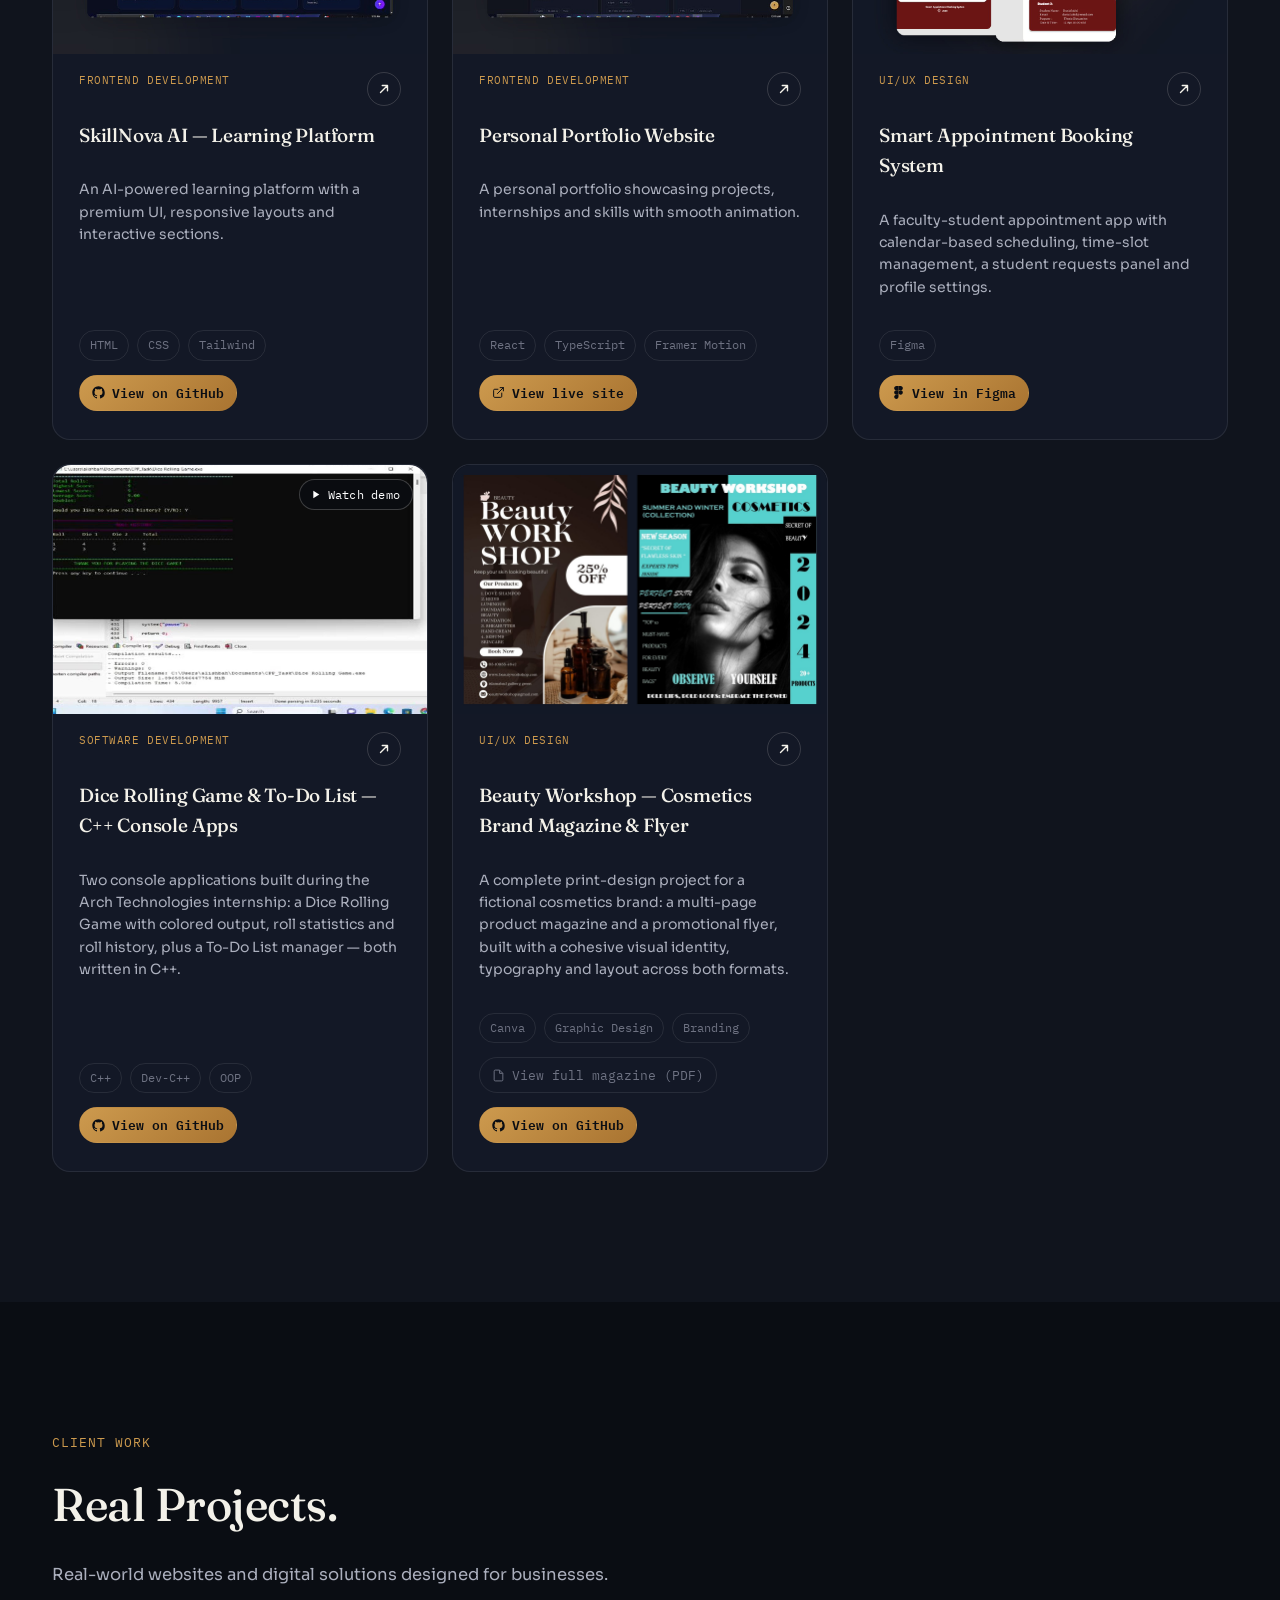
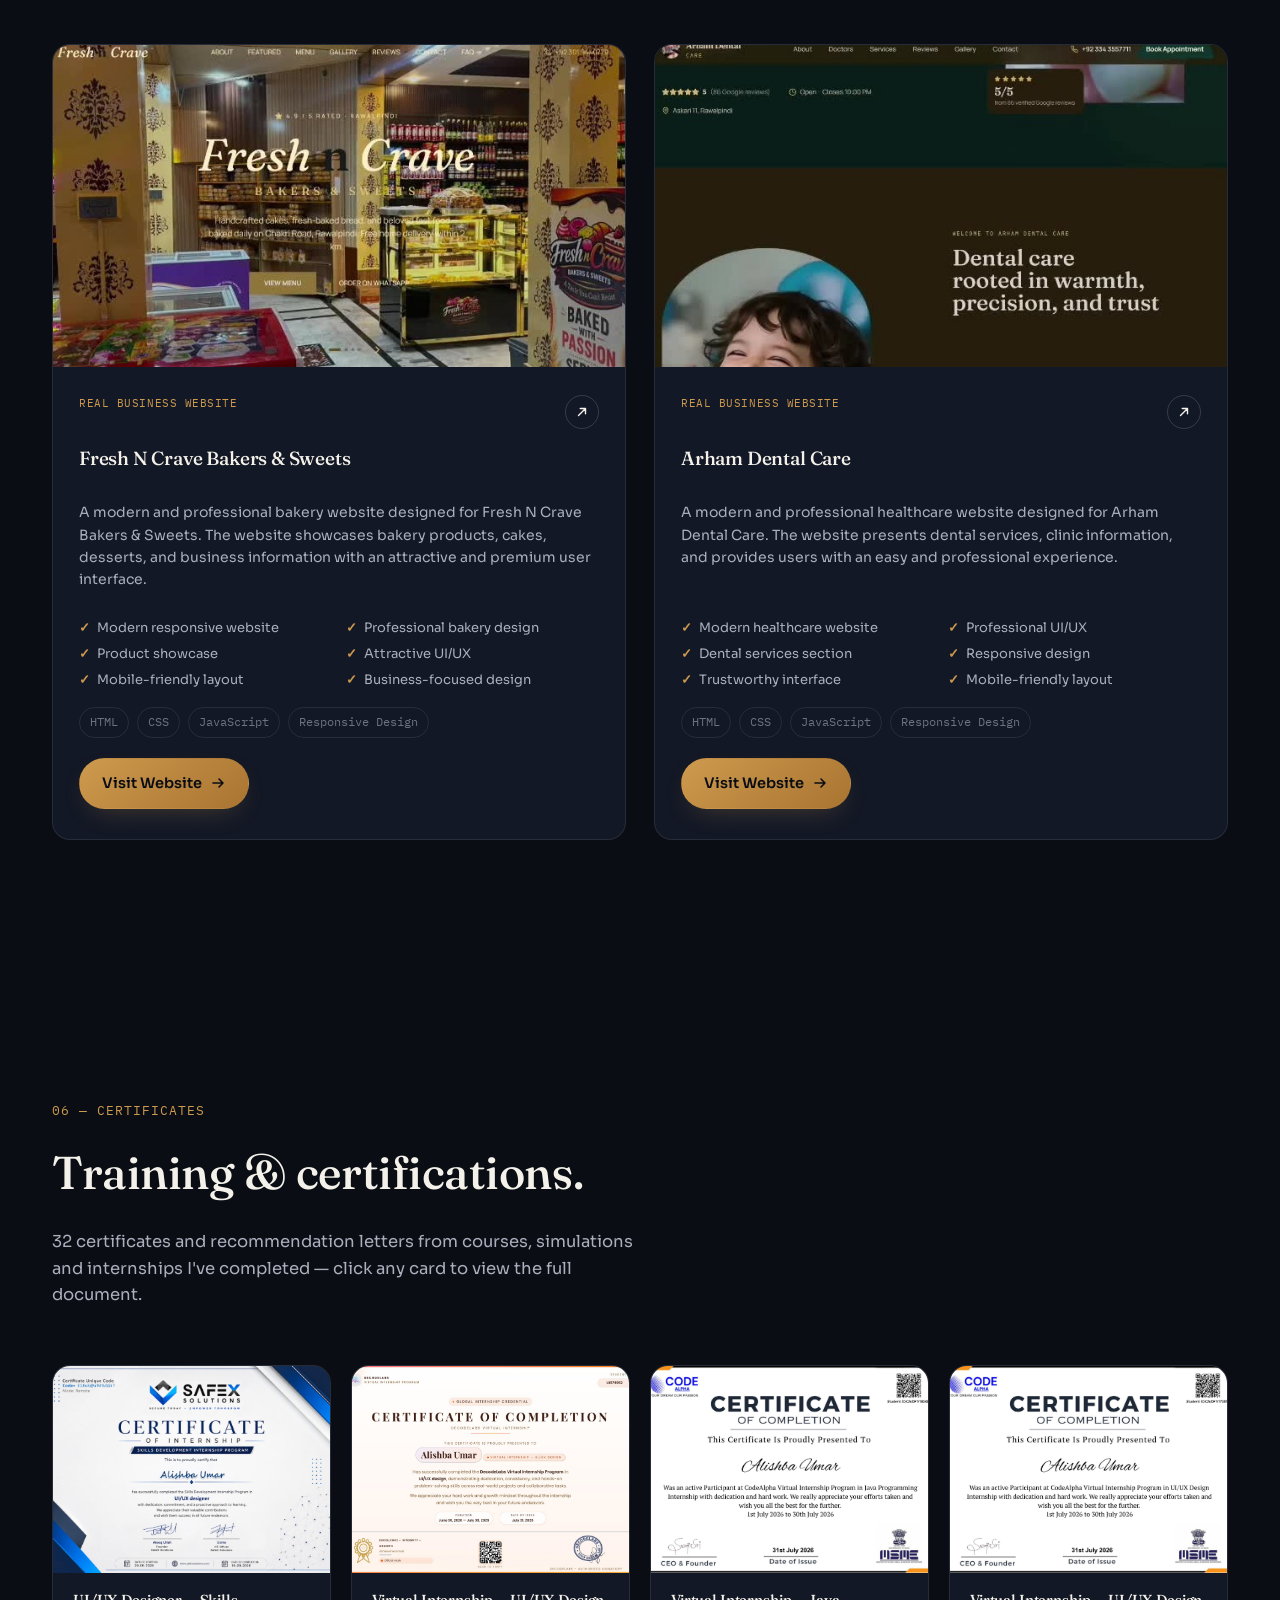
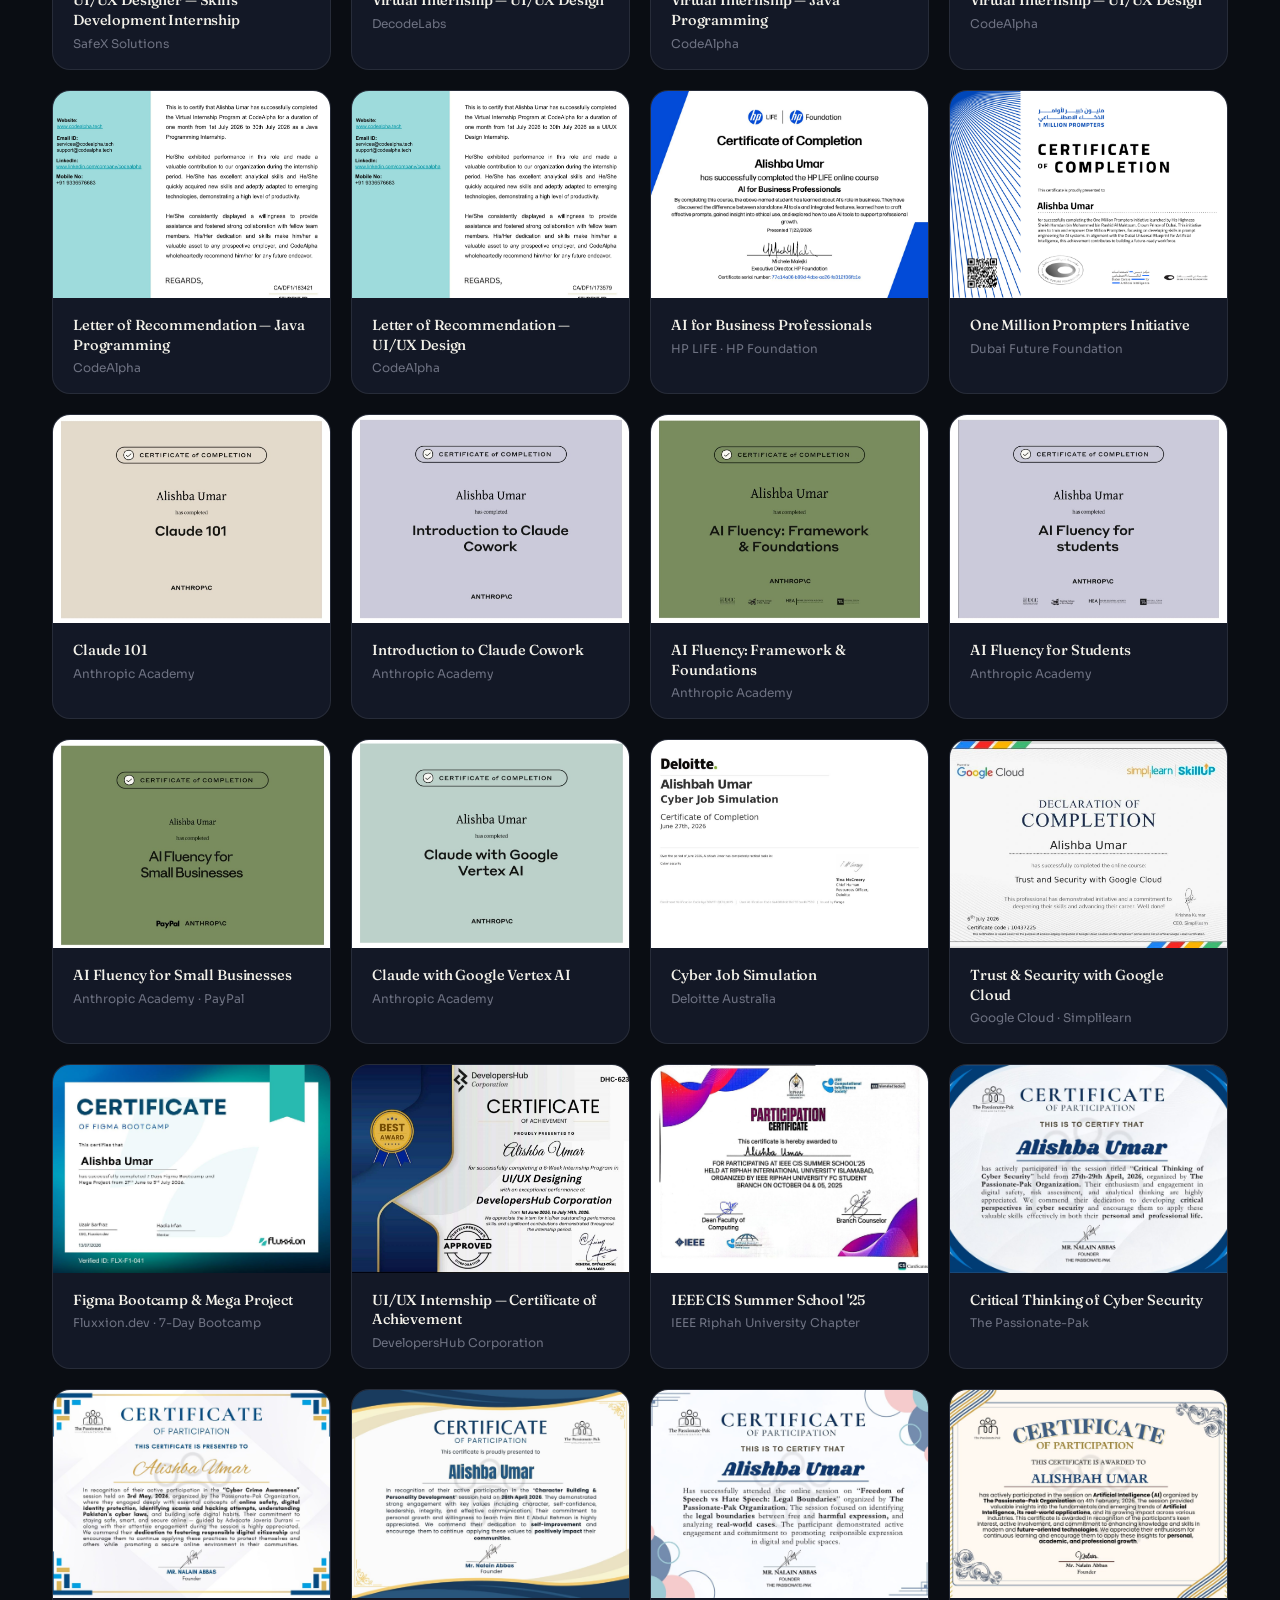
==== commit f383d6df: "Improve SEO and add sitemap" ====
--- a/portfolio/index.html
+++ b/portfolio/index.html
@@ -1,30 +1,42 @@
 <!DOCTYPE html>
 <html lang="en">
 <head>
-  <meta name="google-site-verification" content="s0aanZuP_vcmPvubRF5WL6Lh5K-pw2laPJ-TsLDrdXU" />
-
+  <!-- Google Search Console Verification -->
+  <meta name="google-site-verification" content="s0aanZuP_vcmPvubRF5WL6Lh5K-pw2laPJ-TsLDrdXU">
+
+  <!-- Basic SEO -->
   <meta charset="UTF-8">
   <meta name="viewport" content="width=device-width, initial-scale=1.0">
 
-  <title>Alishba Umar — Software Engineer &amp; UI/UX Designer</title>
-
-  <meta name="description" content="Alishba Umar — Software Engineering student specializing in Java, frontend development and UI/UX design. Portfolio of projects, internships and case studies.">
-
-  <meta name="keywords" content="Alishba Umar, Software Engineer, UI/UX Designer, Frontend Developer, Java Developer, Portfolio">
-
-  <meta name="author" content="Alishba Umar">
-
-  <meta property="og:title" content="Alishba Umar — Software Engineer & UI/UX Designer">
-  <meta property="og:description" content="Portfolio of Alishba Umar — Java, Frontend Development, UI/UX Design.">
+  <title>Alishbah Umar | Software Engineering Student & UI/UX Designer</title>
+
+  <meta name="description" content="Official portfolio of Alishbah Umar, a Software Engineering student and UI/UX Designer specializing in Java, frontend development, web development, and modern UI/UX design.">
+
+  <meta name="keywords" content="Alishbah Umar, Alishbah Umar portfolio, Software Engineering student, UI/UX Designer, Frontend Developer, Java Developer, Web Developer">
+
+  <meta name="author" content="Alishbah Umar">
+
+  <meta name="robots" content="index, follow">
+
+  <!-- Canonical URL -->
+  <link rel="canonical" href="https://sensational-fenglisu-16a12c.netlify.app/">
+
+  <!-- Open Graph -->
+  <meta property="og:title" content="Alishbah Umar | Software Engineering Student & UI/UX Designer">
+  <meta property="og:description" content="Official portfolio of Alishbah Umar — Software Engineering, Java, Frontend Development and UI/UX Design.">
   <meta property="og:type" content="website">
-
+  <meta property="og:url" content="https://sensational-fenglisu-16a12c.netlify.app/">
+
+  <!-- Fonts -->
   <link rel="preconnect" href="https://fonts.googleapis.com">
   <link rel="preconnect" href="https://fonts.gstatic.com" crossorigin>
 
   <link href="https://fonts.googleapis.com/css2?family=Fraunces:ital,opsz,wght@0,9..144,300;0,9..144,400;0,9..144,500;0,9..144,600;0,9..144,700;1,9..144,400;1,9..144,500&family=Sora:wght@300;400;500;600;700;800&family=IBM+Plex+Mono:wght@400;500;600&display=swap" rel="stylesheet">
 
+  <!-- Stylesheet -->
   <link rel="stylesheet" href="style.css">
 
+  <!-- No JavaScript fallback -->
   <noscript>
     <style>
       [data-reveal] {
